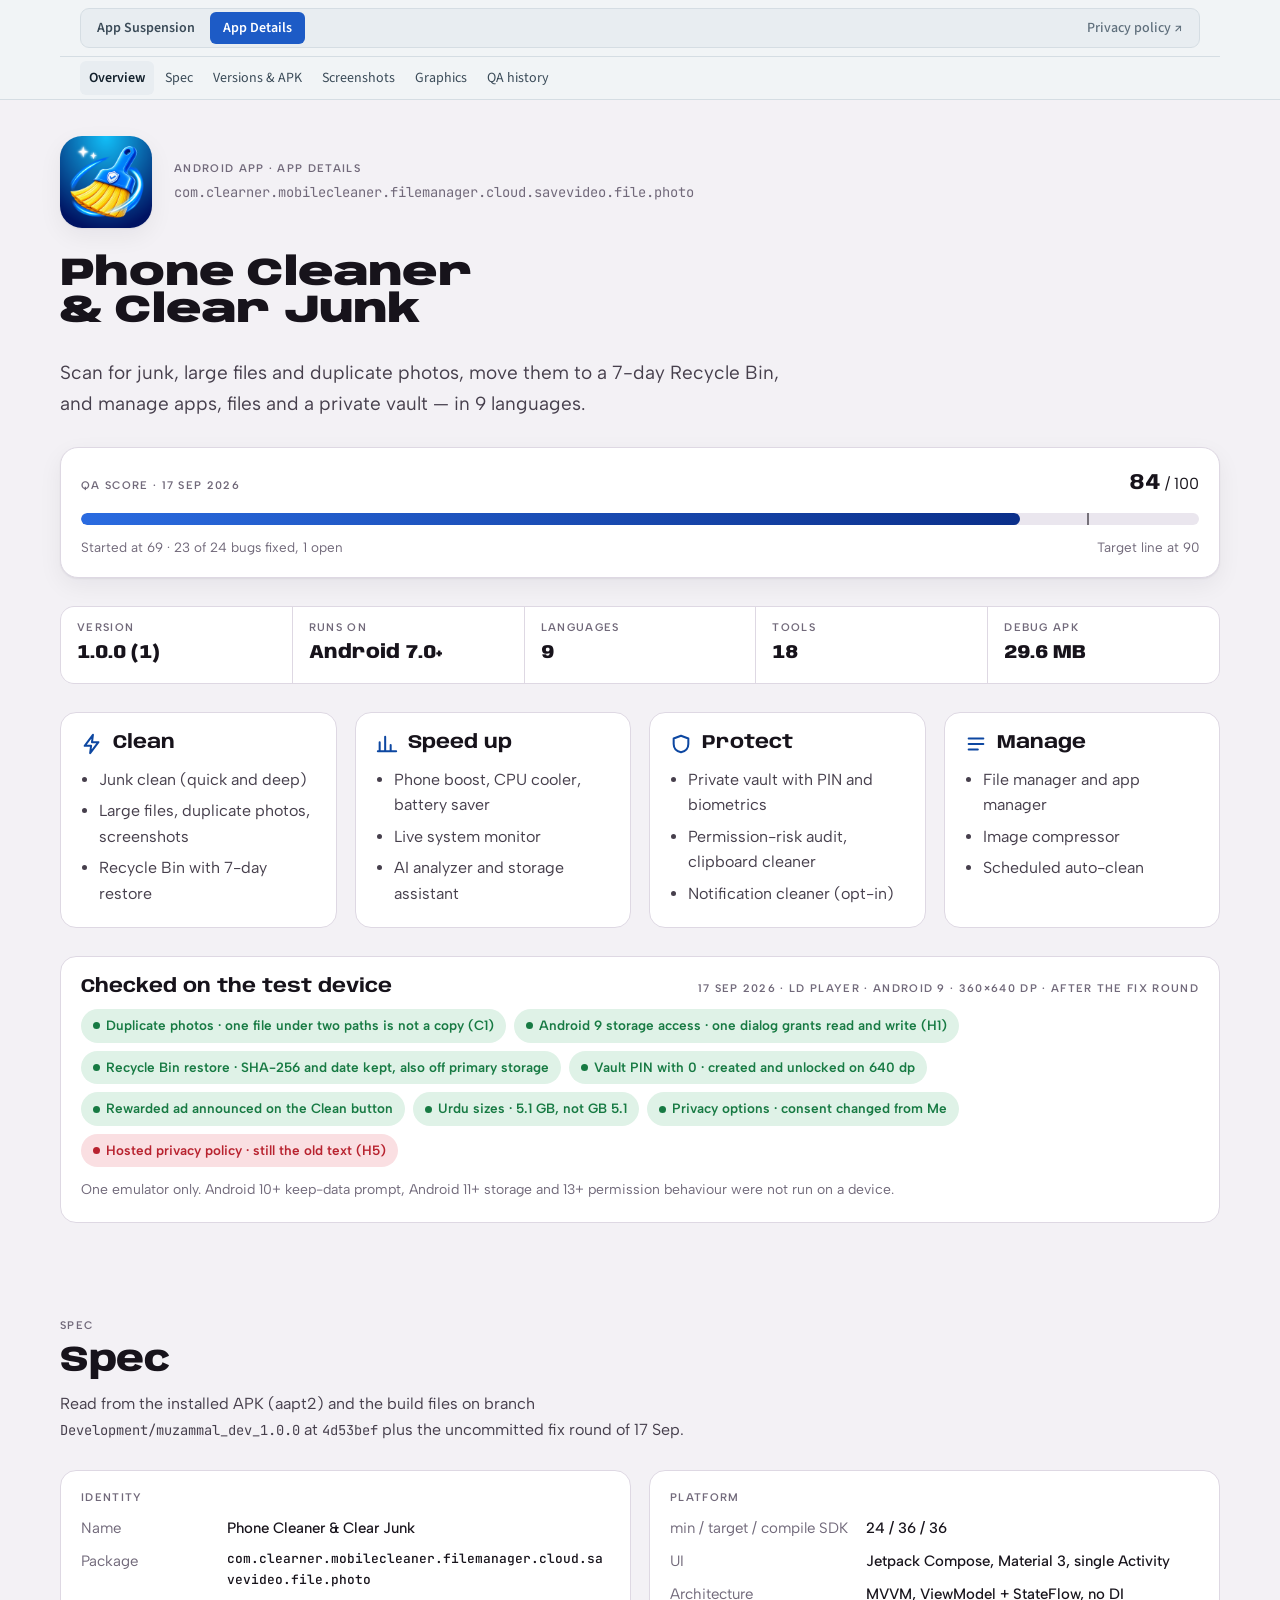
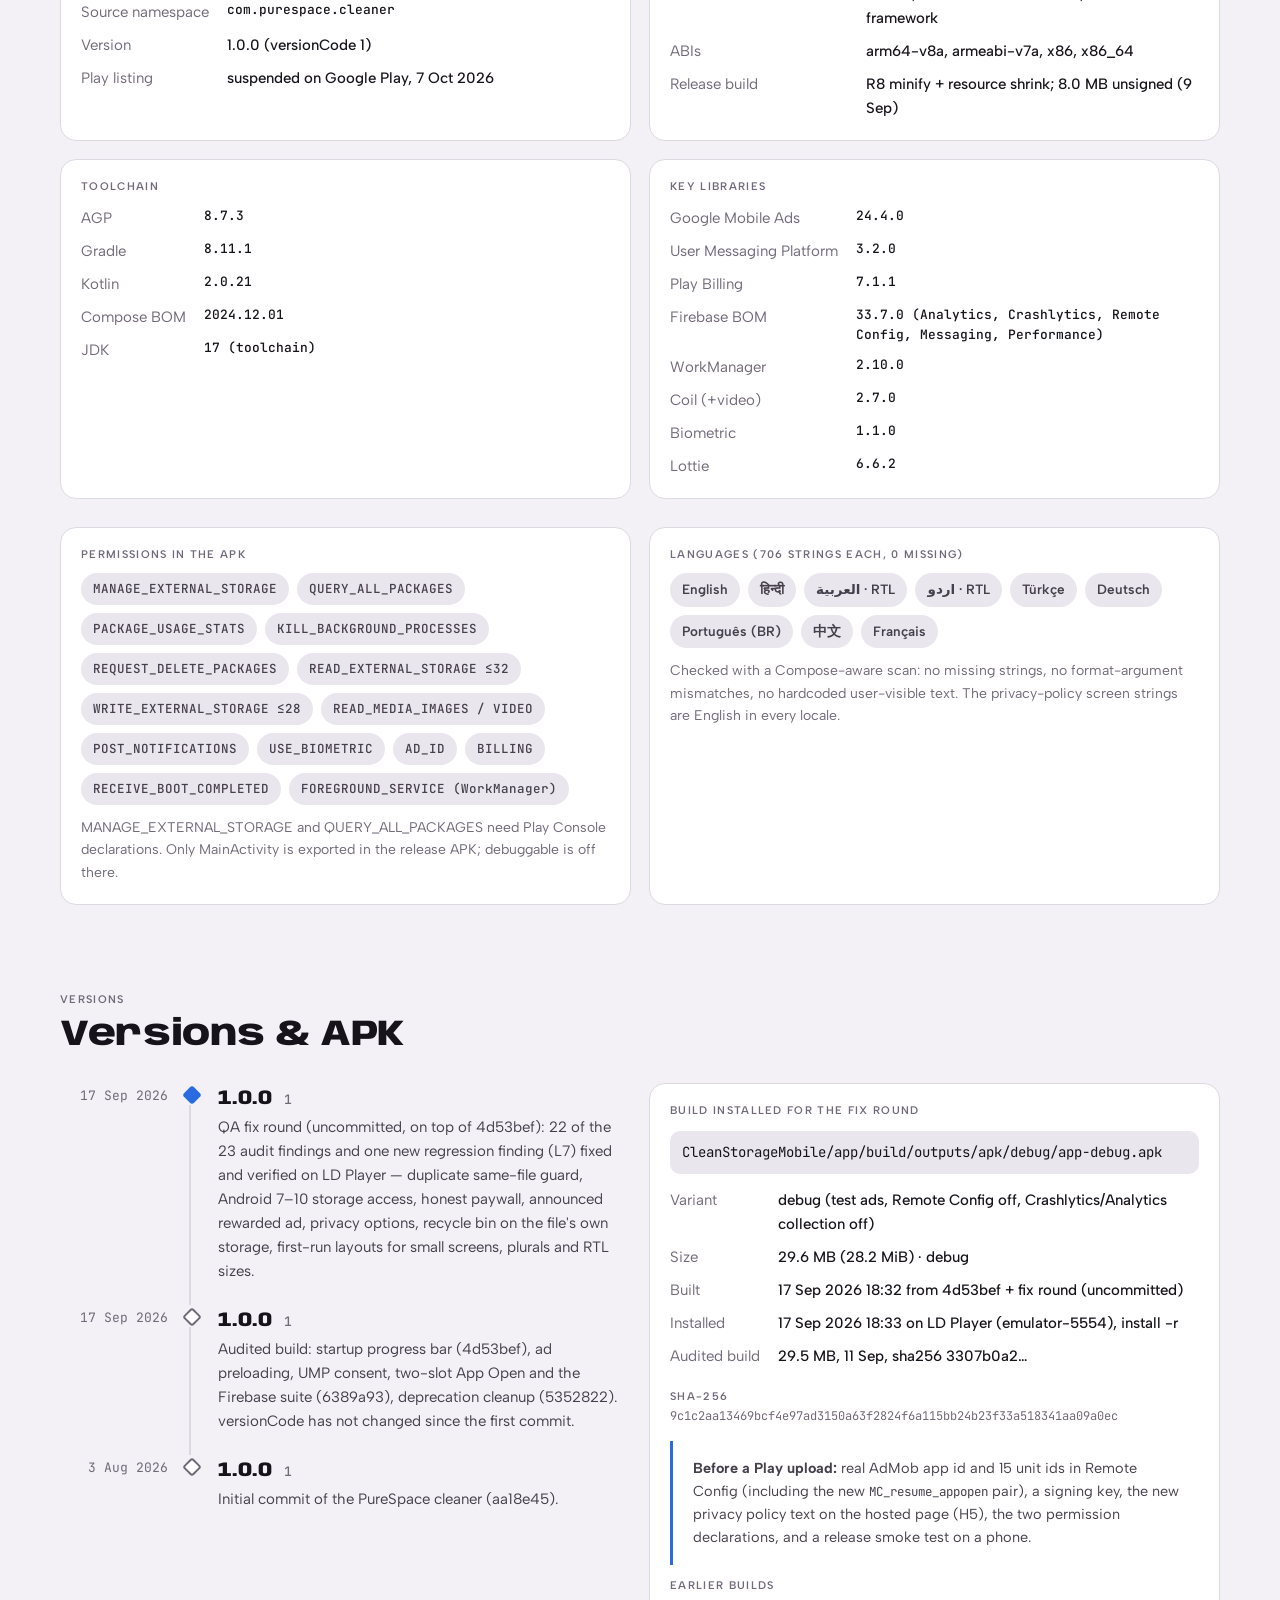
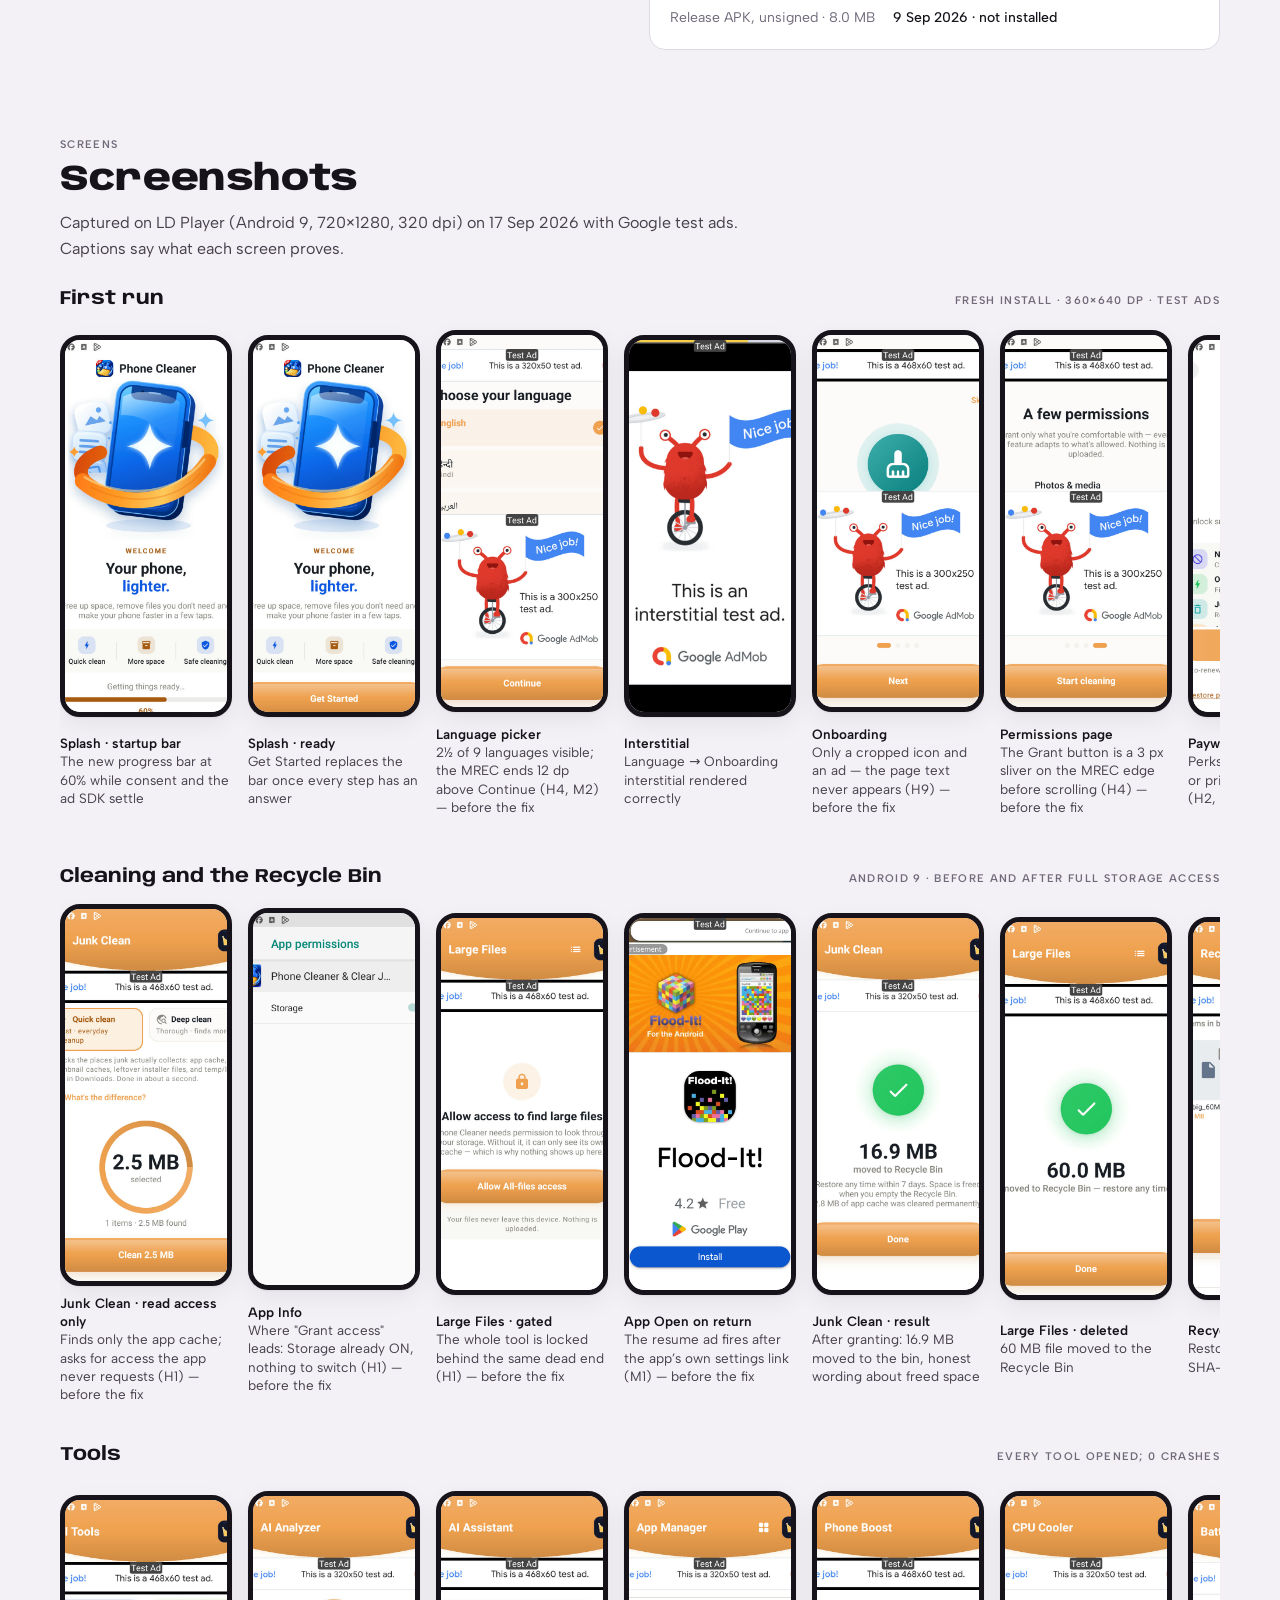
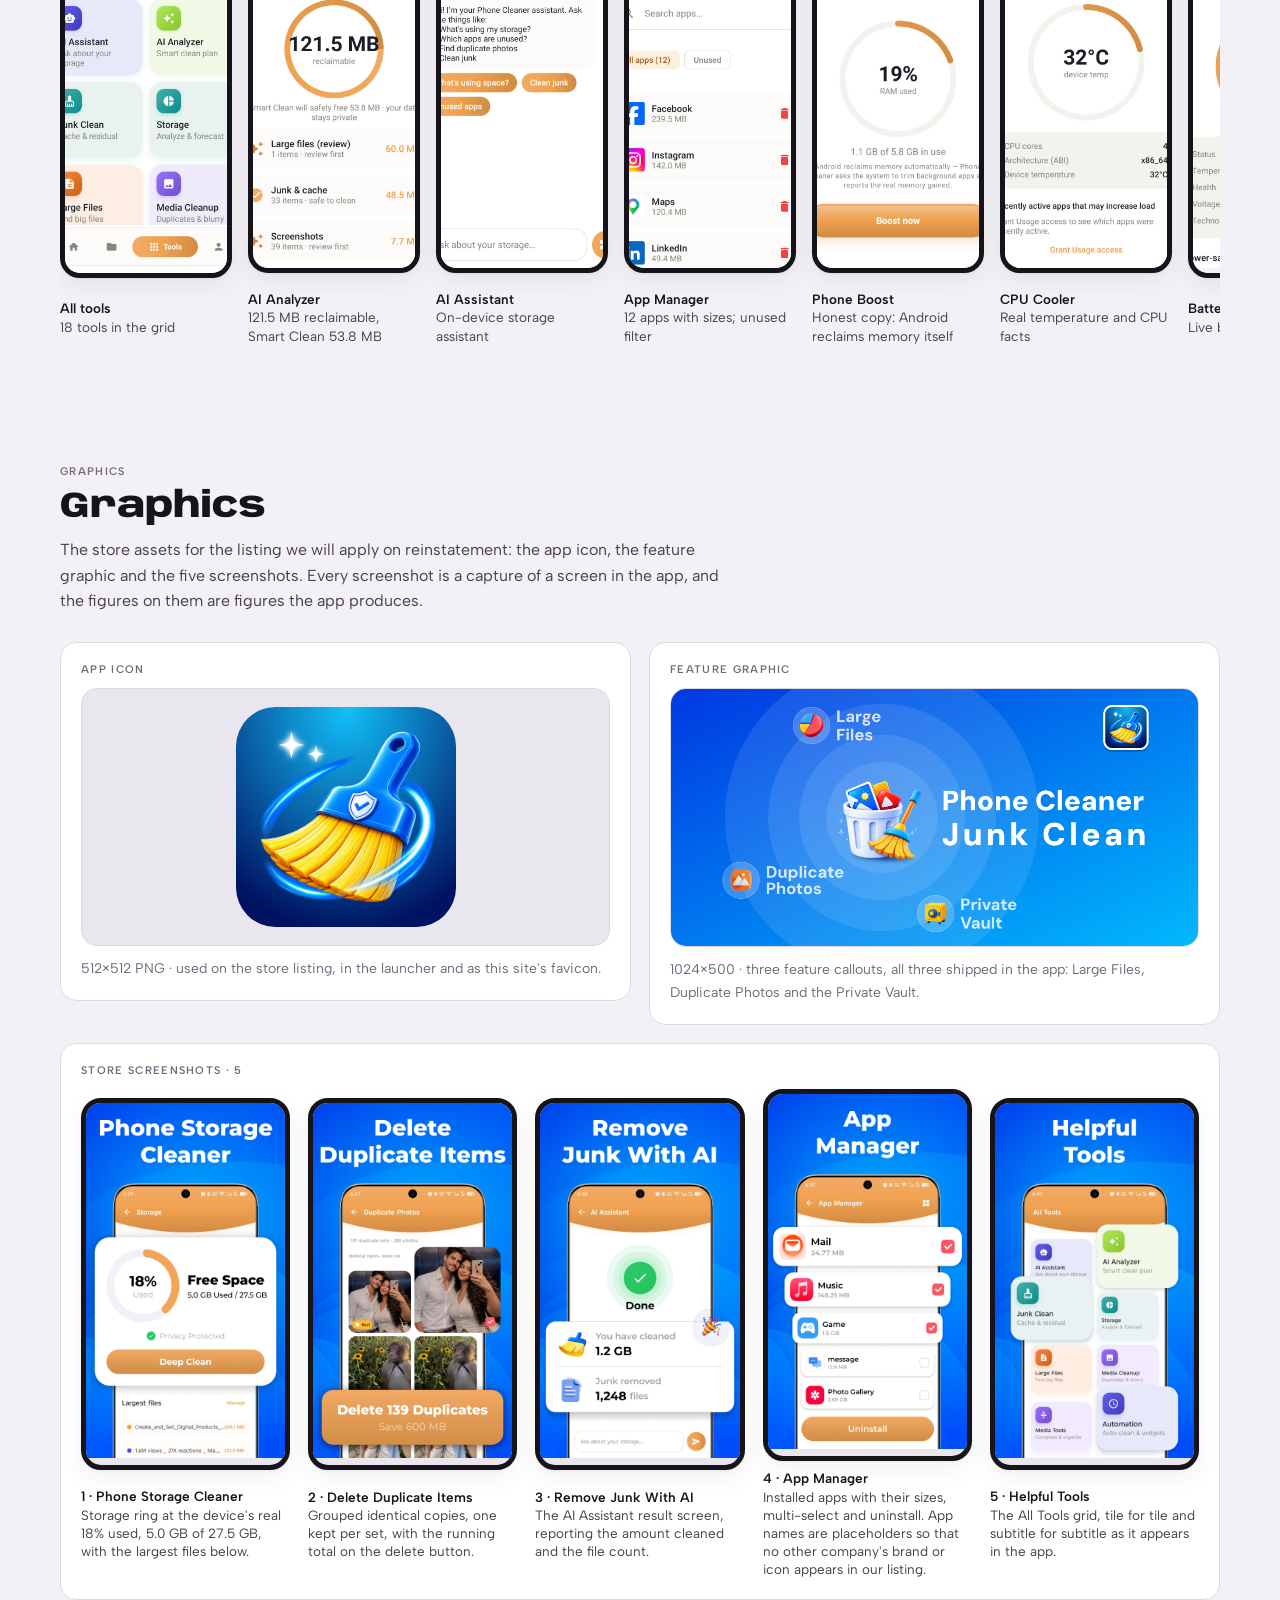
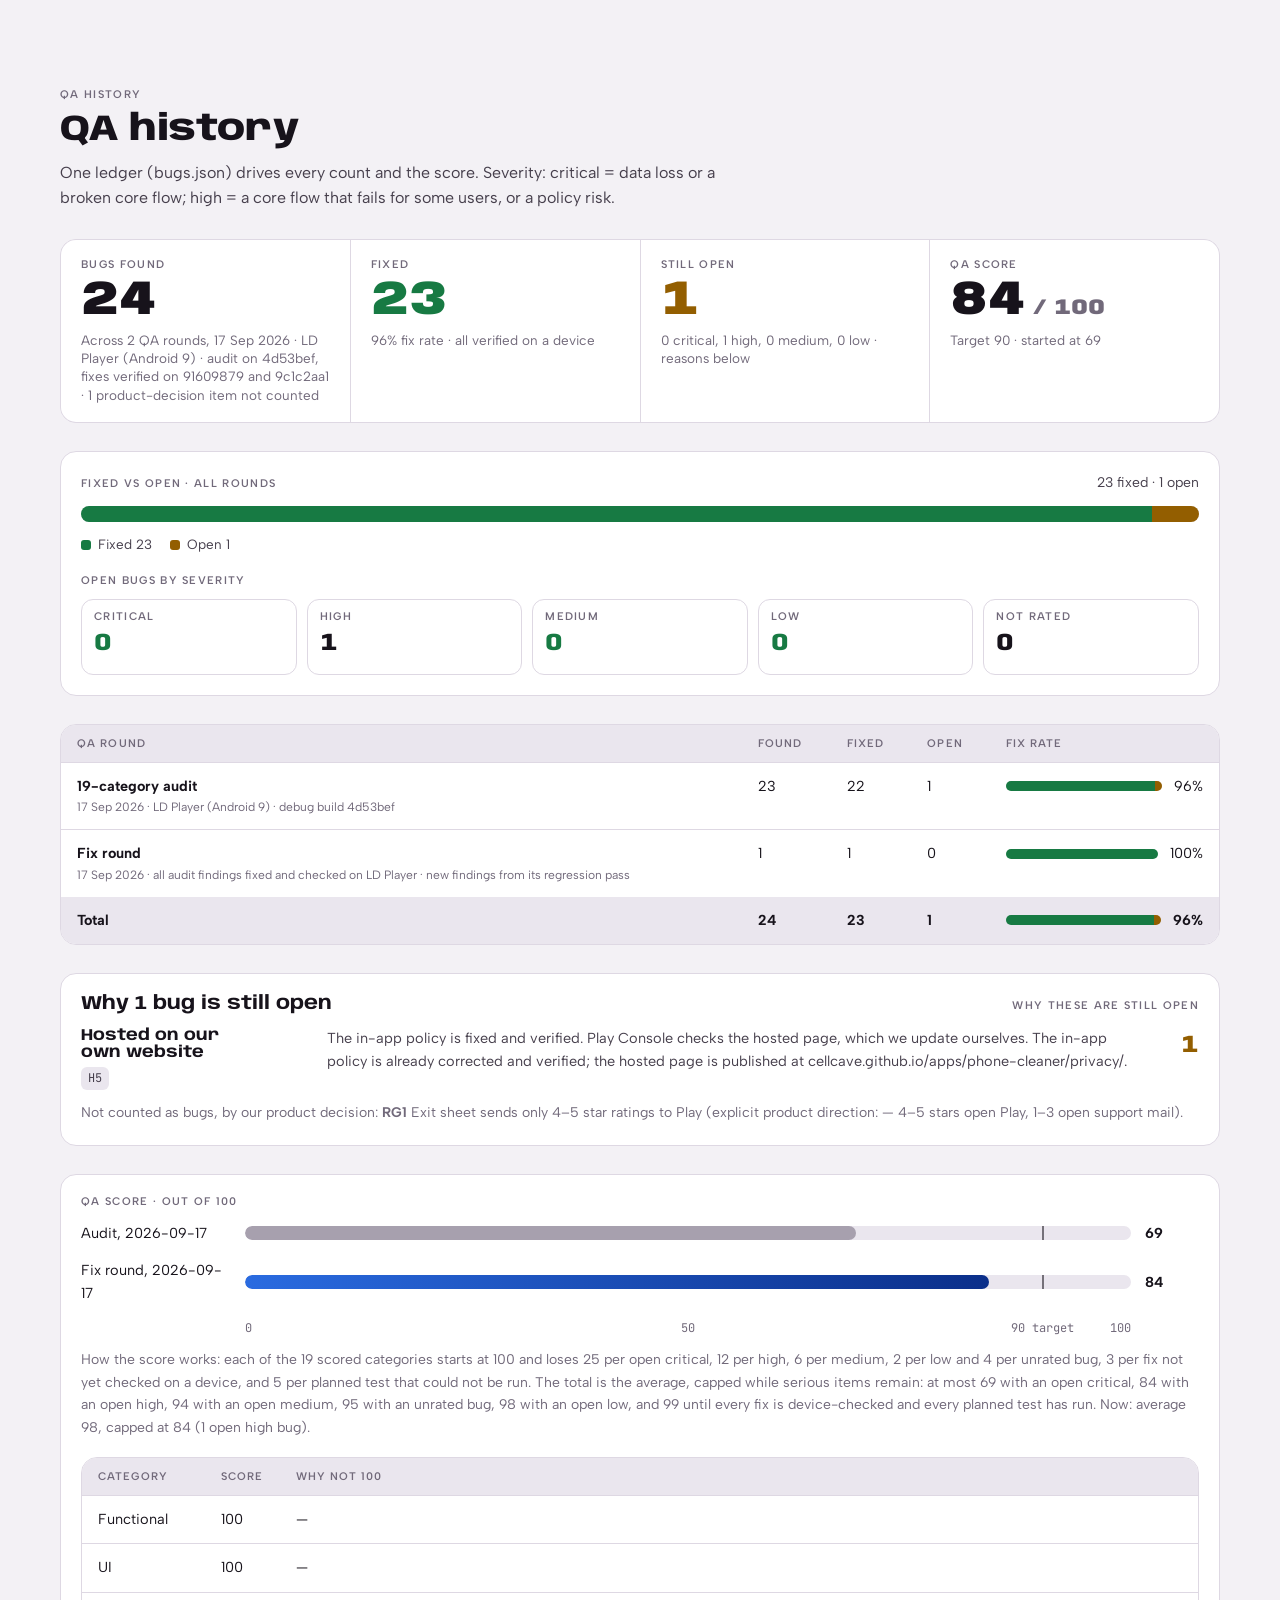
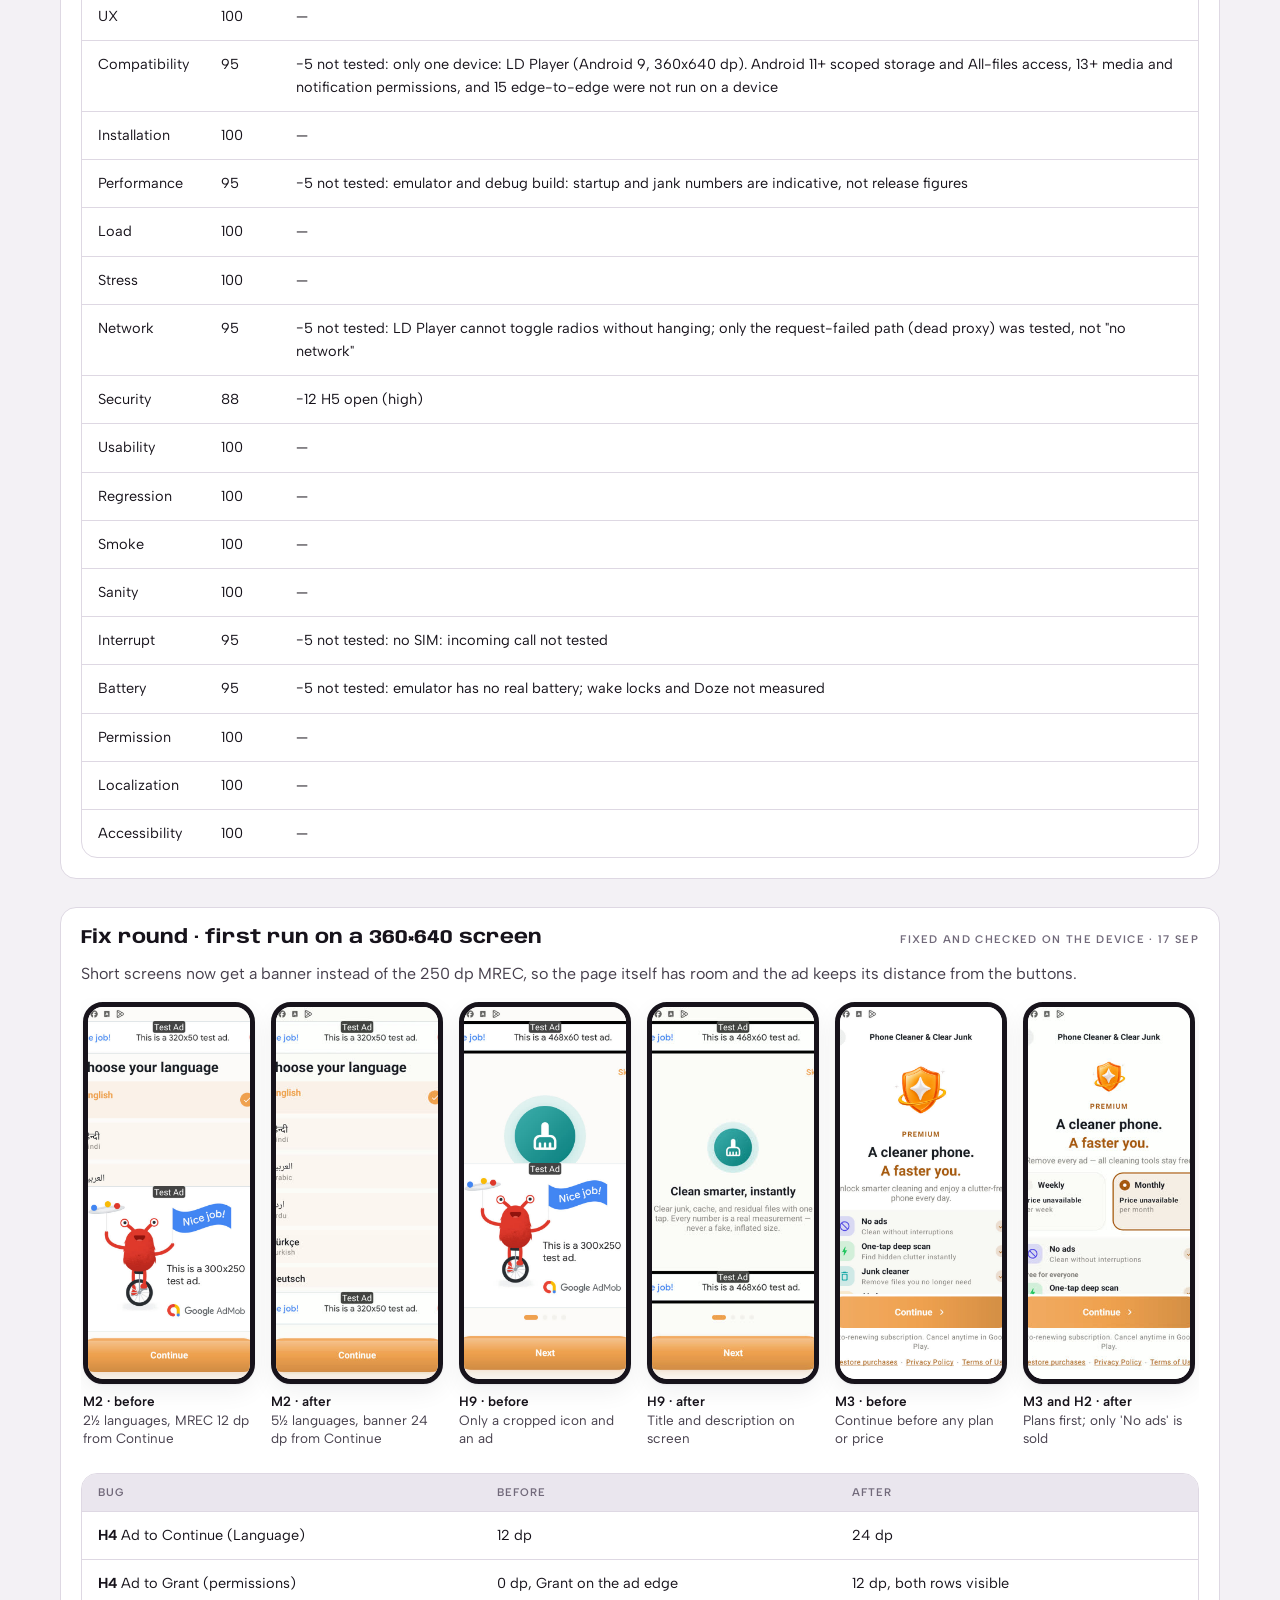
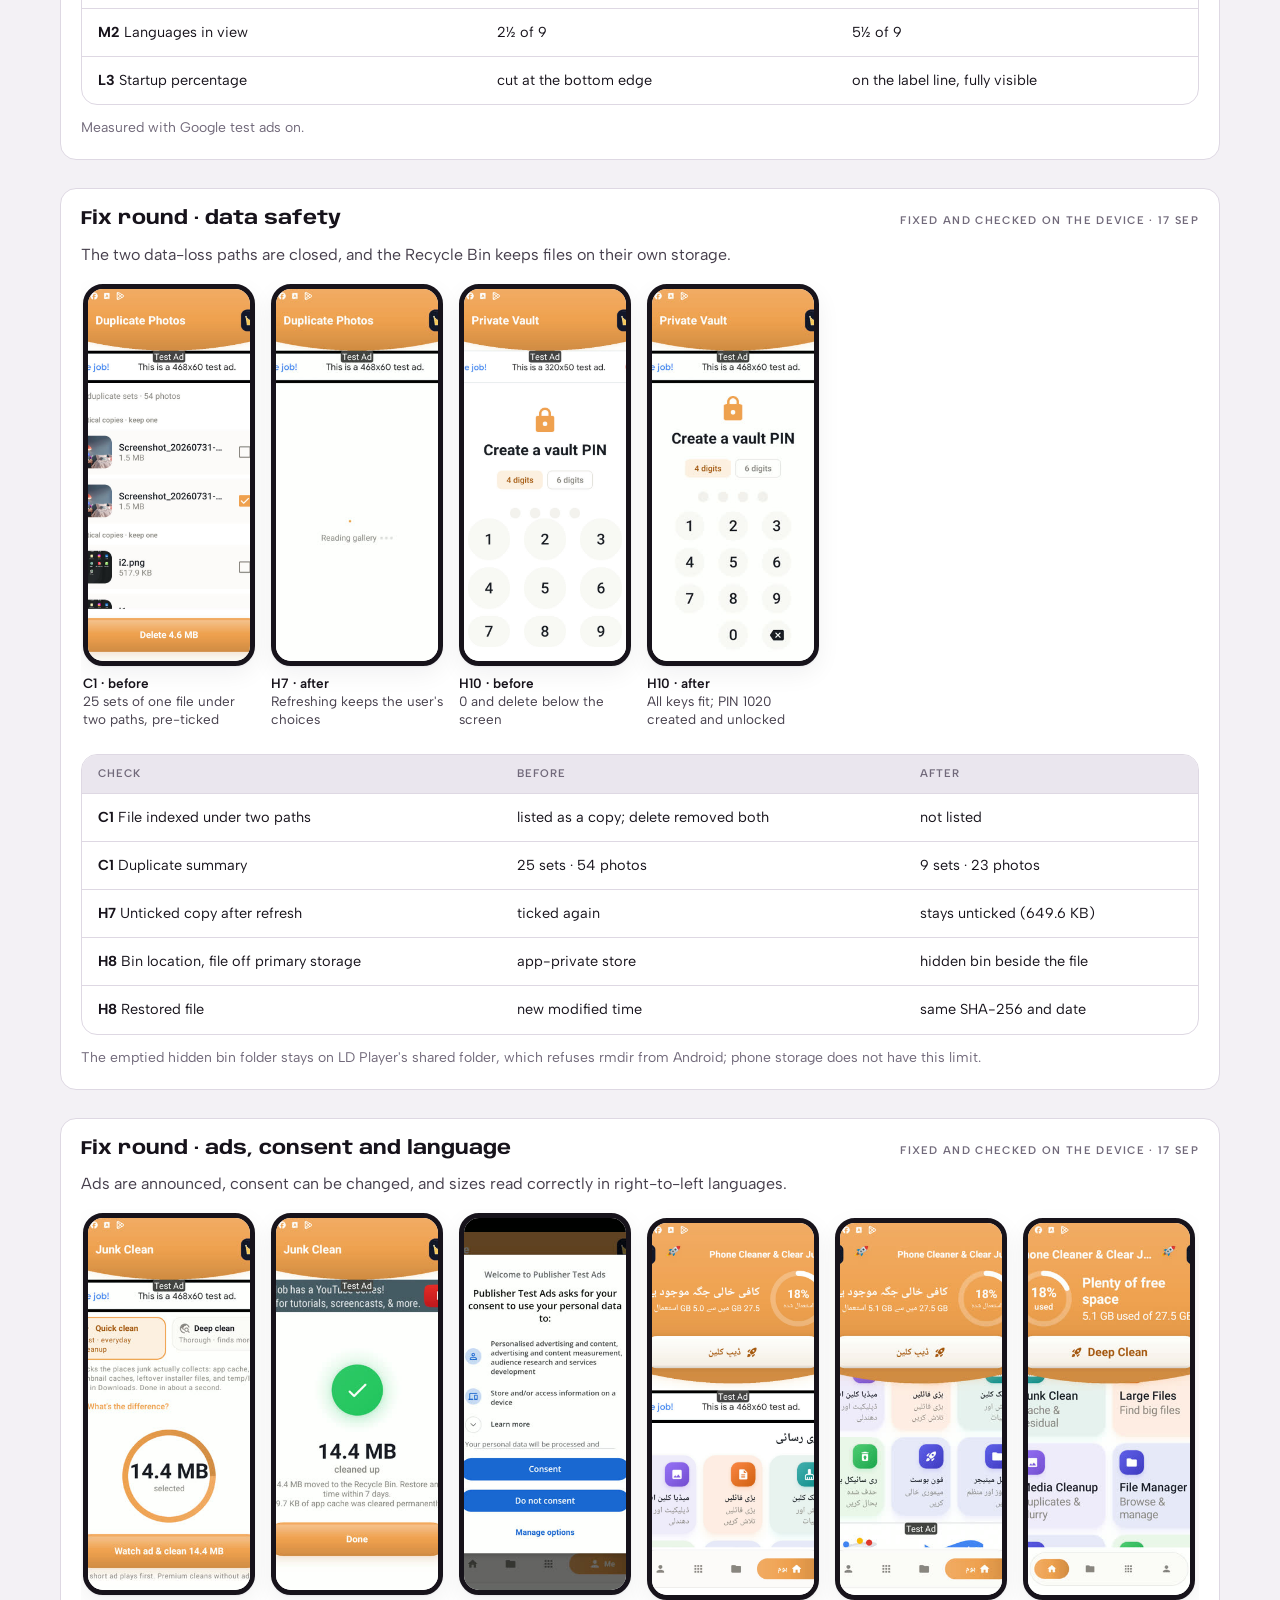
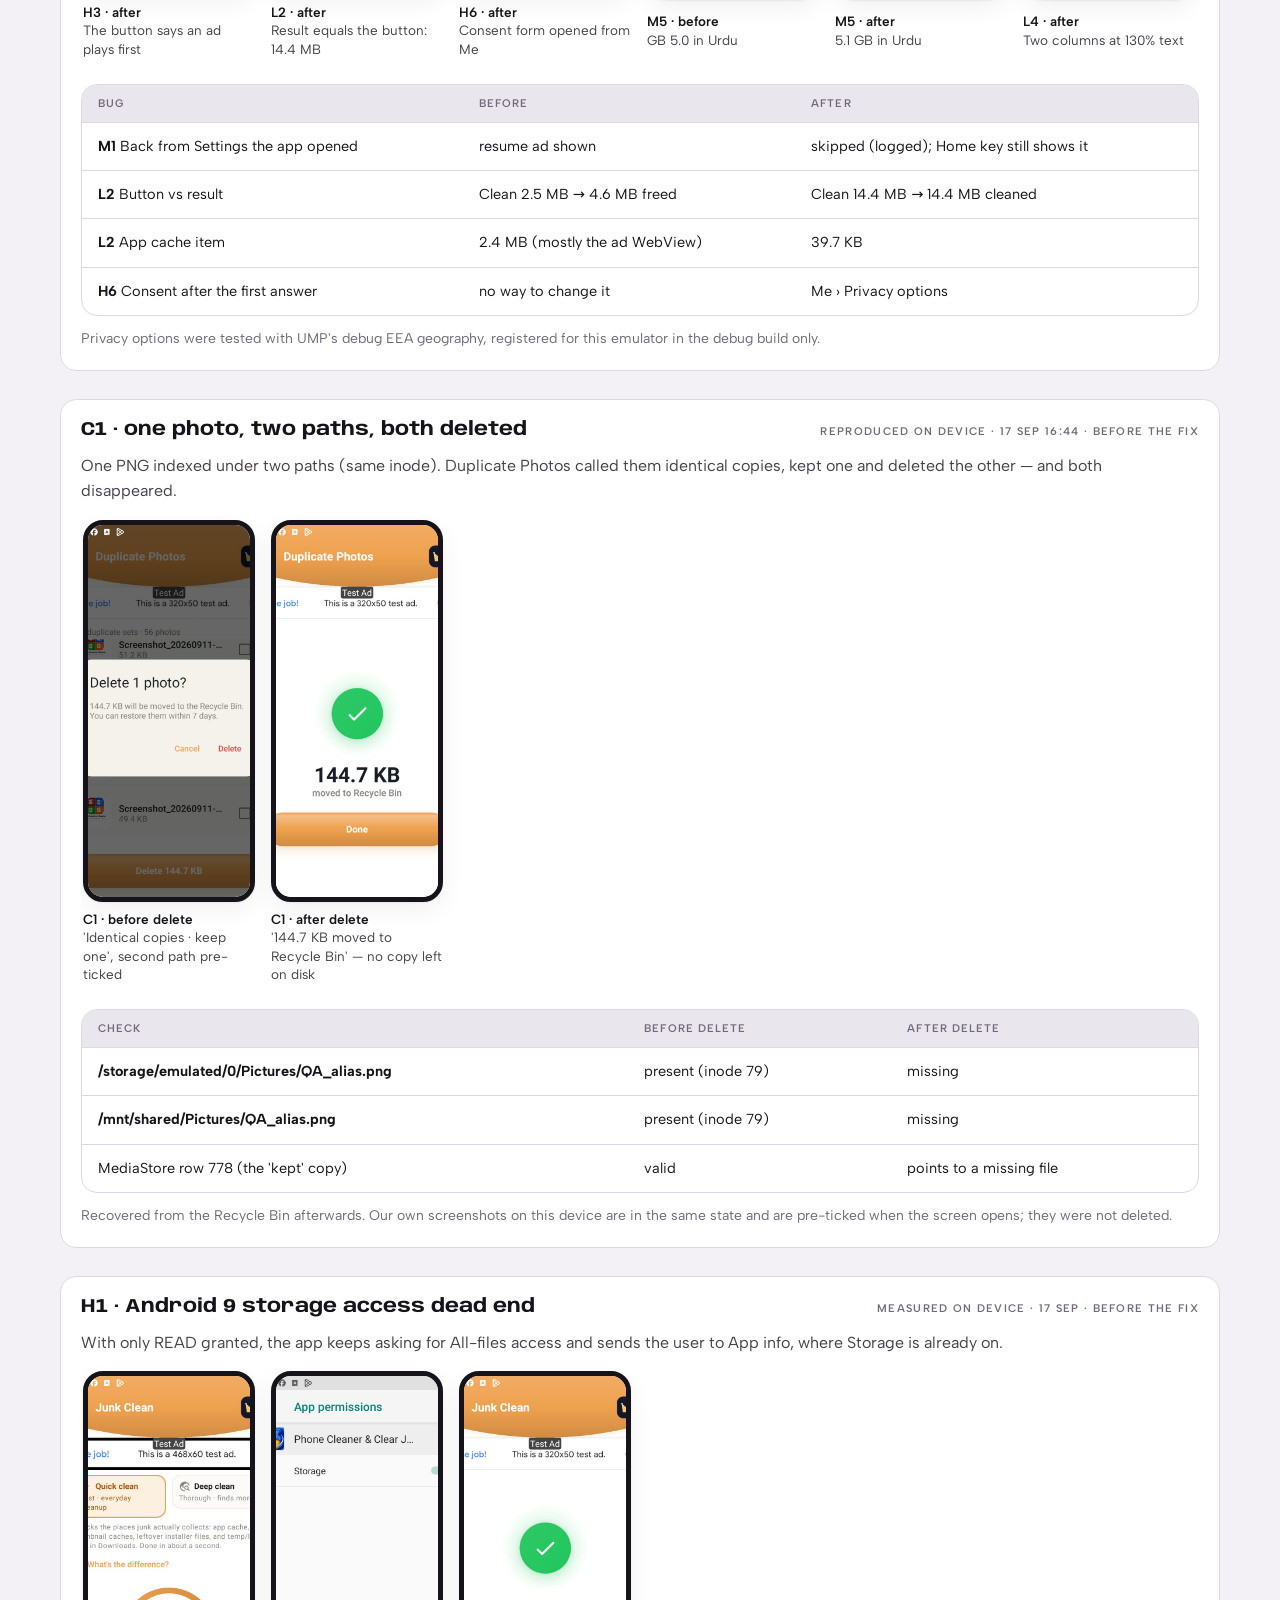
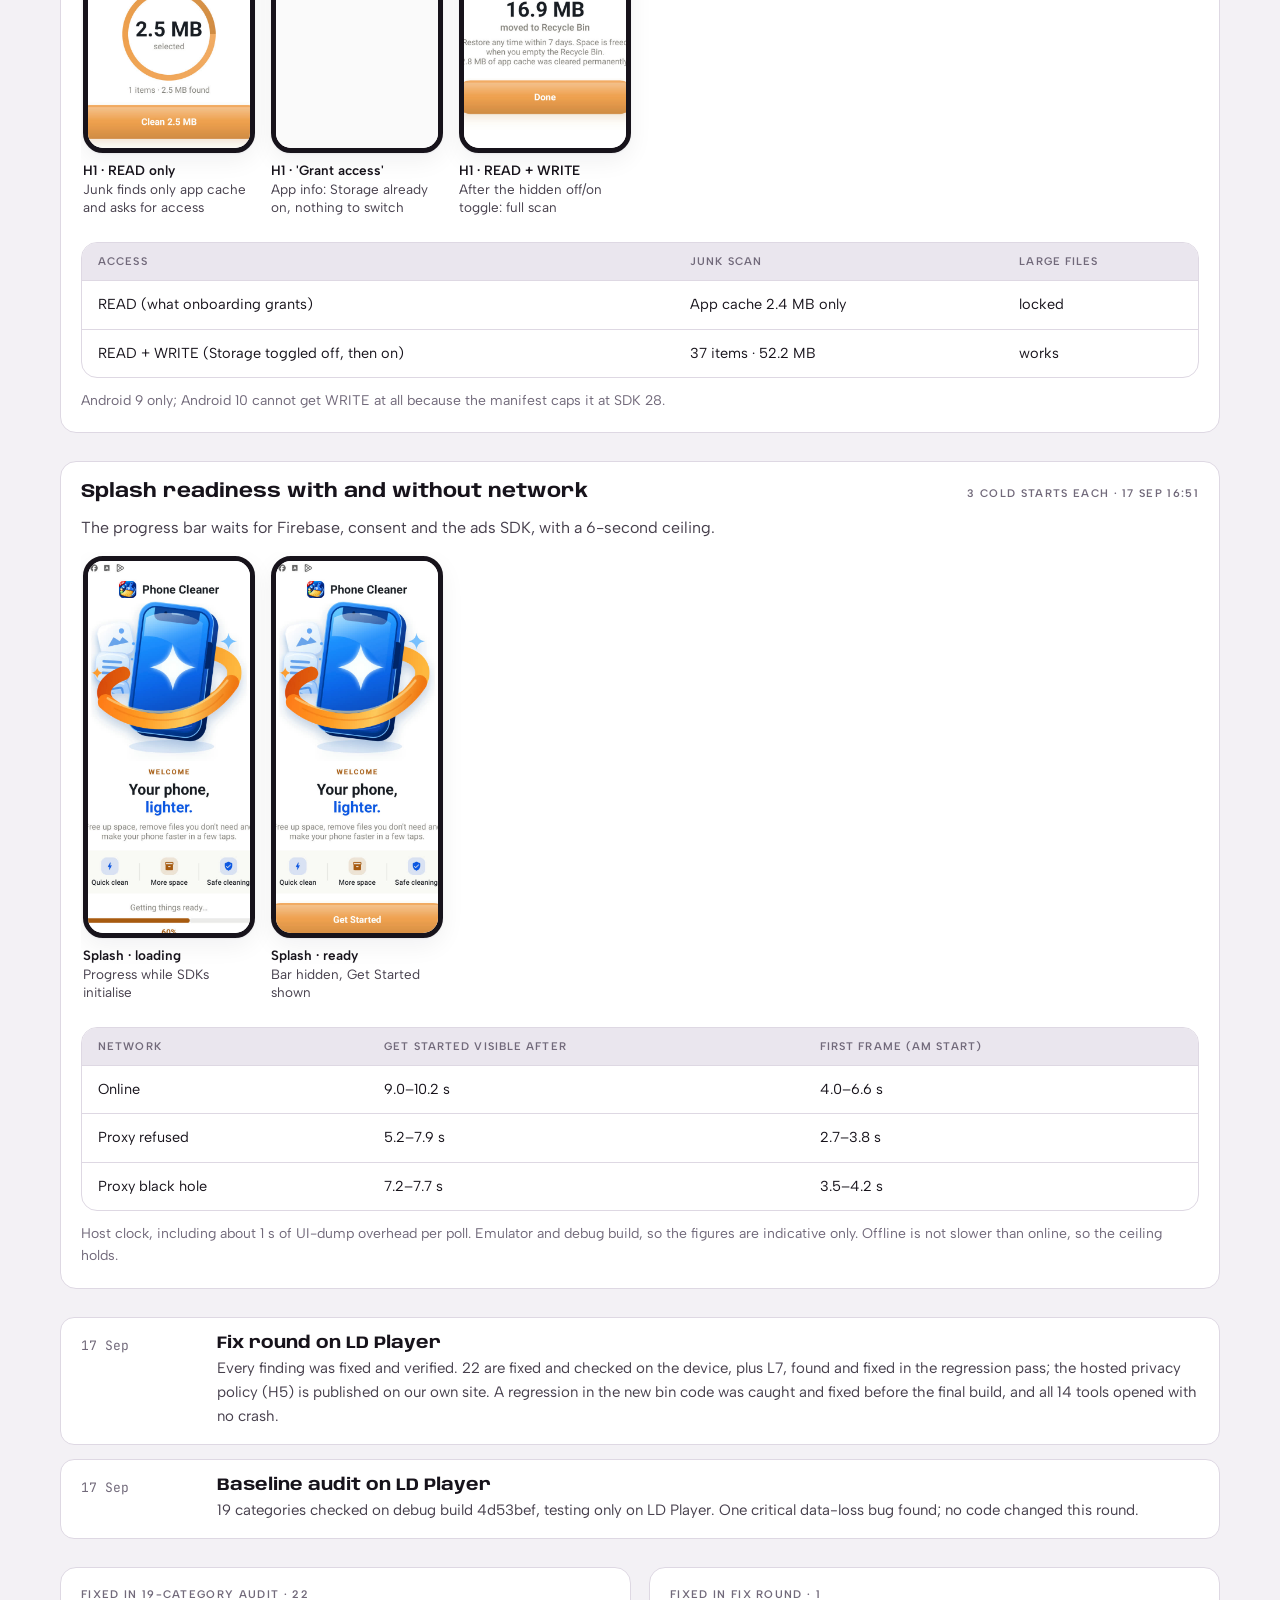
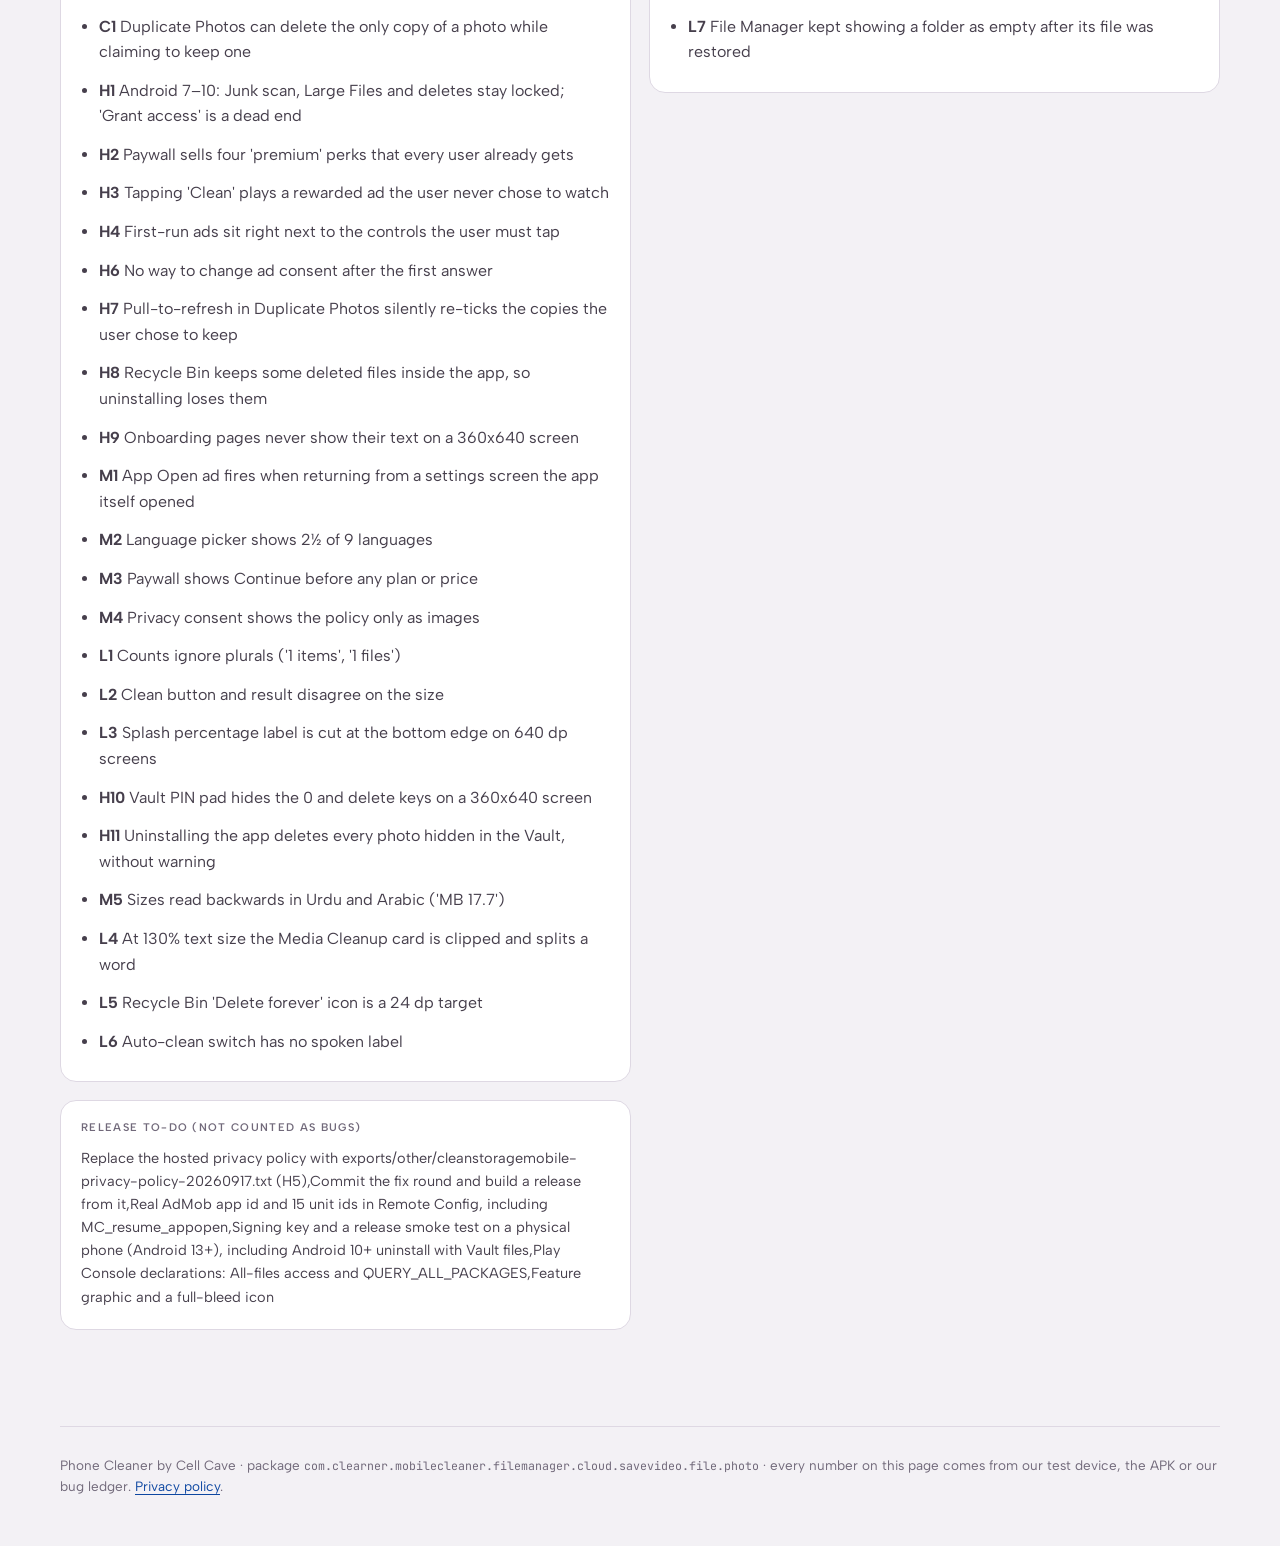
==== tabs/02-app-details/index.html @ 331606d6 "Phone Cleaner: Cell Cave - public evidence site for the Google Play review team Two tabs, written in" ====
<!doctype html>
<html lang="en">
<head>
<meta charset="utf-8">
<meta name="viewport" content="width=device-width,initial-scale=1">
<meta name="robots" content="noindex">
<title>Phone Cleaner: Cell Cave</title>
<link rel="icon" type="image/png" href="../../assets/favicon.png">
<meta name="description" content="App details for Phone Cleaner by Cell Cave, package com.clearner.mobilecleaner.filemanager.cloud.savevideo.file.photo: specification, versions and APK, in-app screenshots, store graphics and QA history.">
<link rel="preconnect" href="https://fonts.googleapis.com">
<link rel="preconnect" href="https://fonts.gstatic.com" crossorigin>
<link rel="stylesheet" href="https://fonts.googleapis.com/css2?family=Source+Sans+3:wght@400;500;600&family=IBM+Plex+Mono:wght@400;500&display=swap">
<link rel="stylesheet" href="https://fonts.googleapis.com/css2?family=Anybody:wdth,wght@75..150,500..900&family=Albert+Sans:wght@400;500;600;700&family=JetBrains+Mono:wght@400;500&display=swap">
<link rel="stylesheet" href="../../assets/bar.css">
<style>
:root{
  --ground:#F3F1F5; --surface:#FFFFFF; --sunk:#EAE6EE; --ink:#17131B; --ink-2:#463F4C; --muted:#71697A; --line:#DED8E3;
  --flame-1:#2A6BE0; --flame-2:#0B2F8A; --accent:#0D47A1; --accent-soft:#E3ECFB;
  --cyan:#12B8BF; --pink:#E8367F;
  --pass:#177A43; --pass-bg:#DFF2E7; --warn:#935E00; --warn-bg:#F9EDD2; --fail:#B8232F; --fail-bg:#FADFE2;
  --shadow:0 1px 2px rgba(23,19,27,.06),0 8px 24px rgba(23,19,27,.06);
  --display:"Anybody","Arial Narrow",system-ui,sans-serif;
  --body:"Albert Sans",system-ui,-apple-system,"Segoe UI",sans-serif;
  --mono:"JetBrains Mono",ui-monospace,"Cascadia Mono",Consolas,monospace;
}
@media (prefers-color-scheme:dark){
  :root:not([data-theme="light"]){
    --ground:#0F0D12; --surface:#18151C; --sunk:#221E27; --ink:#F2EEF5; --ink-2:#D0C8D6; --muted:#9E95A5; --line:#2F2A36;
    --accent:#8DB3F7; --accent-soft:#0F1E3D; --cyan:#4CFEFC; --pink:#FF629F;
    --pass:#58CF8E; --pass-bg:#15301F; --warn:#E6B04A; --warn-bg:#33270F; --fail:#FF7480; --fail-bg:#3A171B;
    --shadow:0 1px 2px rgba(0,0,0,.4),0 8px 28px rgba(0,0,0,.35);
  }
}
:root[data-theme="dark"]{
  --ground:#0F0D12; --surface:#18151C; --sunk:#221E27; --ink:#F2EEF5; --ink-2:#D0C8D6; --muted:#9E95A5; --line:#2F2A36;
  --accent:#8DB3F7; --accent-soft:#0F1E3D; --cyan:#4CFEFC; --pink:#FF629F;
  --pass:#58CF8E; --pass-bg:#15301F; --warn:#E6B04A; --warn-bg:#33270F; --fail:#FF7480; --fail-bg:#3A171B;
  --shadow:0 1px 2px rgba(0,0,0,.4),0 8px 28px rgba(0,0,0,.35);
}
*{box-sizing:border-box}
html{scroll-behavior:smooth;scroll-padding-top:24px}
@media (prefers-reduced-motion:reduce){html{scroll-behavior:auto}*{transition:none!important;animation:none!important}}
body{margin:0;background:var(--ground);color:var(--ink);font:400 16px/1.6 var(--body);padding-inline:20px;-webkit-font-smoothing:antialiased}
a{color:var(--accent);text-underline-offset:3px}
a:focus-visible,button:focus-visible{outline:2px solid var(--accent);outline-offset:3px;border-radius:4px}
h1,h2,h3{font-family:var(--display);text-wrap:balance;margin:0;line-height:1.08}
h2{font-size:clamp(26px,3.4vw,36px);font-weight:800;font-stretch:112%;letter-spacing:-.01em}
h3{font-size:19px;font-weight:700;font-stretch:110%}
p{margin:0}
.mono{font-family:var(--mono);font-size:.86em}
.tnum{font-variant-numeric:tabular-nums}
.label{font:600 11px/1.2 var(--body);letter-spacing:.12em;text-transform:uppercase;color:var(--muted)}

/* shell: timeline scrubber + content */
.shell{max-width:1180px;margin:0 auto;display:grid;grid-template-columns:200px minmax(0,1fr);gap:48px;padding-block:40px 96px}
.scrub{position:sticky;top:24px;align-self:start;padding-top:8px}
.scrub .label{margin-bottom:14px}
.track-wrap{position:relative}
.track{position:relative;list-style:none;margin:0;padding:0 0 0 22px}
.track-wrap::before{content:"";position:absolute;left:5px;top:6px;bottom:6px;width:3px;border-radius:3px;background:var(--sunk)}
.fill{position:absolute;z-index:1;left:5px;top:6px;width:3px;border-radius:3px;height:0;background:linear-gradient(var(--flame-1),var(--flame-2));transition:height .25s ease}
.track li{position:relative}
.track a{display:block;padding:7px 0;color:var(--muted);text-decoration:none;font-weight:500;font-size:14.5px}
.track a::before{content:"";position:absolute;left:-21px;top:13px;width:9px;height:9px;border-radius:2px;background:var(--surface);border:2px solid var(--line);transform:rotate(45deg)}
.track a:hover{color:var(--ink)}
.track a[aria-current="true"]{color:var(--ink);font-weight:700}
.track a[aria-current="true"]::before{background:var(--flame-1);border-color:var(--flame-1)}
.scrub .meta{margin-top:22px;padding-top:16px;border-top:1px solid var(--line);font-size:13px;color:var(--muted);display:grid;gap:4px}

main{display:grid;gap:88px;min-width:0}
section{display:grid;gap:28px;min-width:0}
.sec-head{display:grid;gap:10px;max-width:68ch}
.sec-head p{color:var(--ink-2)}

/* hero */
.hero{display:grid;gap:28px;padding-bottom:8px}
.hero-top{display:flex;gap:22px;align-items:center;flex-wrap:wrap}
.hero-top img{width:92px;height:92px;border-radius:22px;box-shadow:var(--shadow)}
.hero h1{font-size:clamp(20px,3.5vw,39px);font-weight:900;font-stretch:128%;letter-spacing:-.02em;line-height:.95}
.glitch{position:relative;display:inline-block}
.glitch::before,.glitch::after{content:attr(data-text);position:absolute;inset:0;pointer-events:none;mix-blend-mode:multiply}
.glitch::before{color:var(--cyan);transform:translate(-3px,0);clip-path:inset(12% 0 52% 0)}
.glitch::after{color:var(--pink);transform:translate(3px,0);clip-path:inset(58% 0 8% 0)}
:root[data-theme="dark"] .glitch::before,:root[data-theme="dark"] .glitch::after{mix-blend-mode:screen}
@media (prefers-color-scheme:dark){:root:not([data-theme="light"]) .glitch::before,:root:not([data-theme="light"]) .glitch::after{mix-blend-mode:screen}}
.hero .tag{font-size:19px;color:var(--ink-2);max-width:60ch}
.pkg{color:var(--muted)}
.dl{background:var(--surface);border:1px solid var(--line);border-radius:18px;padding:18px 20px;display:grid;gap:12px;box-shadow:var(--shadow)}
.dl-row{display:flex;justify-content:space-between;gap:12px;flex-wrap:wrap;align-items:baseline}
.dl-row strong{font-family:var(--display);font-stretch:112%;font-size:22px}
.bar{height:12px;border-radius:99px;background:var(--sunk);overflow:hidden;position:relative}
.bar span{position:absolute;inset:0 auto 0 0;border-radius:99px;background:linear-gradient(90deg,var(--flame-1),var(--flame-2))}
.bar i{position:absolute;top:-4px;bottom:-4px;width:2px;background:var(--ink);opacity:.55}
.facts{display:grid;grid-template-columns:repeat(5,minmax(0,1fr));gap:1px;background:var(--line);border:1px solid var(--line);border-radius:14px;overflow:hidden}
.facts div{background:var(--surface);padding:14px 16px;display:grid;gap:4px}
.facts b{font-family:var(--display);font-stretch:104%;font-size:19px;font-weight:800;white-space:nowrap}

/* generic panels */
.grid-2{display:grid;grid-template-columns:repeat(2,minmax(0,1fr));gap:18px}
.grid-4{display:grid;grid-template-columns:repeat(4,minmax(0,1fr));gap:18px}
.panel{background:var(--surface);border:1px solid var(--line);border-radius:16px;padding:20px;display:grid;gap:12px;align-content:start}
.panel ul{margin:0;padding-left:18px;display:grid;gap:6px;color:var(--ink-2)}
.pillar h3{display:flex;align-items:center;gap:10px}
.pillar svg{width:22px;height:22px;flex:none}
.chips{display:flex;flex-wrap:wrap;gap:8px}
.chip{display:inline-flex;align-items:center;gap:6px;padding:5px 11px;border-radius:99px;font-size:13.5px;font-weight:600;background:var(--sunk);color:var(--ink-2);border:1px solid transparent}
.chip.pass{background:var(--pass-bg);color:var(--pass)}
.chip.warn{background:var(--warn-bg);color:var(--warn)}
.chip.fail{background:var(--fail-bg);color:var(--fail)}
.chip.mono{font-family:var(--mono);font-weight:500;font-size:12.5px}
.dot{width:7px;height:7px;border-radius:50%;background:currentColor}

dl.kv{margin:0;display:grid;grid-template-columns:auto 1fr;gap:9px 18px;font-size:15px}
dl.kv dt{color:var(--muted)}
dl.kv dd{margin:0;font-weight:500;min-width:0;overflow-wrap:anywhere}

.table-wrap{overflow-x:auto;border:1px solid var(--line);border-radius:16px;background:var(--surface)}
table{border-collapse:collapse;width:100%;font-size:14.5px;min-width:760px}
th,td{text-align:left;padding:12px 16px;border-bottom:1px solid var(--line);vertical-align:top}
th{font:600 11px/1.2 var(--body);letter-spacing:.1em;text-transform:uppercase;color:var(--muted);background:var(--sunk)}
tr:last-child td{border-bottom:0}
tr.ours td{background:var(--accent-soft)}
.inst{display:grid;grid-template-columns:62px 1fr;gap:10px;align-items:center;min-width:170px}
.inst .bar{height:8px}
td small{color:var(--muted);display:block}

.callout{border-left:3px solid var(--flame-1);background:var(--surface);border-radius:0 14px 14px 0;padding:16px 20px;color:var(--ink-2)}
.callout strong{color:var(--ink)}

/* versions */
.versions{list-style:none;margin:0;padding:0;display:grid;gap:0;position:relative}
.versions li{display:grid;grid-template-columns:108px 22px minmax(0,1fr);gap:14px;padding-bottom:22px;position:relative}
.versions li::after{content:"";position:absolute;left:129px;top:22px;bottom:0;width:2px;background:var(--line)}
.versions li:last-child::after{display:none}
.versions time{color:var(--muted);font-family:var(--mono);font-size:13px;padding-top:3px;text-align:right}
.versions .node{width:14px;height:14px;margin:5px 0 0 3px;border-radius:3px;transform:rotate(45deg);background:var(--surface);border:2px solid var(--muted)}
.versions li.now .node{background:var(--flame-1);border-color:var(--flame-1)}
.versions .v{font-family:var(--display);font-stretch:112%;font-weight:800;font-size:20px}
.versions .v span{font-family:var(--mono);font-weight:500;font-size:13px;color:var(--muted);margin-left:6px}
.versions p{color:var(--ink-2);font-size:15px}
.apk{display:grid;gap:14px}
.apk .file{font-family:var(--mono);font-size:14px;background:var(--sunk);padding:10px 12px;border-radius:10px;overflow-x:auto;white-space:nowrap}
.hash{font-family:var(--mono);font-size:12px;color:var(--muted);overflow-wrap:anywhere}

/* monetization */
.flags{display:flex;flex-wrap:wrap;gap:10px;align-items:center}
.flag{font-family:var(--mono);font-size:13px;padding:7px 12px;border-radius:10px;background:var(--surface);border:1px solid var(--line)}
.flag b{font-weight:500}
.flag.on b{color:var(--pass)} .flag.off b{color:var(--muted)}
.plans{display:grid;grid-template-columns:repeat(2,minmax(0,1fr));gap:12px}
.plan{border:1.5px solid var(--line);border-radius:14px;padding:14px 16px;display:grid;gap:2px}
.plan b{font-family:var(--display);font-stretch:112%;font-size:24px}
.with-shot{display:grid;grid-template-columns:minmax(0,1fr) 190px;gap:22px;align-items:start}

/* screenshots */
.shots-group{display:grid;gap:12px}
.shots-group header{display:flex;justify-content:space-between;align-items:baseline;gap:12px;flex-wrap:wrap}
.strip{display:flex;gap:16px;overflow-x:auto;padding:4px 2px 14px;scroll-snap-type:x mandatory}
.strip figure{margin:0;flex:0 0 172px;scroll-snap-align:start;display:grid;gap:8px}
.phone{display:block;padding:0;border:0;background:none;cursor:zoom-in;border-radius:22px}
.phone img{display:block;width:100%;aspect-ratio:9/20;object-fit:cover;border-radius:20px;border:5px solid var(--ink);background:var(--sunk);box-shadow:var(--shadow)}
figcaption{font-size:13.5px;line-height:1.35;color:var(--ink-2)}
figcaption b{display:block;color:var(--ink);font-weight:600}
dialog.lightbox{border:0;padding:0;background:transparent;max-width:min(92vw,440px)}
dialog.lightbox::backdrop{background:rgba(10,8,12,.82)}
dialog.lightbox img{display:block;width:100%;max-height:86vh;object-fit:contain;border-radius:18px}
dialog.lightbox p{color:#F2EEF5;text-align:center;margin-top:10px;font-size:14px}
dialog.lightbox button{position:absolute;top:-44px;right:0;background:#F2EEF5;color:#17131B;border:0;border-radius:99px;padding:6px 14px;font:600 14px var(--body);cursor:pointer}

/* graphics */
.assets{display:grid;grid-template-columns:repeat(4,minmax(0,1fr));gap:18px}
.asset{display:grid;gap:10px;align-content:start}
.asset .art{aspect-ratio:1;border-radius:16px;background:var(--sunk);display:grid;place-items:center;overflow:hidden;border:1px solid var(--line)}
.asset .art img{width:62%;border-radius:18%}
.asset .art.missing{border-style:dashed;color:var(--muted);font-size:13px;text-align:center;padding:12px;aspect-ratio:auto;min-height:0}
.fg{aspect-ratio:1024/500!important}
.swatches{display:grid;grid-template-columns:repeat(8,minmax(0,1fr));gap:10px}
.sw{display:grid;gap:6px;font-size:12.5px}
.sw i{display:block;aspect-ratio:1.3;border-radius:10px;border:1px solid var(--line)}
.sw code{font-family:var(--mono);color:var(--muted);font-size:11.5px}

/* QA */
.score{display:grid;gap:14px}
.score-row{display:grid;grid-template-columns:150px minmax(0,1fr) 54px;gap:14px;align-items:center;font-size:14.5px}
.score-row .bar{height:14px}
.score-row .bar.muted span{background:var(--muted);opacity:.55}
.scale{display:grid;grid-template-columns:150px minmax(0,1fr) 54px;gap:14px;font-size:12px;color:var(--muted)}
.scale div{position:relative;height:16px;font-family:var(--mono)}
.scale div span{position:absolute;top:0;transform:translateX(-50%);white-space:nowrap}
.scale div span:first-child{transform:none}
.scale div span:last-child{transform:translateX(-100%)}
.qa-log{list-style:none;margin:0;padding:0;display:grid;gap:14px}
.qa-log li{display:grid;grid-template-columns:118px minmax(0,1fr);gap:18px;padding:16px 20px;background:var(--surface);border:1px solid var(--line);border-radius:14px}
.qa-log time{font-family:var(--mono);font-size:13px;color:var(--muted);padding-top:2px}
.qa-log h3{font-size:17px;margin-bottom:4px}
.qa-log p{color:var(--ink-2);font-size:15px}
.fixlist{columns:2;column-gap:28px;margin:0;padding-left:18px;color:var(--ink-2)}
.fixlist li{break-inside:avoid;margin-bottom:7px}
.status{display:grid;gap:10px}
.status div{display:grid;grid-template-columns:auto 1fr;gap:12px;align-items:start}
.tally{display:grid;grid-template-columns:repeat(4,minmax(0,1fr));gap:1px;background:var(--line);border:1px solid var(--line);border-radius:16px;overflow:hidden}
.tally div{background:var(--surface);padding:18px 20px;display:grid;gap:6px;align-content:start}
.tally b{font-family:var(--display);font-stretch:112%;font-weight:900;font-size:clamp(34px,4.6vw,48px);line-height:1}
.tally small{color:var(--muted);font-size:13.5px;line-height:1.35}
.tally .t-fixed b{color:var(--pass)} .tally .t-open b{color:var(--warn)}
.stack{display:flex;height:16px;border-radius:99px;overflow:hidden;background:var(--sunk)}
.stack span{display:block;height:100%}
.stack .s-fixed{background:var(--pass)} .stack .s-open{background:var(--warn)}
.legend{display:flex;flex-wrap:wrap;gap:6px 18px;font-size:13.5px;color:var(--ink-2)}
.legend span{display:inline-flex;align-items:center;gap:7px}
.legend i{width:10px;height:10px;border-radius:3px;display:inline-block}
.sev{display:grid;grid-template-columns:repeat(5,minmax(0,1fr));gap:10px}
.sev div{border:1px solid var(--line);border-radius:12px;padding:10px 12px;display:grid;gap:2px}
.sev b{font-family:var(--display);font-stretch:108%;font-size:24px;font-weight:800}
.ledger td .stack{height:10px;min-width:120px}
.ledger td.num{font-variant-numeric:tabular-nums;white-space:nowrap}
.ledger tfoot td{font-weight:700;background:var(--sunk)}
.reasons{display:grid;gap:14px}
.reason{display:grid;grid-template-columns:minmax(0,230px) minmax(0,1fr) 34px;gap:16px;align-items:start;padding-bottom:14px;border-bottom:1px solid var(--line)}
.reason:last-child{border-bottom:0;padding-bottom:0}
.reason h3{font-size:16px}
.reason p{color:var(--ink-2);font-size:14.5px}
.reason .ids{display:flex;flex-wrap:wrap;gap:6px;margin-top:6px}
.reason .ids span{font-family:var(--mono);font-size:12px;padding:2px 7px;border-radius:6px;background:var(--sunk);color:var(--ink-2)}
.reason > b{font-family:var(--display);font-stretch:108%;font-size:24px;font-weight:800;text-align:right;color:var(--warn)}
.method{font-size:14px;color:var(--muted)}
@media (max-width:980px){.tally{grid-template-columns:repeat(2,minmax(0,1fr))}.sev{grid-template-columns:repeat(3,minmax(0,1fr))}}
@media (max-width:640px){.reason{grid-template-columns:minmax(0,1fr) 34px}.reason > div:nth-child(2){grid-column:1 / -1;grid-row:2}.sev{grid-template-columns:repeat(2,minmax(0,1fr))}}
footer{max-width:1180px;margin:0 auto;padding:28px 0 48px;border-top:1px solid var(--line);color:var(--muted);font-size:13.5px}

@media (max-width:980px){
  .shell{grid-template-columns:minmax(0,1fr);gap:28px;padding-top:0}
  .scrub{position:sticky;top:0;z-index:5;background:var(--ground);padding:10px 0;margin-inline:-20px;padding-inline:20px;border-bottom:1px solid var(--line)}
  .scrub .label,.scrub .meta,.track-wrap::before,.fill{display:none}
  .track{display:flex;gap:6px;overflow-x:auto;padding:0}
  .track a{white-space:nowrap;padding:6px 12px;border-radius:99px;background:var(--surface);border:1px solid var(--line);font-size:13.5px}
  .track a::before{display:none}
  .track a[aria-current="true"]{background:var(--ink);color:var(--ground);border-color:var(--ink)}
  .facts{grid-template-columns:repeat(3,minmax(0,1fr))}
  .grid-4,.assets{grid-template-columns:repeat(2,minmax(0,1fr))}
  .swatches{grid-template-columns:repeat(4,minmax(0,1fr))}
  .with-shot{grid-template-columns:minmax(0,1fr)}
  .with-shot figure{max-width:190px}
}
@media (max-width:640px){
  body{font-size:15.5px}
  .facts{grid-template-columns:repeat(2,minmax(0,1fr))}
  .grid-2,.grid-4,.plans{grid-template-columns:minmax(0,1fr)}
  .assets{grid-template-columns:minmax(0,1fr)}
  .fixlist{columns:1}
  .qa-log li{grid-template-columns:minmax(0,1fr);gap:4px}
  .versions li{grid-template-columns:78px 22px minmax(0,1fr)}
  .versions li::after{left:99px}
  .score-row,.scale{grid-template-columns:96px minmax(0,1fr) 40px}
}
.icon-box{border:1px solid var(--line);border-radius:16px;background:var(--sunk);display:grid;place-items:center;padding:18px}
.icon-box img{width:min(220px,70%);border-radius:18%;display:block}
.gfx-wide{border:1px solid var(--line);border-radius:16px;overflow:hidden;background:var(--sunk)}
.gfx-wide img{display:block;width:100%;height:auto}
.store-gfx{display:grid;gap:18px}
.shot-grid{display:grid;grid-template-columns:repeat(auto-fit,minmax(168px,1fr));gap:18px}
.shot-grid>*{min-width:0}
.shot-grid figure{margin:0;display:grid;gap:8px}
.shot-grid .phone img{aspect-ratio:9/16;object-fit:contain;object-position:top}
</style>
<style>
/* This tab keeps the design of the Claude artifact it came from (https://claude.ai/artifact/Lt3k9q6KaYB1qKcfShjpKd),
   so it loads bar.css for the tab bar instead of site.css. The artifact's own left-hand section rail is replaced by
   the sections row in the tab bar, so the dossier runs full width underneath it. */
body{padding-inline:20px}
#bar{margin-inline:-20px;overflow:visible}
#bar .jump a[aria-current="true"]{background:var(--bar-sunk);color:var(--bar-ink);font-weight:600}
html{scroll-padding-top:var(--barh,116px)}
.shell{grid-template-columns:minmax(0,1fr);gap:0;max-width:1160px;padding-block:36px 96px}
footer{max-width:1160px}
@media (max-width:980px){.shell{padding-top:28px}}
</style>
</head>
<body data-page="dossier">

<nav aria-label="Tabs and sections" id="bar">
  <div class="wrap bar-top">
    <div class="tabs" id="site-tabs" aria-label="Tabs"></div>
  </div>
  <div class="wrap bar-sections" aria-label="Sections">
    <div class="jump" id="jump">
      <a href="#overview">Overview</a><a href="#spec">Spec</a><a href="#versions">Versions &amp; APK</a><a href="#shots">Screenshots</a><a href="#graphics">Graphics</a><a href="#qa">QA history</a>
    </div>
  </div>
</nav>
<script src="../../assets/nav.js"></script>

<div id="dossier">
<div class="shell">
  <main>
<section id="overview" class="hero">
  <div class="hero-top"><img src="gfx/icon.png" alt="Phone Cleaner app icon: a blue brush with golden bristles and a shield, a red 2026 ribbon, on a deep blue square">
    <div style="display:grid;gap:6px;min-width:0"><span class="label">Android app · App details</span><span class="mono pkg">com.clearner.mobilecleaner.filemanager.cloud.savevideo.file.photo</span></div></div>
  <h1>Phone Cleaner<br>&amp; Clear Junk</h1>
  <p class="tag">Scan for junk, large files and duplicate photos, move them to a 7-day Recycle Bin, and manage apps, files and a private vault — in 9 languages.</p>
  <div class="dl" role="group" aria-label="QA score">
    <div class="dl-row"><span class="label">QA score · 17 Sep 2026</span><span class="tnum"><strong>84</strong> / 100</span></div>
    <div class="bar" aria-hidden="true"><span style="width:84%"></span><i style="left:90%" title="90 target"></i></div>
    <div class="dl-row" style="font-size:13.5px;color:var(--muted)"><span>Started at 69 · 23 of 24 bugs fixed, 1 open</span><span>Target line at 90</span></div>
  </div>
  <div class="facts"><div><span class="label">Version</span><b class="tnum">1.0.0 (1)</b></div><div><span class="label">Runs on</span><b class="tnum">Android 7.0+</b></div><div><span class="label">Languages</span><b class="tnum">9</b></div><div><span class="label">Tools</span><b class="tnum">18</b></div><div><span class="label">Debug APK</span><b class="tnum">29.6 MB</b></div></div>
  <div class="grid-4"><article class="panel pillar"><h3><svg viewBox="0 0 24 24" fill="none" stroke="var(--accent)" stroke-width="2.2" stroke-linecap="round" stroke-linejoin="round" aria-hidden="true"><path d="M13 2 4 14h7l-1 8 9-12h-7z"/></svg>Clean</h3><ul><li>Junk clean (quick and deep)</li><li>Large files, duplicate photos, screenshots</li><li>Recycle Bin with 7-day restore</li></ul></article><article class="panel pillar"><h3><svg viewBox="0 0 24 24" fill="none" stroke="var(--accent)" stroke-width="2.2" stroke-linecap="round" stroke-linejoin="round" aria-hidden="true"><path d="M4 20V10M10 20V4M16 20v-7M22 20H2"/></svg>Speed up</h3><ul><li>Phone boost, CPU cooler, battery saver</li><li>Live system monitor</li><li>AI analyzer and storage assistant</li></ul></article><article class="panel pillar"><h3><svg viewBox="0 0 24 24" fill="none" stroke="var(--accent)" stroke-width="2.2" stroke-linecap="round" stroke-linejoin="round" aria-hidden="true"><path d="M12 3 4 6v6c0 5 3.5 8 8 9 4.5-1 8-4 8-9V6z"/></svg>Protect</h3><ul><li>Private vault with PIN and biometrics</li><li>Permission-risk audit, clipboard cleaner</li><li>Notification cleaner (opt-in)</li></ul></article><article class="panel pillar"><h3><svg viewBox="0 0 24 24" fill="none" stroke="var(--accent)" stroke-width="2.2" stroke-linecap="round" stroke-linejoin="round" aria-hidden="true"><path d="M4 6h16M4 12h16M4 18h10"/></svg>Manage</h3><ul><li>File manager and app manager</li><li>Image compressor</li><li>Scheduled auto-clean</li></ul></article></div>
  <div class="panel"><div class="dl-row"><h3>Checked on the test device</h3><span class="label">17 Sep 2026 · LD Player · Android 9 · 360×640 dp · after the fix round</span></div><div class="chips"><span class="chip pass"><span class="dot"></span>Duplicate photos · one file under two paths is not a copy (C1)</span><span class="chip pass"><span class="dot"></span>Android 9 storage access · one dialog grants read and write (H1)</span><span class="chip pass"><span class="dot"></span>Recycle Bin restore · SHA-256 and date kept, also off primary storage</span><span class="chip pass"><span class="dot"></span>Vault PIN with 0 · created and unlocked on 640 dp</span><span class="chip pass"><span class="dot"></span>Rewarded ad announced on the Clean button</span><span class="chip pass"><span class="dot"></span>Urdu sizes · 5.1 GB, not GB 5.1</span><span class="chip pass"><span class="dot"></span>Privacy options · consent changed from Me</span><span class="chip fail"><span class="dot"></span>Hosted privacy policy · still the old text (H5)</span></div><p style="color:var(--muted);font-size:14px">One emulator only. Android 10+ keep-data prompt, Android 11+ storage and 13+ permission behaviour were not run on a device.</p></div>
</section>

<section id="spec"><div class="sec-head"><span class="label">Spec</span><h2>Spec</h2><p>Read from the installed APK (aapt2) and the build files on branch <span class="mono">Development/muzammal_dev_1.0.0</span> at <span class="mono">4d53bef</span> plus the uncommitted fix round of 17 Sep.</p></div>
<div class="grid-2"><div class="panel"><span class="label">Identity</span><dl class="kv"><dt>Name</dt><dd class="tnum">Phone Cleaner &amp; Clear Junk</dd><dt>Package</dt><dd class="mono">com.clearner.mobilecleaner.filemanager.cloud.savevideo.file.photo</dd><dt>Source namespace</dt><dd class="mono">com.purespace.cleaner</dd><dt>Version</dt><dd class="tnum">1.0.0 (versionCode 1)</dd><dt>Play listing</dt><dd class="tnum">suspended on Google Play, 7 Oct 2026</dd></dl></div><div class="panel"><span class="label">Platform</span><dl class="kv"><dt>min / target / compile SDK</dt><dd class="tnum">24 / 36 / 36</dd><dt>UI</dt><dd class="tnum">Jetpack Compose, Material 3, single Activity</dd><dt>Architecture</dt><dd class="tnum">MVVM, ViewModel + StateFlow, no DI framework</dd><dt>ABIs</dt><dd class="tnum">arm64-v8a, armeabi-v7a, x86, x86_64</dd><dt>Release build</dt><dd class="tnum">R8 minify + resource shrink; 8.0 MB unsigned (9 Sep)</dd></dl></div><div class="panel"><span class="label">Toolchain</span><dl class="kv"><dt>AGP</dt><dd class="mono">8.7.3</dd><dt>Gradle</dt><dd class="mono">8.11.1</dd><dt>Kotlin</dt><dd class="mono">2.0.21</dd><dt>Compose BOM</dt><dd class="mono">2024.12.01</dd><dt>JDK</dt><dd class="mono">17 (toolchain)</dd></dl></div><div class="panel"><span class="label">Key libraries</span><dl class="kv"><dt>Google Mobile Ads</dt><dd class="mono">24.4.0</dd><dt>User Messaging Platform</dt><dd class="mono">3.2.0</dd><dt>Play Billing</dt><dd class="mono">7.1.1</dd><dt>Firebase BOM</dt><dd class="mono">33.7.0 (Analytics, Crashlytics, Remote Config, Messaging, Performance)</dd><dt>WorkManager</dt><dd class="mono">2.10.0</dd><dt>Coil (+video)</dt><dd class="mono">2.7.0</dd><dt>Biometric</dt><dd class="mono">1.1.0</dd><dt>Lottie</dt><dd class="mono">6.6.2</dd></dl></div></div>
<div class="grid-2"><div class="panel"><span class="label">Permissions in the APK</span><div class="chips"><span class="chip mono">MANAGE_EXTERNAL_STORAGE</span><span class="chip mono">QUERY_ALL_PACKAGES</span><span class="chip mono">PACKAGE_USAGE_STATS</span><span class="chip mono">KILL_BACKGROUND_PROCESSES</span><span class="chip mono">REQUEST_DELETE_PACKAGES</span><span class="chip mono">READ_EXTERNAL_STORAGE ≤32</span><span class="chip mono">WRITE_EXTERNAL_STORAGE ≤28</span><span class="chip mono">READ_MEDIA_IMAGES / VIDEO</span><span class="chip mono">POST_NOTIFICATIONS</span><span class="chip mono">USE_BIOMETRIC</span><span class="chip mono">AD_ID</span><span class="chip mono">BILLING</span><span class="chip mono">RECEIVE_BOOT_COMPLETED</span><span class="chip mono">FOREGROUND_SERVICE (WorkManager)</span></div><p style="font-size:14px;color:var(--muted)">MANAGE_EXTERNAL_STORAGE and QUERY_ALL_PACKAGES need Play Console declarations. Only MainActivity is exported in the release APK; debuggable is off there.</p></div><div class="panel"><span class="label">Languages (706 strings each, 0 missing)</span><div class="chips"><span class="chip">English</span><span class="chip">हिन्दी</span><span class="chip">العربية · RTL</span><span class="chip">اردو · RTL</span><span class="chip">Türkçe</span><span class="chip">Deutsch</span><span class="chip">Português (BR)</span><span class="chip">中文</span><span class="chip">Français</span></div><p style="font-size:14px;color:var(--muted)">Checked with a Compose-aware scan: no missing strings, no format-argument mismatches, no hardcoded user-visible text. The privacy-policy screen strings are English in every locale.</p></div></div>
</section>

<section id="versions"><div class="sec-head"><span class="label">Versions</span><h2>Versions &amp; APK</h2></div>
<div class="grid-2" style="align-items:start"><ol class="versions"><li class="now"><time>17 Sep 2026</time><span class="node"></span><div><div class="v">1.0.0 <span>1</span></div><p>QA fix round (uncommitted, on top of 4d53bef): 22 of the 23 audit findings and one new regression finding (L7) fixed and verified on LD Player — duplicate same-file guard, Android 7–10 storage access, honest paywall, announced rewarded ad, privacy options, recycle bin on the file's own storage, first-run layouts for small screens, plurals and RTL sizes.</p></div></li><li><time>17 Sep 2026</time><span class="node"></span><div><div class="v">1.0.0 <span>1</span></div><p>Audited build: startup progress bar (4d53bef), ad preloading, UMP consent, two-slot App Open and the Firebase suite (6389a93), deprecation cleanup (5352822). versionCode has not changed since the first commit.</p></div></li><li><time>3 Aug 2026</time><span class="node"></span><div><div class="v">1.0.0 <span>1</span></div><p>Initial commit of the PureSpace cleaner (aa18e45).</p></div></li></ol><div class="panel apk"><span class="label">Build installed for the fix round</span><div class="file">CleanStorageMobile/app/build/outputs/apk/debug/app-debug.apk</div><dl class="kv"><dt>Variant</dt><dd class="tnum">debug (test ads, Remote Config off, Crashlytics/Analytics collection off)</dd><dt>Size</dt><dd class="tnum">29.6 MB (28.2 MiB) · debug</dd><dt>Built</dt><dd class="tnum">17 Sep 2026 18:32 from 4d53bef + fix round (uncommitted)</dd><dt>Installed</dt><dd class="tnum">17 Sep 2026 18:33 on LD Player (emulator-5554), install -r</dd><dt>Audited build</dt><dd class="tnum">29.5 MB, 11 Sep, sha256 3307b0a2…</dd></dl><div><span class="label">SHA-256</span><p class="hash">9c1c2aa13469bcf4e97ad3150a63f2824f6a115bb24b23f33a518341aa09a0ec</p></div><div class="callout" style="font-size:14.5px"><b>Before a Play upload:</b> real AdMob app id and 15 unit ids in Remote Config (including the new <span class="mono">MC_resume_appopen</span> pair), a signing key, the new privacy policy text on the hosted page (H5), the two permission declarations, and a release smoke test on a phone.</div><span class="label">Earlier builds</span><dl class="kv" style="font-size:14px"><dt>Release APK, unsigned · 8.0 MB</dt><dd class="tnum">9 Sep 2026 · not installed</dd></dl></div></div>
</section>

<section id="shots"><div class="sec-head"><span class="label">Screens</span><h2>Screenshots</h2><p>Captured on LD Player (Android 9, 720×1280, 320 dpi) on 17 Sep 2026 with Google test ads. Captions say what each screen proves.</p></div>
<div class="shots-group"><header><h3>First run</h3><span class="label">fresh install · 360×640 dp · test ads</span></header><div class="strip"><figure><button class="phone" type="button" data-full="shots/splash-progress.jpg" data-cap="Splash · startup bar"><img src="shots/splash-progress.jpg" alt="Splash · startup bar: The new progress bar at 60% while consent and the ad SDK settle" loading="lazy"></button><figcaption><b>Splash · startup bar</b>The new progress bar at 60% while consent and the ad SDK settle</figcaption></figure><figure><button class="phone" type="button" data-full="shots/splash-ready.jpg" data-cap="Splash · ready"><img src="shots/splash-ready.jpg" alt="Splash · ready: Get Started replaces the bar once every step has an answer" loading="lazy"></button><figcaption><b>Splash · ready</b>Get Started replaces the bar once every step has an answer</figcaption></figure><figure><button class="phone" type="button" data-full="shots/language.jpg" data-cap="Language picker"><img src="shots/language.jpg" alt="Language picker: 2½ of 9 languages visible; the MREC ends 12 dp above Continue (H4, M2) (before the fix)" loading="lazy"></button><figcaption><b>Language picker</b>2½ of 9 languages visible; the MREC ends 12 dp above Continue (H4, M2) — before the fix</figcaption></figure><figure><button class="phone" type="button" data-full="shots/interstitial.jpg" data-cap="Interstitial"><img src="shots/interstitial.jpg" alt="Interstitial: Language → Onboarding interstitial rendered correctly" loading="lazy"></button><figcaption><b>Interstitial</b>Language → Onboarding interstitial rendered correctly</figcaption></figure><figure><button class="phone" type="button" data-full="shots/onboarding-1.jpg" data-cap="Onboarding"><img src="shots/onboarding-1.jpg" alt="Onboarding: Only a cropped icon and an ad — the page text never appears (H9) (before the fix)" loading="lazy"></button><figcaption><b>Onboarding</b>Only a cropped icon and an ad — the page text never appears (H9) — before the fix</figcaption></figure><figure><button class="phone" type="button" data-full="shots/onboarding-permissions.jpg" data-cap="Permissions page"><img src="shots/onboarding-permissions.jpg" alt="Permissions page: The Grant button is a 3 px sliver on the MREC edge before scrolling (H4) (before the fix)" loading="lazy"></button><figcaption><b>Permissions page</b>The Grant button is a 3 px sliver on the MREC edge before scrolling (H4) — before the fix</figcaption></figure><figure><button class="phone" type="button" data-full="shots/paywall.jpg" data-cap="Paywall"><img src="shots/paywall.jpg" alt="Paywall: Perks + Continue, no plan or price in the first view (H2, M3) (before the fix)" loading="lazy"></button><figcaption><b>Paywall</b>Perks + Continue, no plan or price in the first view (H2, M3) — before the fix</figcaption></figure><figure><button class="phone" type="button" data-full="shots/paywall-scrolled.jpg" data-cap="Paywall · plans"><img src="shots/paywall-scrolled.jpg" alt="Paywall · plans: Weekly / Monthly cards below the fold; prices unavailable on the emulator" loading="lazy"></button><figcaption><b>Paywall · plans</b>Weekly / Monthly cards below the fold; prices unavailable on the emulator</figcaption></figure><figure><button class="phone" type="button" data-full="shots/privacy-consent.jpg" data-cap="Privacy consent"><img src="shots/privacy-consent.jpg" alt="Privacy consent: The policy is shown as images; Agree stays disabled until the box is ticked (M4) (before the fix)" loading="lazy"></button><figcaption><b>Privacy consent</b>The policy is shown as images; Agree stays disabled until the box is ticked (M4) — before the fix</figcaption></figure><figure><button class="phone" type="button" data-full="shots/home.jpg" data-cap="Home"><img src="shots/home.jpg" alt="Home: Real storage figures (StatFs): 5.0 GB used of 27.5 GB" loading="lazy"></button><figcaption><b>Home</b>Real storage figures (StatFs): 5.0 GB used of 27.5 GB</figcaption></figure></div></div>
<div class="shots-group"><header><h3>Cleaning and the Recycle Bin</h3><span class="label">Android 9 · before and after full storage access</span></header><div class="strip"><figure><button class="phone" type="button" data-full="shots/junk-app-cache-only.jpg" data-cap="Junk Clean · read access only"><img src="shots/junk-app-cache-only.jpg" alt="Junk Clean · read access only: Finds only the app cache; asks for access the app never requests (H1) (before the fix)" loading="lazy"></button><figcaption><b>Junk Clean · read access only</b>Finds only the app cache; asks for access the app never requests (H1) — before the fix</figcaption></figure><figure><button class="phone" type="button" data-full="shots/appinfo-storage-on.jpg" data-cap="App Info"><img src="shots/appinfo-storage-on.jpg" alt="App Info: Where &quot;Grant access&quot; leads: Storage already ON, nothing to switch (H1) (before the fix)" loading="lazy"></button><figcaption><b>App Info</b>Where "Grant access" leads: Storage already ON, nothing to switch (H1) — before the fix</figcaption></figure><figure><button class="phone" type="button" data-full="shots/large-files-gate.jpg" data-cap="Large Files · gated"><img src="shots/large-files-gate.jpg" alt="Large Files · gated: The whole tool is locked behind the same dead end (H1) (before the fix)" loading="lazy"></button><figcaption><b>Large Files · gated</b>The whole tool is locked behind the same dead end (H1) — before the fix</figcaption></figure><figure><button class="phone" type="button" data-full="shots/resume-appopen.jpg" data-cap="App Open on return"><img src="shots/resume-appopen.jpg" alt="App Open on return: The resume ad fires after the app’s own settings link (M1) (before the fix)" loading="lazy"></button><figcaption><b>App Open on return</b>The resume ad fires after the app’s own settings link (M1) — before the fix</figcaption></figure><figure><button class="phone" type="button" data-full="shots/junk-result.jpg" data-cap="Junk Clean · result"><img src="shots/junk-result.jpg" alt="Junk Clean · result: After granting: 16.9 MB moved to the bin, honest wording about freed space" loading="lazy"></button><figcaption><b>Junk Clean · result</b>After granting: 16.9 MB moved to the bin, honest wording about freed space</figcaption></figure><figure><button class="phone" type="button" data-full="shots/large-deleted.jpg" data-cap="Large Files · deleted"><img src="shots/large-deleted.jpg" alt="Large Files · deleted: 60 MB file moved to the Recycle Bin" loading="lazy"></button><figcaption><b>Large Files · deleted</b>60 MB file moved to the Recycle Bin</figcaption></figure><figure><button class="phone" type="button" data-full="shots/recycle-bin.jpg" data-cap="Recycle Bin"><img src="shots/recycle-bin.jpg" alt="Recycle Bin: Restored with an identical SHA-256" loading="lazy"></button><figcaption><b>Recycle Bin</b>Restored with an identical SHA-256</figcaption></figure><figure><button class="phone" type="button" data-full="shots/bin-list.jpg" data-cap="Recycle Bin · list"><img src="shots/bin-list.jpg" alt="Recycle Bin · list: Per-item delete forever; the icon target is 24 dp" loading="lazy"></button><figcaption><b>Recycle Bin · list</b>Per-item delete forever; the icon target is 24 dp</figcaption></figure><figure><button class="phone" type="button" data-full="shots/duplicates.jpg" data-cap="Duplicate Photos"><img src="shots/duplicates.jpg" alt="Duplicate Photos: 25 sets of our own screenshots pre-ticked — one file under two paths (C1) (before the fix)" loading="lazy"></button><figcaption><b>Duplicate Photos</b>25 sets of our own screenshots pre-ticked — one file under two paths (C1) — before the fix</figcaption></figure><figure><button class="phone" type="button" data-full="shots/dupe-alias-confirm.jpg" data-cap="Duplicate delete · confirm"><img src="shots/dupe-alias-confirm.jpg" alt="Duplicate delete · confirm: Deleting the &quot;copy&quot; of a file indexed twice" loading="lazy"></button><figcaption><b>Duplicate delete · confirm</b>Deleting the "copy" of a file indexed twice</figcaption></figure><figure><button class="phone" type="button" data-full="shots/dupe-alias-result.jpg" data-cap="Duplicate delete · result"><img src="shots/dupe-alias-result.jpg" alt="Duplicate delete · result: Both paths were gone afterwards; the kept row is a ghost (C1) (before the fix)" loading="lazy"></button><figcaption><b>Duplicate delete · result</b>Both paths were gone afterwards; the kept row is a ghost (C1) — before the fix</figcaption></figure><figure><button class="phone" type="button" data-full="shots/exit-sheet.jpg" data-cap="Exit sheet"><img src="shots/exit-sheet.jpg" alt="Exit sheet: Rating prompt: 4–5 stars to Play, 1–3 to email (RG1, our product decision)" loading="lazy"></button><figcaption><b>Exit sheet</b>Rating prompt: 4–5 stars to Play, 1–3 to email (RG1, our product decision)</figcaption></figure></div></div>
<div class="shots-group"><header><h3>Tools</h3><span class="label">every tool opened; 0 crashes</span></header><div class="strip"><figure><button class="phone" type="button" data-full="shots/tools.jpg" data-cap="All tools"><img src="shots/tools.jpg" alt="All tools: 18 tools in the grid" loading="lazy"></button><figcaption><b>All tools</b>18 tools in the grid</figcaption></figure><figure><button class="phone" type="button" data-full="shots/tool-ai-analyzer.jpg" data-cap="AI Analyzer"><img src="shots/tool-ai-analyzer.jpg" alt="AI Analyzer: 121.5 MB reclaimable, Smart Clean 53.8 MB" loading="lazy"></button><figcaption><b>AI Analyzer</b>121.5 MB reclaimable, Smart Clean 53.8 MB</figcaption></figure><figure><button class="phone" type="button" data-full="shots/tool-ai-assistant.jpg" data-cap="AI Assistant"><img src="shots/tool-ai-assistant.jpg" alt="AI Assistant: On-device storage assistant" loading="lazy"></button><figcaption><b>AI Assistant</b>On-device storage assistant</figcaption></figure><figure><button class="phone" type="button" data-full="shots/tool-app-manager.jpg" data-cap="App Manager"><img src="shots/tool-app-manager.jpg" alt="App Manager: 12 apps with sizes; unused filter" loading="lazy"></button><figcaption><b>App Manager</b>12 apps with sizes; unused filter</figcaption></figure><figure><button class="phone" type="button" data-full="shots/tool-phone-boost.jpg" data-cap="Phone Boost"><img src="shots/tool-phone-boost.jpg" alt="Phone Boost: Honest copy: Android reclaims memory itself" loading="lazy"></button><figcaption><b>Phone Boost</b>Honest copy: Android reclaims memory itself</figcaption></figure><figure><button class="phone" type="button" data-full="shots/tool-cpu-cooler.jpg" data-cap="CPU Cooler"><img src="shots/tool-cpu-cooler.jpg" alt="CPU Cooler: Real temperature and CPU facts" loading="lazy"></button><figcaption><b>CPU Cooler</b>Real temperature and CPU facts</figcaption></figure><figure><button class="phone" type="button" data-full="shots/tool-battery-saver.jpg" data-cap="Battery Saver"><img src="shots/tool-battery-saver.jpg" alt="Battery Saver: Live battery status" loading="lazy"></button><figcaption><b>Battery Saver</b>Live battery status</figcaption></figure><figure><button class="phone" type="button" data-full="shots/tool-system-monitor.jpg" data-cap="System Monitor"><img src="shots/tool-system-monitor.jpg" alt="System Monitor: RAM 1.2 of 5.8 GB, storage 5.0 of 27.5 GB" loading="lazy"></button><figcaption><b>System Monitor</b>RAM 1.2 of 5.8 GB, storage 5.0 of 27.5 GB</figcaption></figure><figure><button class="phone" type="button" data-full="shots/tool-storage.jpg" data-cap="Storage"><img src="shots/tool-storage.jpg" alt="Storage: Category breakdown from MediaStore" loading="lazy"></button><figcaption><b>Storage</b>Category breakdown from MediaStore</figcaption></figure><figure><button class="phone" type="button" data-full="shots/tool-file-manager.jpg" data-cap="File Manager"><img src="shots/tool-file-manager.jpg" alt="File Manager: Internal storage browser" loading="lazy"></button><figcaption><b>File Manager</b>Internal storage browser</figcaption></figure><figure><button class="phone" type="button" data-full="shots/tool-media-tools.jpg" data-cap="Media Tools"><img src="shots/tool-media-tools.jpg" alt="Media Tools: Image compressor with four levels" loading="lazy"></button><figcaption><b>Media Tools</b>Image compressor with four levels</figcaption></figure><figure><button class="phone" type="button" data-full="shots/tool-notifications.jpg" data-cap="Notifications"><img src="shots/tool-notifications.jpg" alt="Notifications: Opt-in notification cleaner" loading="lazy"></button><figcaption><b>Notifications</b>Opt-in notification cleaner</figcaption></figure><figure><button class="phone" type="button" data-full="shots/tool-privacy-security.jpg" data-cap="Privacy &amp; Security"><img src="shots/tool-privacy-security.jpg" alt="Privacy &amp; Security: Permission audit and clipboard cleaner" loading="lazy"></button><figcaption><b>Privacy & Security</b>Permission audit and clipboard cleaner</figcaption></figure><figure><button class="phone" type="button" data-full="shots/tool-automation.jpg" data-cap="Automation"><img src="shots/tool-automation.jpg" alt="Automation: Scheduled auto-clean" loading="lazy"></button><figcaption><b>Automation</b>Scheduled auto-clean</figcaption></figure><figure><button class="phone" type="button" data-full="shots/vault-pin-cut.jpg" data-cap="Private Vault · PIN"><img src="shots/vault-pin-cut.jpg" alt="Private Vault · PIN: The 0 and delete keys are below the screen and it does not scroll (H10) (before the fix)" loading="lazy"></button><figcaption><b>Private Vault · PIN</b>The 0 and delete keys are below the screen and it does not scroll (H10) — before the fix</figcaption></figure><figure><button class="phone" type="button" data-full="shots/vault-added.jpg" data-cap="Private Vault"><img src="shots/vault-added.jpg" alt="Private Vault: A photo hidden and restored; stored unencrypted in app storage" loading="lazy"></button><figcaption><b>Private Vault</b>A photo hidden and restored; stored unencrypted in app storage</figcaption></figure></div></div>
</section>

<section id="graphics"><div class="sec-head"><span class="label">Graphics</span><h2>Graphics</h2><p>The store assets for the listing we will apply on reinstatement: the app icon, the feature graphic and the five screenshots. Every screenshot is a capture of a screen in the app, and the figures on them are figures the app produces.</p></div>
<div class="store-gfx">
  <div class="grid-2" style="align-items:start">
    <div class="panel"><span class="label">App icon</span><div class="icon-box"><img src="store/icon.png" alt="App icon: a blue brush with golden bristles and a shield badge on a deep blue background"></div><p style="font-size:14px;color:var(--muted)">512&times;512 PNG &middot; used on the store listing, in the launcher and as this site's favicon.</p></div>
    <div class="panel"><span class="label">Feature graphic</span><div class="gfx-wide"><img src="store/feature-graphic.jpg" alt="Feature graphic reading Phone Cleaner Junk Clean, with Large Files, Duplicate Photos and Private Vault callouts"></div><p style="font-size:14px;color:var(--muted)">1024&times;500 &middot; three feature callouts, all three shipped in the app: Large Files, Duplicate Photos and the Private Vault.</p></div>
  </div>
  <div class="panel">
    <span class="label">Store screenshots &middot; 5</span>
    <div class="shot-grid">
      <figure><button class="phone" type="button" data-full="store/shot-1-storage.jpg" data-cap="Screenshot 1 · Phone Storage Cleaner"><img src="store/shot-1-storage.jpg" alt="Store screenshot: Phone Storage Cleaner, 18% used, 5.0 GB of 27.5 GB, Deep Clean" loading="lazy"></button><figcaption><b>1 &middot; Phone Storage Cleaner</b>Storage ring at the device's real 18% used, 5.0 GB of 27.5 GB, with the largest files below.</figcaption></figure>
      <figure><button class="phone" type="button" data-full="store/shot-2-duplicates.jpg" data-cap="Screenshot 2 · Delete Duplicate Items"><img src="store/shot-2-duplicates.jpg" alt="Store screenshot: Delete Duplicate Items, 139 duplicate sets and 288 photos" loading="lazy"></button><figcaption><b>2 &middot; Delete Duplicate Items</b>Grouped identical copies, one kept per set, with the running total on the delete button.</figcaption></figure>
      <figure><button class="phone" type="button" data-full="store/shot-3-junk-ai.jpg" data-cap="Screenshot 3 · Remove Junk With AI"><img src="store/shot-3-junk-ai.jpg" alt="Store screenshot: Remove Junk With AI, 1.2 GB cleaned across 1,248 files" loading="lazy"></button><figcaption><b>3 &middot; Remove Junk With AI</b>The AI Assistant result screen, reporting the amount cleaned and the file count.</figcaption></figure>
      <figure><button class="phone" type="button" data-full="store/shot-4-app-manager.jpg" data-cap="Screenshot 4 · App Manager"><img src="store/shot-4-app-manager.jpg" alt="Store screenshot: App Manager listing apps with sizes and an Uninstall action" loading="lazy"></button><figcaption><b>4 &middot; App Manager</b>Installed apps with their sizes, multi-select and uninstall. App names are placeholders so that no other company's brand or icon appears in our listing.</figcaption></figure>
      <figure><button class="phone" type="button" data-full="store/shot-5-tools.png" data-cap="Screenshot 5 · Helpful Tools"><img src="store/shot-5-tools.png" alt="Store screenshot: Helpful Tools grid with AI Assistant, AI Analyzer, Junk Clean, Storage, Large Files, Media Cleanup, Media Tools and Automation" loading="lazy"></button><figcaption><b>5 &middot; Helpful Tools</b>The All Tools grid, tile for tile and subtitle for subtitle as it appears in the app.</figcaption></figure>
    </div>
  </div>
</div>
</section>

<section id="qa"><div class="sec-head"><span class="label">QA history</span><h2>QA history</h2><p>One ledger (bugs.json) drives every count and the score. Severity: critical = data loss or a broken core flow; high = a core flow that fails for some users, or a policy risk.</p></div>
<div class="tally">
  <div><span class="label">Bugs found</span><b class="tnum">24</b><small>Across 2 QA rounds, 17 Sep 2026 · LD Player (Android 9) · audit on 4d53bef, fixes verified on 91609879 and 9c1c2aa1 · 1 product-decision item not counted</small></div>
  <div class="t-fixed"><span class="label">Fixed</span><b class="tnum">23</b><small>96% fix rate · all verified on a device</small></div>
  <div class="t-open"><span class="label">Still open</span><b class="tnum">1</b><small>0 critical, 1 high, 0 medium, 0 low · reasons below</small></div>
  <div><span class="label">QA score</span><b class="tnum">84<span style="font-size:.45em;color:var(--muted)"> / 100</span></b><small>Target 90 · started at 69</small></div>
</div>
<div class="panel">
  <div class="dl-row"><span class="label">Fixed vs open · all rounds</span><span class="tnum" style="font-size:14px;color:var(--ink-2)">23 fixed · 1 open</span></div>
  <div class="stack" role="img" aria-label="23 of 24 bugs fixed, 1 open"><span class="s-fixed" style="width:95.8%"></span><span class="s-open" style="width:4.2%"></span></div>
  <div class="legend"><span><i style="background:var(--pass)"></i>Fixed 23</span><span><i style="background:var(--warn)"></i>Open 1</span></div>
  <span class="label" style="margin-top:6px">Open bugs by severity</span>
  <div class="sev"><div><span class="label">Critical</span><b class="tnum" style="color:var(--pass)">0</b></div><div><span class="label">High</span><b class="tnum">1</b></div><div><span class="label">Medium</span><b class="tnum" style="color:var(--pass)">0</b></div><div><span class="label">Low</span><b class="tnum" style="color:var(--pass)">0</b></div><div><span class="label">Not rated</span><b class="tnum">0</b></div></div>
</div>
<div class="table-wrap"><table class="ledger"><thead><tr><th>QA round</th><th>Found</th><th>Fixed</th><th>Open</th><th>Fix rate</th></tr></thead><tbody>
<tr><td><b>19-category audit</b><small>17 Sep 2026 · LD Player (Android 9) · debug build 4d53bef</small></td><td class="num">23</td><td class="num">22</td><td class="num">1</td><td><div class="dl-row" style="flex-wrap:nowrap;align-items:center"><div class="stack" style="flex:1"><span class="s-fixed" style="width:95.7%"></span><span class="s-open" style="width:4.3%"></span></div><span class="tnum">96%</span></div></td></tr>
<tr><td><b>Fix round</b><small>17 Sep 2026 · all audit findings fixed and checked on LD Player · new findings from its regression pass</small></td><td class="num">1</td><td class="num">1</td><td class="num">0</td><td><div class="dl-row" style="flex-wrap:nowrap;align-items:center"><div class="stack" style="flex:1"><span class="s-fixed" style="width:100%"></span><span class="s-open" style="width:0%"></span></div><span class="tnum">100%</span></div></td></tr>
</tbody><tfoot><tr><td>Total</td><td class="num">24</td><td class="num">23</td><td class="num">1</td><td><div class="dl-row" style="flex-wrap:nowrap;align-items:center"><div class="stack" style="flex:1"><span class="s-fixed" style="width:95.8%"></span><span class="s-open" style="width:4.2%"></span></div><span class="tnum">96%</span></div></td></tr></tfoot></table></div>
<div class="panel"><div class="dl-row"><h3>Why 1 bug is still open</h3><span class="label">Why these are still open</span></div><div class="reasons"><div class="reason"><div><h3>Hosted on our own website</h3><div class="ids"><span>H5</span></div></div><div><p>The in-app policy is fixed and verified. Play Console checks the hosted page, which we update ourselves. The in-app policy is already corrected and verified; the hosted page is published at cellcave.github.io/apps/phone-cleaner/privacy/.</p></div><b class="tnum">1</b></div></div><p class="method">Not counted as bugs, by our product decision: <b>RG1</b> Exit sheet sends only 4–5 star ratings to Play (explicit product direction: — 4–5 stars open Play, 1–3 open support mail).</p></div>
<div class="panel score"><span class="label">QA score · out of 100</span>
<div class="score-row"><span>Audit, 2026-09-17</span><div class="bar muted"><span style="width:69%"></span><i style="left:90%"></i></div><b class="tnum">69</b></div>
<div class="score-row"><span>Fix round, 2026-09-17</span><div class="bar"><span style="width:84%"></span><i style="left:90%"></i></div><b class="tnum">84</b></div>
<div class="scale"><span></span><div><span style="left:0">0</span><span style="left:50%">50</span><span style="left:90%">90 target</span><span style="left:100%">100</span></div><span></span></div>
<p class="method">How the score works: each of the 19 scored categories starts at 100 and loses 25 per open critical, 12 per high, 6 per medium, 2 per low and 4 per unrated bug, 3 per fix not yet checked on a device, and 5 per planned test that could not be run. The total is the average, capped while serious items remain: at most 69 with an open critical, 84 with an open high, 94 with an open medium, 95 with an unrated bug, 98 with an open low, and 99 until every fix is device-checked and every planned test has run. Now: average 98, capped at 84 (1 open high bug).</p>
<div class="table-wrap" style="margin-top:4px"><table style="min-width:520px"><thead><tr><th>Category</th><th>Score</th><th>Why not 100</th></tr></thead><tbody><tr><td>Functional</td><td class="tnum">100</td><td>—</td></tr><tr><td>UI</td><td class="tnum">100</td><td>—</td></tr><tr><td>UX</td><td class="tnum">100</td><td>—</td></tr><tr><td>Compatibility</td><td class="tnum">95</td><td>−5 not tested: only one device: LD Player (Android 9, 360x640 dp). Android 11+ scoped storage and All-files access, 13+ media and notification permissions, and 15 edge-to-edge were not run on a device</td></tr><tr><td>Installation</td><td class="tnum">100</td><td>—</td></tr><tr><td>Performance</td><td class="tnum">95</td><td>−5 not tested: emulator and debug build: startup and jank numbers are indicative, not release figures</td></tr><tr><td>Load</td><td class="tnum">100</td><td>—</td></tr><tr><td>Stress</td><td class="tnum">100</td><td>—</td></tr><tr><td>Network</td><td class="tnum">95</td><td>−5 not tested: LD Player cannot toggle radios without hanging; only the request-failed path (dead proxy) was tested, not "no network"</td></tr><tr><td>Security</td><td class="tnum">88</td><td>−12 H5 open (high)</td></tr><tr><td>Usability</td><td class="tnum">100</td><td>—</td></tr><tr><td>Regression</td><td class="tnum">100</td><td>—</td></tr><tr><td>Smoke</td><td class="tnum">100</td><td>—</td></tr><tr><td>Sanity</td><td class="tnum">100</td><td>—</td></tr><tr><td>Interrupt</td><td class="tnum">95</td><td>−5 not tested: no SIM: incoming call not tested</td></tr><tr><td>Battery</td><td class="tnum">95</td><td>−5 not tested: emulator has no real battery; wake locks and Doze not measured</td></tr><tr><td>Permission</td><td class="tnum">100</td><td>—</td></tr><tr><td>Localization</td><td class="tnum">100</td><td>—</td></tr><tr><td>Accessibility</td><td class="tnum">100</td><td>—</td></tr></tbody></table></div>
</div>
<div class="panel"><div class="dl-row"><h3>Fix round · first run on a 360×640 screen</h3><span class="label">Fixed and checked on the device · 17 Sep</span></div><p style="color:var(--ink-2)">Short screens now get a banner instead of the 250 dp MREC, so the page itself has room and the ad keeps its distance from the buttons.</p><div class="strip"><figure><button class="phone" type="button" data-full="shots/language.jpg" data-cap="M2 · before"><img src="shots/language.jpg" alt="Language screen with a large ad" loading="lazy"></button><figcaption><b>M2 · before</b>2½ languages, MREC 12 dp from Continue</figcaption></figure><figure><button class="phone" type="button" data-full="shots/fix-language.jpg" data-cap="M2 · after"><img src="shots/fix-language.jpg" alt="Language screen with a banner" loading="lazy"></button><figcaption><b>M2 · after</b>5½ languages, banner 24 dp from Continue</figcaption></figure><figure><button class="phone" type="button" data-full="shots/onboarding-1.jpg" data-cap="H9 · before"><img src="shots/onboarding-1.jpg" alt="Onboarding page without its text" loading="lazy"></button><figcaption><b>H9 · before</b>Only a cropped icon and an ad</figcaption></figure><figure><button class="phone" type="button" data-full="shots/fix-onboarding-1.jpg" data-cap="H9 · after"><img src="shots/fix-onboarding-1.jpg" alt="Onboarding page with text" loading="lazy"></button><figcaption><b>H9 · after</b>Title and description on screen</figcaption></figure><figure><button class="phone" type="button" data-full="shots/paywall.jpg" data-cap="M3 · before"><img src="shots/paywall.jpg" alt="Paywall without plans in view" loading="lazy"></button><figcaption><b>M3 · before</b>Continue before any plan or price</figcaption></figure><figure><button class="phone" type="button" data-full="shots/fix-paywall.jpg" data-cap="M3 and H2 · after"><img src="shots/fix-paywall.jpg" alt="Paywall with plans above Continue" loading="lazy"></button><figcaption><b>M3 and H2 · after</b>Plans first; only 'No ads' is sold</figcaption></figure></div><div class="table-wrap"><table style="min-width:560px"><thead><tr><th>Bug</th><th>Before</th><th>After</th></tr></thead><tbody>
<tr><td><b>H4</b> Ad to Continue (Language)</td><td>12 dp</td><td>24 dp</td></tr>
<tr><td><b>H4</b> Ad to Grant (permissions)</td><td>0 dp, Grant on the ad edge</td><td>12 dp, both rows visible</td></tr>
<tr><td><b>M2</b> Languages in view</td><td>2½ of 9</td><td>5½ of 9</td></tr>
<tr><td><b>L3</b> Startup percentage</td><td>cut at the bottom edge</td><td>on the label line, fully visible</td></tr>
</tbody></table></div><p class="method">Measured with Google test ads on.</p></div>
<div class="panel"><div class="dl-row"><h3>Fix round · data safety</h3><span class="label">Fixed and checked on the device · 17 Sep</span></div><p style="color:var(--ink-2)">The two data-loss paths are closed, and the Recycle Bin keeps files on their own storage.</p><div class="strip"><figure><button class="phone" type="button" data-full="shots/duplicates.jpg" data-cap="C1 · before"><img src="shots/duplicates.jpg" alt="Duplicate list before the fix" loading="lazy"></button><figcaption><b>C1 · before</b>25 sets of one file under two paths, pre-ticked</figcaption></figure><figure><button class="phone" type="button" data-full="shots/fix-dupes-refresh.jpg" data-cap="H7 · after"><img src="shots/fix-dupes-refresh.jpg" alt="Duplicate list refreshing" loading="lazy"></button><figcaption><b>H7 · after</b>Refreshing keeps the user's choices</figcaption></figure><figure><button class="phone" type="button" data-full="shots/vault-pin-cut.jpg" data-cap="H10 · before"><img src="shots/vault-pin-cut.jpg" alt="Vault PIN pad cut off" loading="lazy"></button><figcaption><b>H10 · before</b>0 and delete below the screen</figcaption></figure><figure><button class="phone" type="button" data-full="shots/fix-vault-pinpad.jpg" data-cap="H10 · after"><img src="shots/fix-vault-pinpad.jpg" alt="Vault PIN pad fully visible" loading="lazy"></button><figcaption><b>H10 · after</b>All keys fit; PIN 1020 created and unlocked</figcaption></figure></div><div class="table-wrap"><table style="min-width:560px"><thead><tr><th>Check</th><th>Before</th><th>After</th></tr></thead><tbody>
<tr><td><b>C1</b> File indexed under two paths</td><td>listed as a copy; delete removed both</td><td>not listed</td></tr>
<tr><td><b>C1</b> Duplicate summary</td><td>25 sets · 54 photos</td><td>9 sets · 23 photos</td></tr>
<tr><td><b>H7</b> Unticked copy after refresh</td><td>ticked again</td><td>stays unticked (649.6 KB)</td></tr>
<tr><td><b>H8</b> Bin location, file off primary storage</td><td>app-private store</td><td>hidden bin beside the file</td></tr>
<tr><td><b>H8</b> Restored file</td><td>new modified time</td><td>same SHA-256 and date</td></tr>
</tbody></table></div><p class="method">The emptied hidden bin folder stays on LD Player's shared folder, which refuses rmdir from Android; phone storage does not have this limit.</p></div>
<div class="panel"><div class="dl-row"><h3>Fix round · ads, consent and language</h3><span class="label">Fixed and checked on the device · 17 Sep</span></div><p style="color:var(--ink-2)">Ads are announced, consent can be changed, and sizes read correctly in right-to-left languages.</p><div class="strip"><figure><button class="phone" type="button" data-full="shots/fix-junk-disclosed.jpg" data-cap="H3 · after"><img src="shots/fix-junk-disclosed.jpg" alt="Clean button announcing an ad" loading="lazy"></button><figcaption><b>H3 · after</b>The button says an ad plays first</figcaption></figure><figure><button class="phone" type="button" data-full="shots/fix-junk-result.jpg" data-cap="L2 · after"><img src="shots/fix-junk-result.jpg" alt="Junk clean result" loading="lazy"></button><figcaption><b>L2 · after</b>Result equals the button: 14.4 MB</figcaption></figure><figure><button class="phone" type="button" data-full="shots/fix-privacy-options.jpg" data-cap="H6 · after"><img src="shots/fix-privacy-options.jpg" alt="Consent form from Privacy options" loading="lazy"></button><figcaption><b>H6 · after</b>Consent form opened from Me</figcaption></figure><figure><button class="phone" type="button" data-full="shots/urdu-home.jpg" data-cap="M5 · before"><img src="shots/urdu-home.jpg" alt="Home in Urdu before" loading="lazy"></button><figcaption><b>M5 · before</b>GB 5.0 in Urdu</figcaption></figure><figure><button class="phone" type="button" data-full="shots/fix-urdu-home.jpg" data-cap="M5 · after"><img src="shots/fix-urdu-home.jpg" alt="Home in Urdu after" loading="lazy"></button><figcaption><b>M5 · after</b>5.1 GB in Urdu</figcaption></figure><figure><button class="phone" type="button" data-full="shots/fix-font130-home.jpg" data-cap="L4 · after"><img src="shots/fix-font130-home.jpg" alt="Home at large text" loading="lazy"></button><figcaption><b>L4 · after</b>Two columns at 130% text</figcaption></figure></div><div class="table-wrap"><table style="min-width:560px"><thead><tr><th>Bug</th><th>Before</th><th>After</th></tr></thead><tbody>
<tr><td><b>M1</b> Back from Settings the app opened</td><td>resume ad shown</td><td>skipped (logged); Home key still shows it</td></tr>
<tr><td><b>L2</b> Button vs result</td><td>Clean 2.5 MB → 4.6 MB freed</td><td>Clean 14.4 MB → 14.4 MB cleaned</td></tr>
<tr><td><b>L2</b> App cache item</td><td>2.4 MB (mostly the ad WebView)</td><td>39.7 KB</td></tr>
<tr><td><b>H6</b> Consent after the first answer</td><td>no way to change it</td><td>Me › Privacy options</td></tr>
</tbody></table></div><p class="method">Privacy options were tested with UMP's debug EEA geography, registered for this emulator in the debug build only.</p></div>
<div class="panel"><div class="dl-row"><h3>C1 · one photo, two paths, both deleted</h3><span class="label">Reproduced on device · 17 Sep 16:44 · before the fix</span></div><p style="color:var(--ink-2)">One PNG indexed under two paths (same inode). Duplicate Photos called them identical copies, kept one and deleted the other — and both disappeared.</p><div class="strip"><figure><button class="phone" type="button" data-full="shots/dupe-alias-confirm.jpg" data-cap="C1 · before delete"><img src="shots/dupe-alias-confirm.jpg" alt="Duplicate Photos confirm dialog for two paths of the same file" loading="lazy"></button><figcaption><b>C1 · before delete</b>'Identical copies · keep one', second path pre-ticked</figcaption></figure><figure><button class="phone" type="button" data-full="shots/dupe-alias-result.jpg" data-cap="C1 · after delete"><img src="shots/dupe-alias-result.jpg" alt="Result screen after deleting the alias copy" loading="lazy"></button><figcaption><b>C1 · after delete</b>'144.7 KB moved to Recycle Bin' — no copy left on disk</figcaption></figure></div><div class="table-wrap"><table style="min-width:560px"><thead><tr><th>Check</th><th>Before delete</th><th>After delete</th></tr></thead><tbody>
<tr><td><b>/storage/emulated/0/Pictures/QA_alias.png</b></td><td>present (inode 79)</td><td>missing</td></tr>
<tr><td><b>/mnt/shared/Pictures/QA_alias.png</b></td><td>present (inode 79)</td><td>missing</td></tr>
<tr><td>MediaStore row 778 (the 'kept' copy)</td><td>valid</td><td>points to a missing file</td></tr>
</tbody></table></div><p class="method">Recovered from the Recycle Bin afterwards. Our own screenshots on this device are in the same state and are pre-ticked when the screen opens; they were not deleted.</p></div>
<div class="panel"><div class="dl-row"><h3>H1 · Android 9 storage access dead end</h3><span class="label">Measured on device · 17 Sep · before the fix</span></div><p style="color:var(--ink-2)">With only READ granted, the app keeps asking for All-files access and sends the user to App info, where Storage is already on.</p><div class="strip"><figure><button class="phone" type="button" data-full="shots/junk-app-cache-only.jpg" data-cap="H1 · READ only"><img src="shots/junk-app-cache-only.jpg" alt="Junk Clean showing only app cache" loading="lazy"></button><figcaption><b>H1 · READ only</b>Junk finds only app cache and asks for access</figcaption></figure><figure><button class="phone" type="button" data-full="shots/appinfo-storage-on.jpg" data-cap="H1 · 'Grant access'"><img src="shots/appinfo-storage-on.jpg" alt="App info permissions with storage enabled" loading="lazy"></button><figcaption><b>H1 · 'Grant access'</b>App info: Storage already on, nothing to switch</figcaption></figure><figure><button class="phone" type="button" data-full="shots/junk-result.jpg" data-cap="H1 · READ + WRITE"><img src="shots/junk-result.jpg" alt="Junk Clean result after full access" loading="lazy"></button><figcaption><b>H1 · READ + WRITE</b>After the hidden off/on toggle: full scan</figcaption></figure></div><div class="table-wrap"><table style="min-width:560px"><thead><tr><th>Access</th><th>Junk scan</th><th>Large Files</th></tr></thead><tbody>
<tr><td>READ (what onboarding grants)</td><td>App cache 2.4 MB only</td><td>locked</td></tr>
<tr><td>READ + WRITE (Storage toggled off, then on)</td><td>37 items · 52.2 MB</td><td>works</td></tr>
</tbody></table></div><p class="method">Android 9 only; Android 10 cannot get WRITE at all because the manifest caps it at SDK 28.</p></div>
<div class="panel"><div class="dl-row"><h3>Splash readiness with and without network</h3><span class="label">3 cold starts each · 17 Sep 16:51</span></div><p style="color:var(--ink-2)">The progress bar waits for Firebase, consent and the ads SDK, with a 6-second ceiling.</p><div class="strip"><figure><button class="phone" type="button" data-full="shots/splash-progress.jpg" data-cap="Splash · loading"><img src="shots/splash-progress.jpg" alt="Splash with the progress bar" loading="lazy"></button><figcaption><b>Splash · loading</b>Progress while SDKs initialise</figcaption></figure><figure><button class="phone" type="button" data-full="shots/splash-ready.jpg" data-cap="Splash · ready"><img src="shots/splash-ready.jpg" alt="Splash with the Get Started button" loading="lazy"></button><figcaption><b>Splash · ready</b>Bar hidden, Get Started shown</figcaption></figure></div><div class="table-wrap"><table style="min-width:560px"><thead><tr><th>Network</th><th>Get Started visible after</th><th>First frame (am start)</th></tr></thead><tbody>
<tr><td>Online</td><td>9.0–10.2 s</td><td>4.0–6.6 s</td></tr>
<tr><td>Proxy refused</td><td>5.2–7.9 s</td><td>2.7–3.8 s</td></tr>
<tr><td>Proxy black hole</td><td>7.2–7.7 s</td><td>3.5–4.2 s</td></tr>
</tbody></table></div><p class="method">Host clock, including about 1 s of UI-dump overhead per poll. Emulator and debug build, so the figures are indicative only. Offline is not slower than online, so the ceiling holds.</p></div>
<ol class="qa-log"><li><time>17 Sep</time><div><h3>Fix round on LD Player</h3><p>Every finding was fixed and verified. 22 are fixed and checked on the device, plus L7, found and fixed in the regression pass; the hosted privacy policy (H5) is published on our own site. A regression in the new bin code was caught and fixed before the final build, and all 14 tools opened with no crash.</p></div></li>
<li><time>17 Sep</time><div><h3>Baseline audit on LD Player</h3><p>19 categories checked on debug build 4d53bef, testing only on LD Player. One critical data-loss bug found; no code changed this round.</p></div></li></ol>
<div class="grid-2" style="align-items:start"><div class="panel"><span class="label">Fixed in 19-category audit · 22</span><ul class="fixlist"><li><b>C1</b> Duplicate Photos can delete the only copy of a photo while claiming to keep one</li><li><b>H1</b> Android 7–10: Junk scan, Large Files and deletes stay locked; 'Grant access' is a dead end</li><li><b>H2</b> Paywall sells four 'premium' perks that every user already gets</li><li><b>H3</b> Tapping 'Clean' plays a rewarded ad the user never chose to watch</li><li><b>H4</b> First-run ads sit right next to the controls the user must tap</li><li><b>H6</b> No way to change ad consent after the first answer</li><li><b>H7</b> Pull-to-refresh in Duplicate Photos silently re-ticks the copies the user chose to keep</li><li><b>H8</b> Recycle Bin keeps some deleted files inside the app, so uninstalling loses them</li><li><b>H9</b> Onboarding pages never show their text on a 360x640 screen</li><li><b>M1</b> App Open ad fires when returning from a settings screen the app itself opened</li><li><b>M2</b> Language picker shows 2½ of 9 languages</li><li><b>M3</b> Paywall shows Continue before any plan or price</li><li><b>M4</b> Privacy consent shows the policy only as images</li><li><b>L1</b> Counts ignore plurals ('1 items', '1 files')</li><li><b>L2</b> Clean button and result disagree on the size</li><li><b>L3</b> Splash percentage label is cut at the bottom edge on 640 dp screens</li><li><b>H10</b> Vault PIN pad hides the 0 and delete keys on a 360x640 screen</li><li><b>H11</b> Uninstalling the app deletes every photo hidden in the Vault, without warning</li><li><b>M5</b> Sizes read backwards in Urdu and Arabic ('MB 17.7')</li><li><b>L4</b> At 130% text size the Media Cleanup card is clipped and splits a word</li><li><b>L5</b> Recycle Bin 'Delete forever' icon is a 24 dp target</li><li><b>L6</b> Auto-clean switch has no spoken label</li></ul></div><div class="panel"><span class="label">Fixed in Fix round · 1</span><ul class="fixlist"><li><b>L7</b> File Manager kept showing a folder as empty after its file was restored</li></ul></div><div class="panel"><span class="label">Release to-do (not counted as bugs)</span><p style="color:var(--ink-2);font-size:14.5px">Replace the hosted privacy policy with exports/other/cleanstoragemobile-privacy-policy-20260917.txt (H5),Commit the fix round and build a release from it,Real AdMob app id and 15 unit ids in Remote Config, including MC_resume_appopen,Signing key and a release smoke test on a physical phone (Android 13+), including Android 10+ uninstall with Vault files,Play Console declarations: All-files access and QUERY_ALL_PACKAGES,Feature graphic and a full-bleed icon</p></div></div>
</section>
  </main>
</div>

<footer>Phone Cleaner by Cell Cave &middot; package <span class="mono">com.clearner.mobilecleaner.filemanager.cloud.savevideo.file.photo</span> &middot; every number on this page comes from our test device, the APK or our bug ledger. <a href="https://cellcave.github.io/apps/phone-cleaner/privacy/" target="_blank" rel="noopener">Privacy policy</a>.</footer>

<dialog class="lightbox" id="lightbox" aria-label="Screenshot">
  <button type="button" id="lb-close">Close</button>
  <img id="lb-img" alt="">
  <p id="lb-cap"></p>
</dialog>

<script>
// Sections row in the tab bar: marks the section you are reading, and the screenshot lightbox.
(function () {
  var bar = document.getElementById('bar');
  var links = [].slice.call(document.querySelectorAll('#jump a'));
  var sections = links.map(function (a) { return document.querySelector(a.getAttribute('href')); });
  var jump = document.getElementById('jump');

  function syncBar() { document.documentElement.style.setProperty('--barh', bar.offsetHeight + 'px'); }

  function update() {
    var y = window.scrollY + bar.offsetHeight + window.innerHeight * 0.2, idx = 0;
    sections.forEach(function (s, i) { if (s && s.getBoundingClientRect().top + window.scrollY <= y) idx = i; });
    links.forEach(function (a, i) { a.setAttribute('aria-current', i === idx ? 'true' : 'false'); });
    var active = links[idx];
    if (active && jump.scrollWidth > jump.clientWidth) {
      var left = active.offsetLeft - jump.offsetLeft;
      if (left < jump.scrollLeft || left + active.offsetWidth > jump.scrollLeft + jump.clientWidth) jump.scrollLeft = left - 16;
    }
  }

  var ticking = false;
  window.addEventListener('scroll', function () {
    if (!ticking) { ticking = true; requestAnimationFrame(function () { update(); ticking = false; }); }
  }, { passive: true });
  window.addEventListener('resize', function () { syncBar(); update(); });
  syncBar(); update();

  var lb = document.getElementById('lightbox'), img = document.getElementById('lb-img'), cap = document.getElementById('lb-cap');
  if (!lb) return;
  document.querySelectorAll('#dossier .phone').forEach(function (b) {
    b.addEventListener('click', function () {
      img.src = b.dataset.full; img.alt = b.querySelector('img').alt; cap.textContent = b.dataset.cap || '';
      if (typeof lb.showModal === 'function') lb.showModal();
    });
  });
  document.getElementById('lb-close').addEventListener('click', function () { lb.close(); });
  lb.addEventListener('click', function (e) { if (e.target === lb) lb.close(); });
})();
</script>

</div>
</body>
</html>
---- assets/bar.css ----
/* The shared tab bar, for tab pages that bring their own styles (for example a Claude artifact) instead of site.css.
   Every rule is scoped to #bar and uses its own colour tokens, so it cannot clash with the page's CSS, and the page's CSS cannot reach it. */
#bar{
  --bar-ground:#F1F4F6; --bar-surface:#FFFFFF; --bar-sunk:#E8EDF1;
  --bar-ink:#12202B; --bar-ink-2:#3B4B58; --bar-muted:#5F6F7C; --bar-line:#D5DDE3;
  --bar-accent:#1D5BC6; --bar-accent-ink:#FFFFFF;
  position:sticky; top:0; z-index:20; margin:0; padding:0; height:auto; min-width:0; border-radius:0;
  background:var(--bar-ground); background:color-mix(in srgb, var(--bar-ground) 88%, transparent);
  backdrop-filter:blur(8px); -webkit-backdrop-filter:blur(8px); border-bottom:1px solid var(--bar-line);
  font:400 16px/1.6 "Source Sans 3",system-ui,-apple-system,"Segoe UI",sans-serif; color:var(--bar-ink);
}
@media (prefers-color-scheme: dark){
  :root:not([data-theme="light"]) #bar{
    --bar-ground:#0B1117; --bar-surface:#111A22; --bar-sunk:#0D151C;
    --bar-ink:#E2EAF0; --bar-ink-2:#B6C3CD; --bar-muted:#8C9CA8; --bar-line:#223039;
    --bar-accent:#6FA8F6; --bar-accent-ink:#08121C;
  }
}
:root[data-theme="dark"] #bar{
  --bar-ground:#0B1117; --bar-surface:#111A22; --bar-sunk:#0D151C;
  --bar-ink:#E2EAF0; --bar-ink-2:#B6C3CD; --bar-muted:#8C9CA8; --bar-line:#223039;
  --bar-accent:#6FA8F6; --bar-accent-ink:#08121C;
}
#bar *{box-sizing:border-box}
#bar .wrap{max-width:1160px; margin:0 auto; padding:0 20px; display:flex; flex-direction:row; align-items:center; gap:12px}
#bar .bar-top{min-height:54px; padding-block:8px}
#bar .bar-sections{min-height:38px; padding-block:4px; border-top:1px solid var(--bar-line); gap:0}
#bar .tabs{display:flex; gap:2px; background:var(--bar-sunk); border:1px solid var(--bar-line); border-radius:9px; padding:3px; flex:1 1 auto; min-width:0; overflow-x:auto; scrollbar-width:none}
#bar .tabs::-webkit-scrollbar{display:none}
#bar .tabs a{font:600 14px/1 "Source Sans 3",system-ui,sans-serif; color:var(--bar-ink-2); padding:9px 13px; border-radius:6px; white-space:nowrap; text-decoration:none}
#bar .tabs a[aria-current="page"]{background:var(--bar-accent); color:var(--bar-accent-ink)}
#bar .tabs a:hover:not([aria-current="page"]){color:var(--bar-ink); background:var(--bar-surface)}
#bar .tabs a.ext{color:var(--bar-muted); font-weight:500; margin-left:auto}
/* A { section: '<name>' } line in nav.js draws this label, then the tabs that belong to it. */
#bar .tabs .grp{display:inline-flex; align-items:center; align-self:stretch; margin-left:7px; padding:0 10px 0 12px; border-left:1px solid var(--bar-line); font:600 11px/1 "IBM Plex Mono",ui-monospace,Consolas,monospace; letter-spacing:.08em; text-transform:uppercase; color:var(--bar-muted); white-space:nowrap}
#bar .jump{display:flex; gap:2px; overflow-x:auto; flex:1 1 auto; scrollbar-width:none; min-width:0}
#bar .jump::-webkit-scrollbar{display:none}
#bar .jump a{white-space:nowrap; font-size:14px; line-height:1.6; color:var(--bar-ink-2); text-decoration:none; padding:6px 9px; border-radius:6px}
#bar .jump a:hover{background:var(--bar-sunk); color:var(--bar-ink)}
#bar a:focus-visible{outline:2px solid var(--bar-accent); outline-offset:2px}
html{scroll-padding-top:116px}
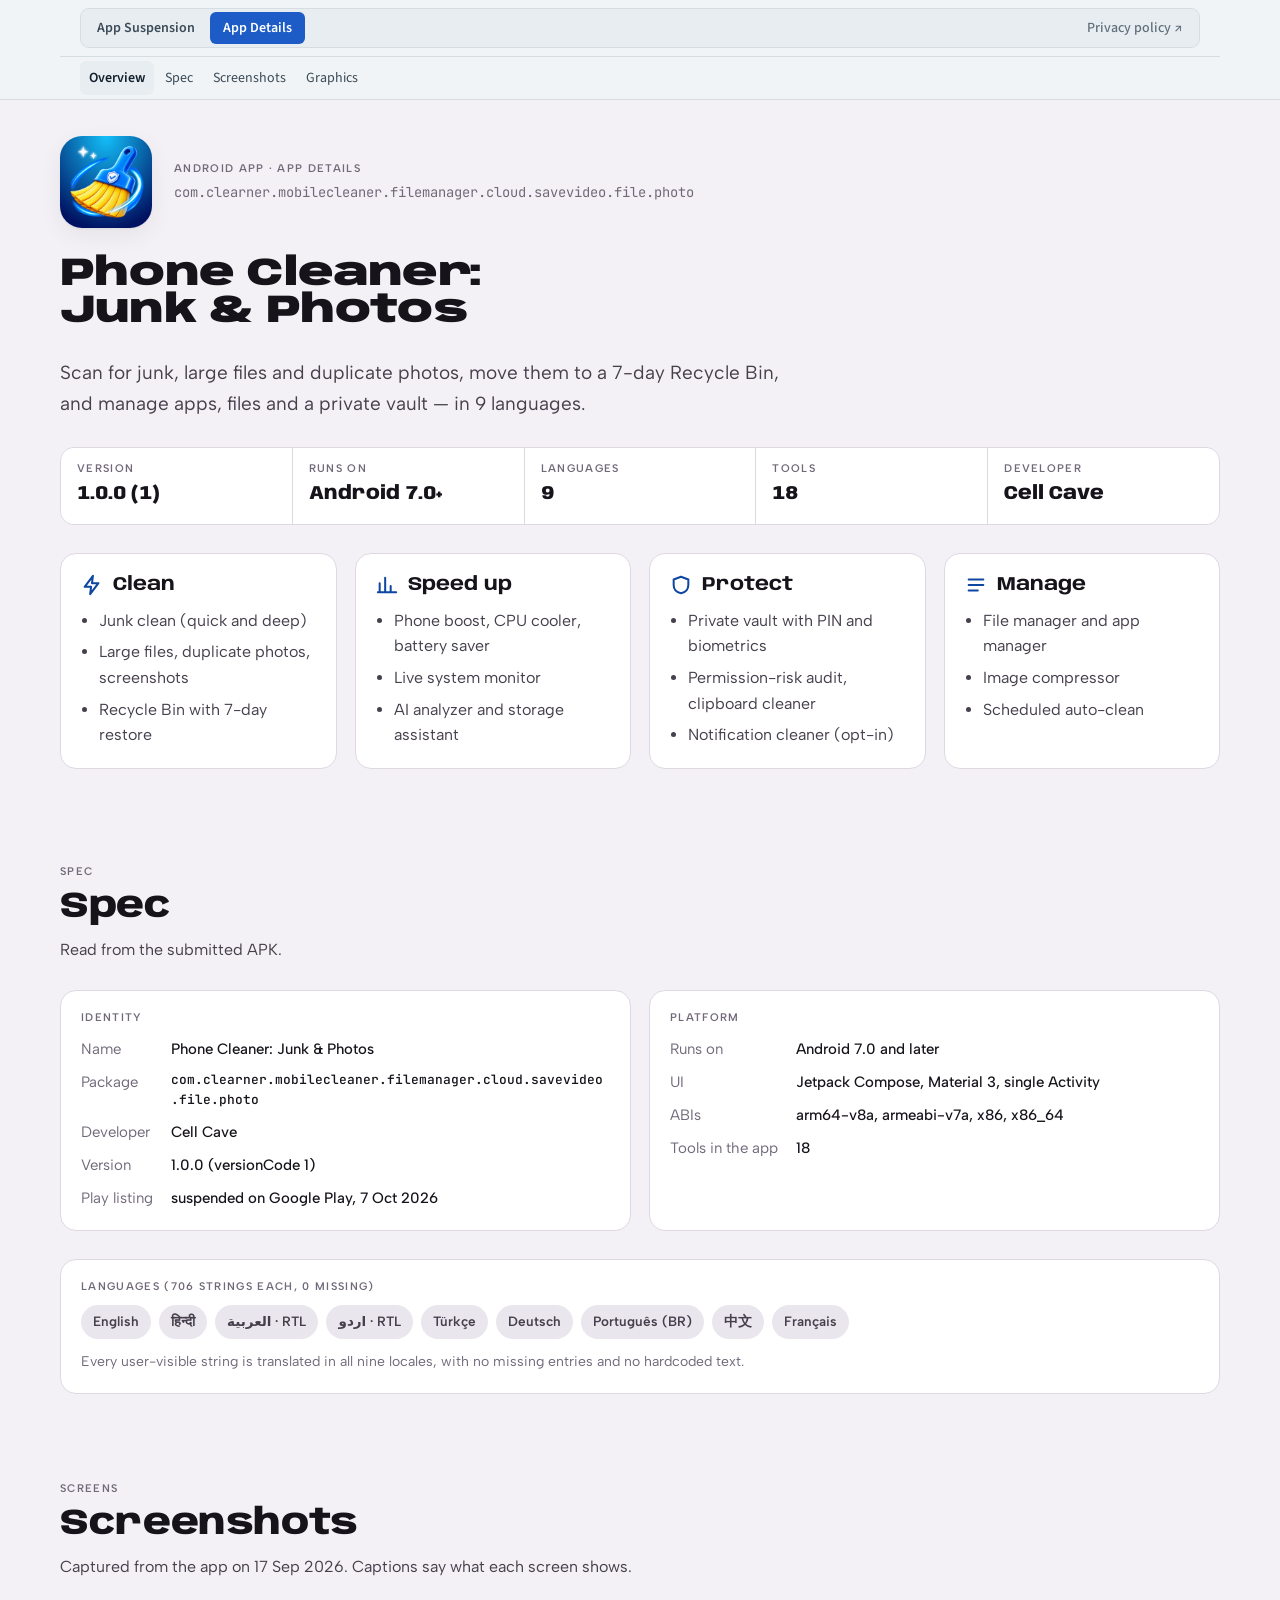
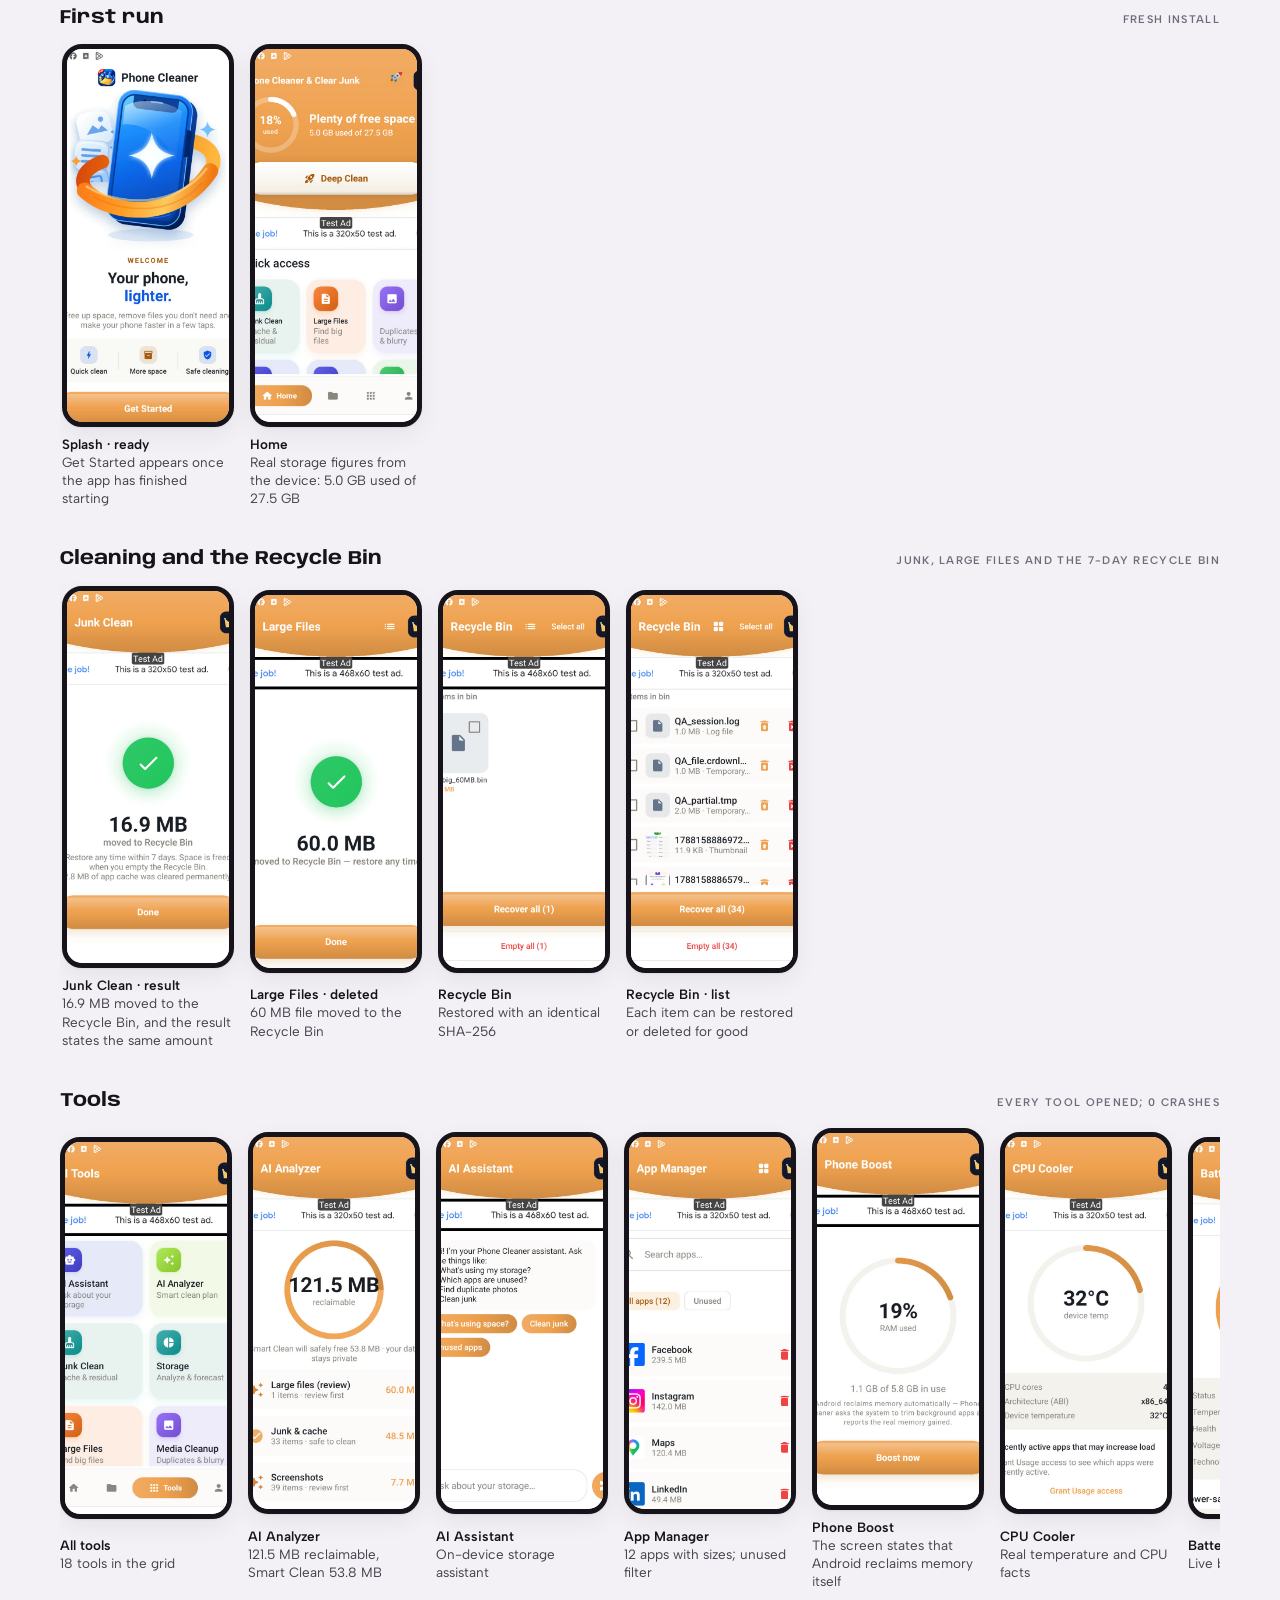
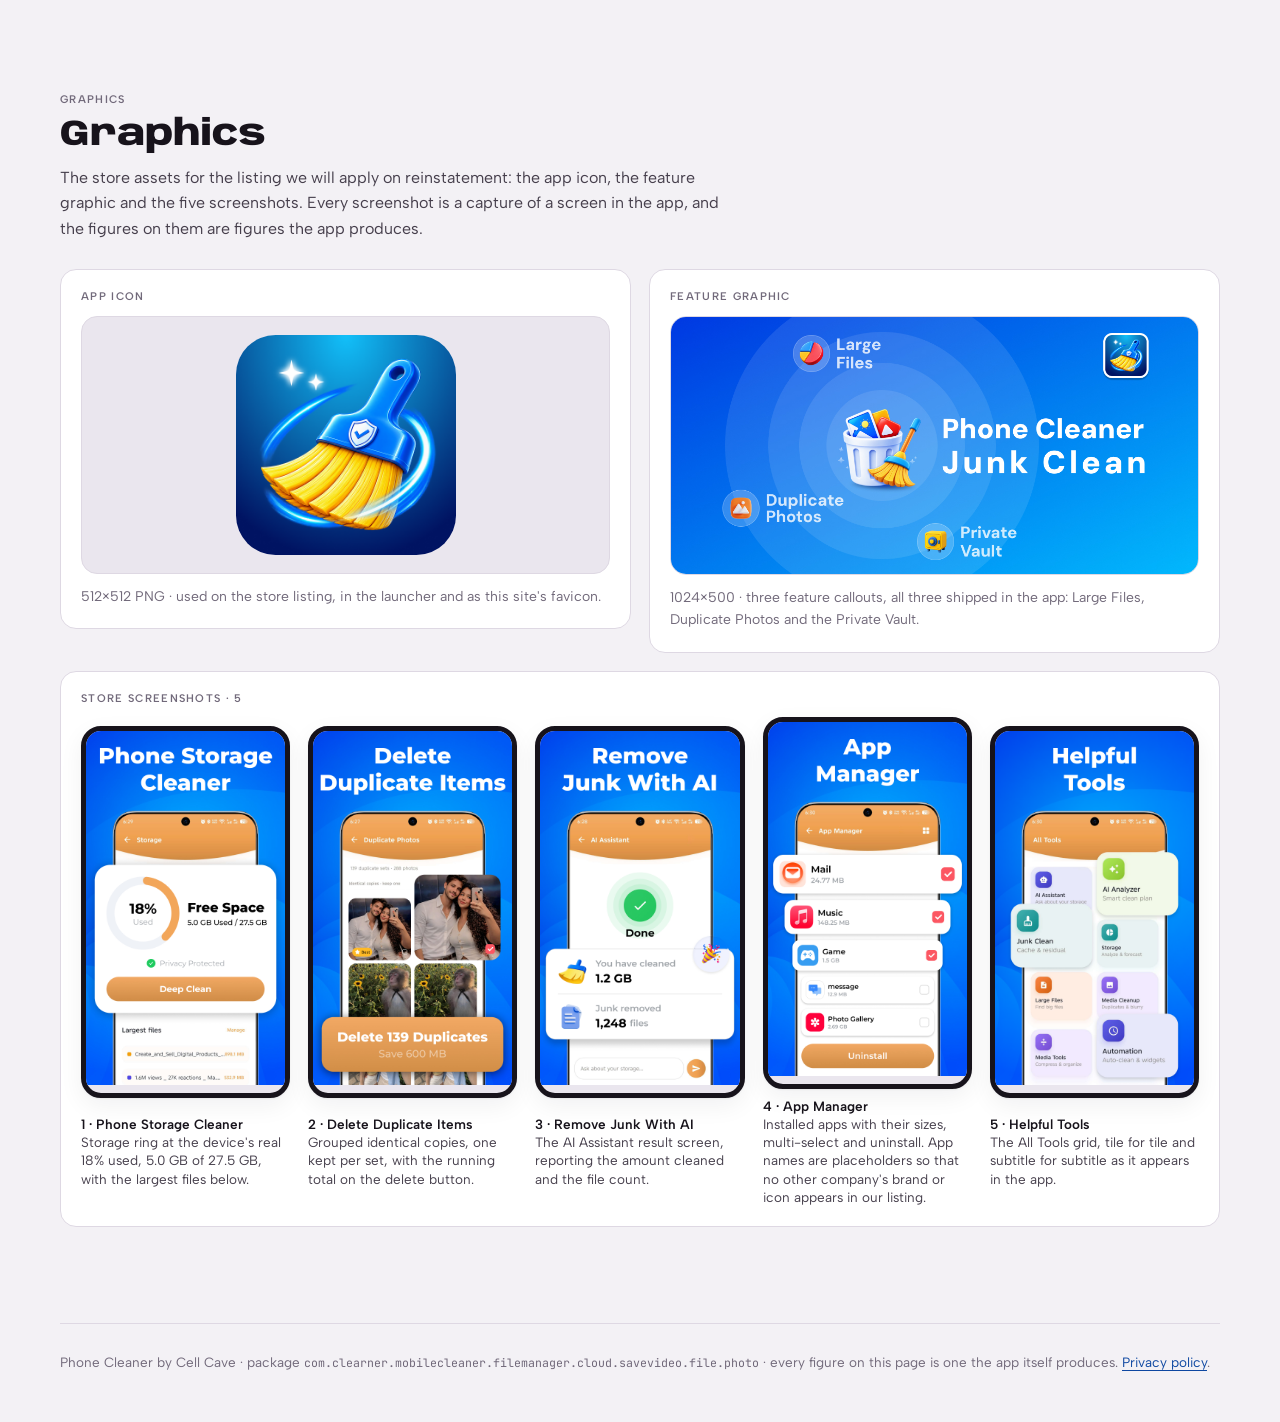
==== commit 66fa1fdc: "App Details: strip the QA dossier to what the app is and does The tab handed a suspension reviewer n" ====
--- a/tabs/02-app-details/index.html
+++ b/tabs/02-app-details/index.html
@@ -284,7 +284,7 @@
   </div>
   <div class="wrap bar-sections" aria-label="Sections">
     <div class="jump" id="jump">
-      <a href="#overview">Overview</a><a href="#spec">Spec</a><a href="#versions">Versions &amp; APK</a><a href="#shots">Screenshots</a><a href="#graphics">Graphics</a><a href="#qa">QA history</a>
+      <a href="#overview">Overview</a><a href="#spec">Spec</a><a href="#shots">Screenshots</a><a href="#graphics">Graphics</a>
     </div>
   </div>
 </nav>
@@ -296,31 +296,21 @@
 <section id="overview" class="hero">
   <div class="hero-top"><img src="gfx/icon.png" alt="Phone Cleaner app icon: a blue brush with golden bristles and a shield, a red 2026 ribbon, on a deep blue square">
     <div style="display:grid;gap:6px;min-width:0"><span class="label">Android app · App details</span><span class="mono pkg">com.clearner.mobilecleaner.filemanager.cloud.savevideo.file.photo</span></div></div>
-  <h1>Phone Cleaner<br>&amp; Clear Junk</h1>
+  <h1>Phone Cleaner:<br>Junk &amp; Photos</h1>
   <p class="tag">Scan for junk, large files and duplicate photos, move them to a 7-day Recycle Bin, and manage apps, files and a private vault — in 9 languages.</p>
-  <div class="dl" role="group" aria-label="QA score">
-    <div class="dl-row"><span class="label">QA score · 17 Sep 2026</span><span class="tnum"><strong>84</strong> / 100</span></div>
-    <div class="bar" aria-hidden="true"><span style="width:84%"></span><i style="left:90%" title="90 target"></i></div>
-    <div class="dl-row" style="font-size:13.5px;color:var(--muted)"><span>Started at 69 · 23 of 24 bugs fixed, 1 open</span><span>Target line at 90</span></div>
-  </div>
-  <div class="facts"><div><span class="label">Version</span><b class="tnum">1.0.0 (1)</b></div><div><span class="label">Runs on</span><b class="tnum">Android 7.0+</b></div><div><span class="label">Languages</span><b class="tnum">9</b></div><div><span class="label">Tools</span><b class="tnum">18</b></div><div><span class="label">Debug APK</span><b class="tnum">29.6 MB</b></div></div>
+  <div class="facts"><div><span class="label">Version</span><b class="tnum">1.0.0 (1)</b></div><div><span class="label">Runs on</span><b class="tnum">Android 7.0+</b></div><div><span class="label">Languages</span><b class="tnum">9</b></div><div><span class="label">Tools</span><b class="tnum">18</b></div><div><span class="label">Developer</span><b class="tnum">Cell Cave</b></div></div>
   <div class="grid-4"><article class="panel pillar"><h3><svg viewBox="0 0 24 24" fill="none" stroke="var(--accent)" stroke-width="2.2" stroke-linecap="round" stroke-linejoin="round" aria-hidden="true"><path d="M13 2 4 14h7l-1 8 9-12h-7z"/></svg>Clean</h3><ul><li>Junk clean (quick and deep)</li><li>Large files, duplicate photos, screenshots</li><li>Recycle Bin with 7-day restore</li></ul></article><article class="panel pillar"><h3><svg viewBox="0 0 24 24" fill="none" stroke="var(--accent)" stroke-width="2.2" stroke-linecap="round" stroke-linejoin="round" aria-hidden="true"><path d="M4 20V10M10 20V4M16 20v-7M22 20H2"/></svg>Speed up</h3><ul><li>Phone boost, CPU cooler, battery saver</li><li>Live system monitor</li><li>AI analyzer and storage assistant</li></ul></article><article class="panel pillar"><h3><svg viewBox="0 0 24 24" fill="none" stroke="var(--accent)" stroke-width="2.2" stroke-linecap="round" stroke-linejoin="round" aria-hidden="true"><path d="M12 3 4 6v6c0 5 3.5 8 8 9 4.5-1 8-4 8-9V6z"/></svg>Protect</h3><ul><li>Private vault with PIN and biometrics</li><li>Permission-risk audit, clipboard cleaner</li><li>Notification cleaner (opt-in)</li></ul></article><article class="panel pillar"><h3><svg viewBox="0 0 24 24" fill="none" stroke="var(--accent)" stroke-width="2.2" stroke-linecap="round" stroke-linejoin="round" aria-hidden="true"><path d="M4 6h16M4 12h16M4 18h10"/></svg>Manage</h3><ul><li>File manager and app manager</li><li>Image compressor</li><li>Scheduled auto-clean</li></ul></article></div>
-  <div class="panel"><div class="dl-row"><h3>Checked on the test device</h3><span class="label">17 Sep 2026 · LD Player · Android 9 · 360×640 dp · after the fix round</span></div><div class="chips"><span class="chip pass"><span class="dot"></span>Duplicate photos · one file under two paths is not a copy (C1)</span><span class="chip pass"><span class="dot"></span>Android 9 storage access · one dialog grants read and write (H1)</span><span class="chip pass"><span class="dot"></span>Recycle Bin restore · SHA-256 and date kept, also off primary storage</span><span class="chip pass"><span class="dot"></span>Vault PIN with 0 · created and unlocked on 640 dp</span><span class="chip pass"><span class="dot"></span>Rewarded ad announced on the Clean button</span><span class="chip pass"><span class="dot"></span>Urdu sizes · 5.1 GB, not GB 5.1</span><span class="chip pass"><span class="dot"></span>Privacy options · consent changed from Me</span><span class="chip fail"><span class="dot"></span>Hosted privacy policy · still the old text (H5)</span></div><p style="color:var(--muted);font-size:14px">One emulator only. Android 10+ keep-data prompt, Android 11+ storage and 13+ permission behaviour were not run on a device.</p></div>
 </section>
 
-<section id="spec"><div class="sec-head"><span class="label">Spec</span><h2>Spec</h2><p>Read from the installed APK (aapt2) and the build files on branch <span class="mono">Development/muzammal_dev_1.0.0</span> at <span class="mono">4d53bef</span> plus the uncommitted fix round of 17 Sep.</p></div>
-<div class="grid-2"><div class="panel"><span class="label">Identity</span><dl class="kv"><dt>Name</dt><dd class="tnum">Phone Cleaner &amp; Clear Junk</dd><dt>Package</dt><dd class="mono">com.clearner.mobilecleaner.filemanager.cloud.savevideo.file.photo</dd><dt>Source namespace</dt><dd class="mono">com.purespace.cleaner</dd><dt>Version</dt><dd class="tnum">1.0.0 (versionCode 1)</dd><dt>Play listing</dt><dd class="tnum">suspended on Google Play, 7 Oct 2026</dd></dl></div><div class="panel"><span class="label">Platform</span><dl class="kv"><dt>min / target / compile SDK</dt><dd class="tnum">24 / 36 / 36</dd><dt>UI</dt><dd class="tnum">Jetpack Compose, Material 3, single Activity</dd><dt>Architecture</dt><dd class="tnum">MVVM, ViewModel + StateFlow, no DI framework</dd><dt>ABIs</dt><dd class="tnum">arm64-v8a, armeabi-v7a, x86, x86_64</dd><dt>Release build</dt><dd class="tnum">R8 minify + resource shrink; 8.0 MB unsigned (9 Sep)</dd></dl></div><div class="panel"><span class="label">Toolchain</span><dl class="kv"><dt>AGP</dt><dd class="mono">8.7.3</dd><dt>Gradle</dt><dd class="mono">8.11.1</dd><dt>Kotlin</dt><dd class="mono">2.0.21</dd><dt>Compose BOM</dt><dd class="mono">2024.12.01</dd><dt>JDK</dt><dd class="mono">17 (toolchain)</dd></dl></div><div class="panel"><span class="label">Key libraries</span><dl class="kv"><dt>Google Mobile Ads</dt><dd class="mono">24.4.0</dd><dt>User Messaging Platform</dt><dd class="mono">3.2.0</dd><dt>Play Billing</dt><dd class="mono">7.1.1</dd><dt>Firebase BOM</dt><dd class="mono">33.7.0 (Analytics, Crashlytics, Remote Config, Messaging, Performance)</dd><dt>WorkManager</dt><dd class="mono">2.10.0</dd><dt>Coil (+video)</dt><dd class="mono">2.7.0</dd><dt>Biometric</dt><dd class="mono">1.1.0</dd><dt>Lottie</dt><dd class="mono">6.6.2</dd></dl></div></div>
-<div class="grid-2"><div class="panel"><span class="label">Permissions in the APK</span><div class="chips"><span class="chip mono">MANAGE_EXTERNAL_STORAGE</span><span class="chip mono">QUERY_ALL_PACKAGES</span><span class="chip mono">PACKAGE_USAGE_STATS</span><span class="chip mono">KILL_BACKGROUND_PROCESSES</span><span class="chip mono">REQUEST_DELETE_PACKAGES</span><span class="chip mono">READ_EXTERNAL_STORAGE ≤32</span><span class="chip mono">WRITE_EXTERNAL_STORAGE ≤28</span><span class="chip mono">READ_MEDIA_IMAGES / VIDEO</span><span class="chip mono">POST_NOTIFICATIONS</span><span class="chip mono">USE_BIOMETRIC</span><span class="chip mono">AD_ID</span><span class="chip mono">BILLING</span><span class="chip mono">RECEIVE_BOOT_COMPLETED</span><span class="chip mono">FOREGROUND_SERVICE (WorkManager)</span></div><p style="font-size:14px;color:var(--muted)">MANAGE_EXTERNAL_STORAGE and QUERY_ALL_PACKAGES need Play Console declarations. Only MainActivity is exported in the release APK; debuggable is off there.</p></div><div class="panel"><span class="label">Languages (706 strings each, 0 missing)</span><div class="chips"><span class="chip">English</span><span class="chip">हिन्दी</span><span class="chip">العربية · RTL</span><span class="chip">اردو · RTL</span><span class="chip">Türkçe</span><span class="chip">Deutsch</span><span class="chip">Português (BR)</span><span class="chip">中文</span><span class="chip">Français</span></div><p style="font-size:14px;color:var(--muted)">Checked with a Compose-aware scan: no missing strings, no format-argument mismatches, no hardcoded user-visible text. The privacy-policy screen strings are English in every locale.</p></div></div>
+<section id="spec"><div class="sec-head"><span class="label">Spec</span><h2>Spec</h2><p>Read from the submitted APK.</p></div>
+<div class="grid-2"><div class="panel"><span class="label">Identity</span><dl class="kv"><dt>Name</dt><dd class="tnum">Phone Cleaner: Junk &amp; Photos</dd><dt>Package</dt><dd class="mono">com.clearner.mobilecleaner.filemanager.cloud.savevideo.file.photo</dd><dt>Developer</dt><dd class="tnum">Cell Cave</dd><dt>Version</dt><dd class="tnum">1.0.0 (versionCode 1)</dd><dt>Play listing</dt><dd class="tnum">suspended on Google Play, 7 Oct 2026</dd></dl></div><div class="panel"><span class="label">Platform</span><dl class="kv"><dt>Runs on</dt><dd class="tnum">Android 7.0 and later</dd><dt>UI</dt><dd class="tnum">Jetpack Compose, Material 3, single Activity</dd><dt>ABIs</dt><dd class="tnum">arm64-v8a, armeabi-v7a, x86, x86_64</dd><dt>Tools in the app</dt><dd class="tnum">18</dd></dl></div></div>
+<div class="panel"><span class="label">Languages (706 strings each, 0 missing)</span><div class="chips"><span class="chip">English</span><span class="chip">हिन्दी</span><span class="chip">العربية · RTL</span><span class="chip">اردو · RTL</span><span class="chip">Türkçe</span><span class="chip">Deutsch</span><span class="chip">Português (BR)</span><span class="chip">中文</span><span class="chip">Français</span></div><p style="font-size:14px;color:var(--muted)">Every user-visible string is translated in all nine locales, with no missing entries and no hardcoded text.</p></div>
 </section>
 
-<section id="versions"><div class="sec-head"><span class="label">Versions</span><h2>Versions &amp; APK</h2></div>
-<div class="grid-2" style="align-items:start"><ol class="versions"><li class="now"><time>17 Sep 2026</time><span class="node"></span><div><div class="v">1.0.0 <span>1</span></div><p>QA fix round (uncommitted, on top of 4d53bef): 22 of the 23 audit findings and one new regression finding (L7) fixed and verified on LD Player — duplicate same-file guard, Android 7–10 storage access, honest paywall, announced rewarded ad, privacy options, recycle bin on the file's own storage, first-run layouts for small screens, plurals and RTL sizes.</p></div></li><li><time>17 Sep 2026</time><span class="node"></span><div><div class="v">1.0.0 <span>1</span></div><p>Audited build: startup progress bar (4d53bef), ad preloading, UMP consent, two-slot App Open and the Firebase suite (6389a93), deprecation cleanup (5352822). versionCode has not changed since the first commit.</p></div></li><li><time>3 Aug 2026</time><span class="node"></span><div><div class="v">1.0.0 <span>1</span></div><p>Initial commit of the PureSpace cleaner (aa18e45).</p></div></li></ol><div class="panel apk"><span class="label">Build installed for the fix round</span><div class="file">CleanStorageMobile/app/build/outputs/apk/debug/app-debug.apk</div><dl class="kv"><dt>Variant</dt><dd class="tnum">debug (test ads, Remote Config off, Crashlytics/Analytics collection off)</dd><dt>Size</dt><dd class="tnum">29.6 MB (28.2 MiB) · debug</dd><dt>Built</dt><dd class="tnum">17 Sep 2026 18:32 from 4d53bef + fix round (uncommitted)</dd><dt>Installed</dt><dd class="tnum">17 Sep 2026 18:33 on LD Player (emulator-5554), install -r</dd><dt>Audited build</dt><dd class="tnum">29.5 MB, 11 Sep, sha256 3307b0a2…</dd></dl><div><span class="label">SHA-256</span><p class="hash">9c1c2aa13469bcf4e97ad3150a63f2824f6a115bb24b23f33a518341aa09a0ec</p></div><div class="callout" style="font-size:14.5px"><b>Before a Play upload:</b> real AdMob app id and 15 unit ids in Remote Config (including the new <span class="mono">MC_resume_appopen</span> pair), a signing key, the new privacy policy text on the hosted page (H5), the two permission declarations, and a release smoke test on a phone.</div><span class="label">Earlier builds</span><dl class="kv" style="font-size:14px"><dt>Release APK, unsigned · 8.0 MB</dt><dd class="tnum">9 Sep 2026 · not installed</dd></dl></div></div>
-</section>
-
-<section id="shots"><div class="sec-head"><span class="label">Screens</span><h2>Screenshots</h2><p>Captured on LD Player (Android 9, 720×1280, 320 dpi) on 17 Sep 2026 with Google test ads. Captions say what each screen proves.</p></div>
-<div class="shots-group"><header><h3>First run</h3><span class="label">fresh install · 360×640 dp · test ads</span></header><div class="strip"><figure><button class="phone" type="button" data-full="shots/splash-progress.jpg" data-cap="Splash · startup bar"><img src="shots/splash-progress.jpg" alt="Splash · startup bar: The new progress bar at 60% while consent and the ad SDK settle" loading="lazy"></button><figcaption><b>Splash · startup bar</b>The new progress bar at 60% while consent and the ad SDK settle</figcaption></figure><figure><button class="phone" type="button" data-full="shots/splash-ready.jpg" data-cap="Splash · ready"><img src="shots/splash-ready.jpg" alt="Splash · ready: Get Started replaces the bar once every step has an answer" loading="lazy"></button><figcaption><b>Splash · ready</b>Get Started replaces the bar once every step has an answer</figcaption></figure><figure><button class="phone" type="button" data-full="shots/language.jpg" data-cap="Language picker"><img src="shots/language.jpg" alt="Language picker: 2½ of 9 languages visible; the MREC ends 12 dp above Continue (H4, M2) (before the fix)" loading="lazy"></button><figcaption><b>Language picker</b>2½ of 9 languages visible; the MREC ends 12 dp above Continue (H4, M2) — before the fix</figcaption></figure><figure><button class="phone" type="button" data-full="shots/interstitial.jpg" data-cap="Interstitial"><img src="shots/interstitial.jpg" alt="Interstitial: Language → Onboarding interstitial rendered correctly" loading="lazy"></button><figcaption><b>Interstitial</b>Language → Onboarding interstitial rendered correctly</figcaption></figure><figure><button class="phone" type="button" data-full="shots/onboarding-1.jpg" data-cap="Onboarding"><img src="shots/onboarding-1.jpg" alt="Onboarding: Only a cropped icon and an ad — the page text never appears (H9) (before the fix)" loading="lazy"></button><figcaption><b>Onboarding</b>Only a cropped icon and an ad — the page text never appears (H9) — before the fix</figcaption></figure><figure><button class="phone" type="button" data-full="shots/onboarding-permissions.jpg" data-cap="Permissions page"><img src="shots/onboarding-permissions.jpg" alt="Permissions page: The Grant button is a 3 px sliver on the MREC edge before scrolling (H4) (before the fix)" loading="lazy"></button><figcaption><b>Permissions page</b>The Grant button is a 3 px sliver on the MREC edge before scrolling (H4) — before the fix</figcaption></figure><figure><button class="phone" type="button" data-full="shots/paywall.jpg" data-cap="Paywall"><img src="shots/paywall.jpg" alt="Paywall: Perks + Continue, no plan or price in the first view (H2, M3) (before the fix)" loading="lazy"></button><figcaption><b>Paywall</b>Perks + Continue, no plan or price in the first view (H2, M3) — before the fix</figcaption></figure><figure><button class="phone" type="button" data-full="shots/paywall-scrolled.jpg" data-cap="Paywall · plans"><img src="shots/paywall-scrolled.jpg" alt="Paywall · plans: Weekly / Monthly cards below the fold; prices unavailable on the emulator" loading="lazy"></button><figcaption><b>Paywall · plans</b>Weekly / Monthly cards below the fold; prices unavailable on the emulator</figcaption></figure><figure><button class="phone" type="button" data-full="shots/privacy-consent.jpg" data-cap="Privacy consent"><img src="shots/privacy-consent.jpg" alt="Privacy consent: The policy is shown as images; Agree stays disabled until the box is ticked (M4) (before the fix)" loading="lazy"></button><figcaption><b>Privacy consent</b>The policy is shown as images; Agree stays disabled until the box is ticked (M4) — before the fix</figcaption></figure><figure><button class="phone" type="button" data-full="shots/home.jpg" data-cap="Home"><img src="shots/home.jpg" alt="Home: Real storage figures (StatFs): 5.0 GB used of 27.5 GB" loading="lazy"></button><figcaption><b>Home</b>Real storage figures (StatFs): 5.0 GB used of 27.5 GB</figcaption></figure></div></div>
-<div class="shots-group"><header><h3>Cleaning and the Recycle Bin</h3><span class="label">Android 9 · before and after full storage access</span></header><div class="strip"><figure><button class="phone" type="button" data-full="shots/junk-app-cache-only.jpg" data-cap="Junk Clean · read access only"><img src="shots/junk-app-cache-only.jpg" alt="Junk Clean · read access only: Finds only the app cache; asks for access the app never requests (H1) (before the fix)" loading="lazy"></button><figcaption><b>Junk Clean · read access only</b>Finds only the app cache; asks for access the app never requests (H1) — before the fix</figcaption></figure><figure><button class="phone" type="button" data-full="shots/appinfo-storage-on.jpg" data-cap="App Info"><img src="shots/appinfo-storage-on.jpg" alt="App Info: Where &quot;Grant access&quot; leads: Storage already ON, nothing to switch (H1) (before the fix)" loading="lazy"></button><figcaption><b>App Info</b>Where "Grant access" leads: Storage already ON, nothing to switch (H1) — before the fix</figcaption></figure><figure><button class="phone" type="button" data-full="shots/large-files-gate.jpg" data-cap="Large Files · gated"><img src="shots/large-files-gate.jpg" alt="Large Files · gated: The whole tool is locked behind the same dead end (H1) (before the fix)" loading="lazy"></button><figcaption><b>Large Files · gated</b>The whole tool is locked behind the same dead end (H1) — before the fix</figcaption></figure><figure><button class="phone" type="button" data-full="shots/resume-appopen.jpg" data-cap="App Open on return"><img src="shots/resume-appopen.jpg" alt="App Open on return: The resume ad fires after the app’s own settings link (M1) (before the fix)" loading="lazy"></button><figcaption><b>App Open on return</b>The resume ad fires after the app’s own settings link (M1) — before the fix</figcaption></figure><figure><button class="phone" type="button" data-full="shots/junk-result.jpg" data-cap="Junk Clean · result"><img src="shots/junk-result.jpg" alt="Junk Clean · result: After granting: 16.9 MB moved to the bin, honest wording about freed space" loading="lazy"></button><figcaption><b>Junk Clean · result</b>After granting: 16.9 MB moved to the bin, honest wording about freed space</figcaption></figure><figure><button class="phone" type="button" data-full="shots/large-deleted.jpg" data-cap="Large Files · deleted"><img src="shots/large-deleted.jpg" alt="Large Files · deleted: 60 MB file moved to the Recycle Bin" loading="lazy"></button><figcaption><b>Large Files · deleted</b>60 MB file moved to the Recycle Bin</figcaption></figure><figure><button class="phone" type="button" data-full="shots/recycle-bin.jpg" data-cap="Recycle Bin"><img src="shots/recycle-bin.jpg" alt="Recycle Bin: Restored with an identical SHA-256" loading="lazy"></button><figcaption><b>Recycle Bin</b>Restored with an identical SHA-256</figcaption></figure><figure><button class="phone" type="button" data-full="shots/bin-list.jpg" data-cap="Recycle Bin · list"><img src="shots/bin-list.jpg" alt="Recycle Bin · list: Per-item delete forever; the icon target is 24 dp" loading="lazy"></button><figcaption><b>Recycle Bin · list</b>Per-item delete forever; the icon target is 24 dp</figcaption></figure><figure><button class="phone" type="button" data-full="shots/duplicates.jpg" data-cap="Duplicate Photos"><img src="shots/duplicates.jpg" alt="Duplicate Photos: 25 sets of our own screenshots pre-ticked — one file under two paths (C1) (before the fix)" loading="lazy"></button><figcaption><b>Duplicate Photos</b>25 sets of our own screenshots pre-ticked — one file under two paths (C1) — before the fix</figcaption></figure><figure><button class="phone" type="button" data-full="shots/dupe-alias-confirm.jpg" data-cap="Duplicate delete · confirm"><img src="shots/dupe-alias-confirm.jpg" alt="Duplicate delete · confirm: Deleting the &quot;copy&quot; of a file indexed twice" loading="lazy"></button><figcaption><b>Duplicate delete · confirm</b>Deleting the "copy" of a file indexed twice</figcaption></figure><figure><button class="phone" type="button" data-full="shots/dupe-alias-result.jpg" data-cap="Duplicate delete · result"><img src="shots/dupe-alias-result.jpg" alt="Duplicate delete · result: Both paths were gone afterwards; the kept row is a ghost (C1) (before the fix)" loading="lazy"></button><figcaption><b>Duplicate delete · result</b>Both paths were gone afterwards; the kept row is a ghost (C1) — before the fix</figcaption></figure><figure><button class="phone" type="button" data-full="shots/exit-sheet.jpg" data-cap="Exit sheet"><img src="shots/exit-sheet.jpg" alt="Exit sheet: Rating prompt: 4–5 stars to Play, 1–3 to email (RG1, our product decision)" loading="lazy"></button><figcaption><b>Exit sheet</b>Rating prompt: 4–5 stars to Play, 1–3 to email (RG1, our product decision)</figcaption></figure></div></div>
-<div class="shots-group"><header><h3>Tools</h3><span class="label">every tool opened; 0 crashes</span></header><div class="strip"><figure><button class="phone" type="button" data-full="shots/tools.jpg" data-cap="All tools"><img src="shots/tools.jpg" alt="All tools: 18 tools in the grid" loading="lazy"></button><figcaption><b>All tools</b>18 tools in the grid</figcaption></figure><figure><button class="phone" type="button" data-full="shots/tool-ai-analyzer.jpg" data-cap="AI Analyzer"><img src="shots/tool-ai-analyzer.jpg" alt="AI Analyzer: 121.5 MB reclaimable, Smart Clean 53.8 MB" loading="lazy"></button><figcaption><b>AI Analyzer</b>121.5 MB reclaimable, Smart Clean 53.8 MB</figcaption></figure><figure><button class="phone" type="button" data-full="shots/tool-ai-assistant.jpg" data-cap="AI Assistant"><img src="shots/tool-ai-assistant.jpg" alt="AI Assistant: On-device storage assistant" loading="lazy"></button><figcaption><b>AI Assistant</b>On-device storage assistant</figcaption></figure><figure><button class="phone" type="button" data-full="shots/tool-app-manager.jpg" data-cap="App Manager"><img src="shots/tool-app-manager.jpg" alt="App Manager: 12 apps with sizes; unused filter" loading="lazy"></button><figcaption><b>App Manager</b>12 apps with sizes; unused filter</figcaption></figure><figure><button class="phone" type="button" data-full="shots/tool-phone-boost.jpg" data-cap="Phone Boost"><img src="shots/tool-phone-boost.jpg" alt="Phone Boost: Honest copy: Android reclaims memory itself" loading="lazy"></button><figcaption><b>Phone Boost</b>Honest copy: Android reclaims memory itself</figcaption></figure><figure><button class="phone" type="button" data-full="shots/tool-cpu-cooler.jpg" data-cap="CPU Cooler"><img src="shots/tool-cpu-cooler.jpg" alt="CPU Cooler: Real temperature and CPU facts" loading="lazy"></button><figcaption><b>CPU Cooler</b>Real temperature and CPU facts</figcaption></figure><figure><button class="phone" type="button" data-full="shots/tool-battery-saver.jpg" data-cap="Battery Saver"><img src="shots/tool-battery-saver.jpg" alt="Battery Saver: Live battery status" loading="lazy"></button><figcaption><b>Battery Saver</b>Live battery status</figcaption></figure><figure><button class="phone" type="button" data-full="shots/tool-system-monitor.jpg" data-cap="System Monitor"><img src="shots/tool-system-monitor.jpg" alt="System Monitor: RAM 1.2 of 5.8 GB, storage 5.0 of 27.5 GB" loading="lazy"></button><figcaption><b>System Monitor</b>RAM 1.2 of 5.8 GB, storage 5.0 of 27.5 GB</figcaption></figure><figure><button class="phone" type="button" data-full="shots/tool-storage.jpg" data-cap="Storage"><img src="shots/tool-storage.jpg" alt="Storage: Category breakdown from MediaStore" loading="lazy"></button><figcaption><b>Storage</b>Category breakdown from MediaStore</figcaption></figure><figure><button class="phone" type="button" data-full="shots/tool-file-manager.jpg" data-cap="File Manager"><img src="shots/tool-file-manager.jpg" alt="File Manager: Internal storage browser" loading="lazy"></button><figcaption><b>File Manager</b>Internal storage browser</figcaption></figure><figure><button class="phone" type="button" data-full="shots/tool-media-tools.jpg" data-cap="Media Tools"><img src="shots/tool-media-tools.jpg" alt="Media Tools: Image compressor with four levels" loading="lazy"></button><figcaption><b>Media Tools</b>Image compressor with four levels</figcaption></figure><figure><button class="phone" type="button" data-full="shots/tool-notifications.jpg" data-cap="Notifications"><img src="shots/tool-notifications.jpg" alt="Notifications: Opt-in notification cleaner" loading="lazy"></button><figcaption><b>Notifications</b>Opt-in notification cleaner</figcaption></figure><figure><button class="phone" type="button" data-full="shots/tool-privacy-security.jpg" data-cap="Privacy &amp; Security"><img src="shots/tool-privacy-security.jpg" alt="Privacy &amp; Security: Permission audit and clipboard cleaner" loading="lazy"></button><figcaption><b>Privacy & Security</b>Permission audit and clipboard cleaner</figcaption></figure><figure><button class="phone" type="button" data-full="shots/tool-automation.jpg" data-cap="Automation"><img src="shots/tool-automation.jpg" alt="Automation: Scheduled auto-clean" loading="lazy"></button><figcaption><b>Automation</b>Scheduled auto-clean</figcaption></figure><figure><button class="phone" type="button" data-full="shots/vault-pin-cut.jpg" data-cap="Private Vault · PIN"><img src="shots/vault-pin-cut.jpg" alt="Private Vault · PIN: The 0 and delete keys are below the screen and it does not scroll (H10) (before the fix)" loading="lazy"></button><figcaption><b>Private Vault · PIN</b>The 0 and delete keys are below the screen and it does not scroll (H10) — before the fix</figcaption></figure><figure><button class="phone" type="button" data-full="shots/vault-added.jpg" data-cap="Private Vault"><img src="shots/vault-added.jpg" alt="Private Vault: A photo hidden and restored; stored unencrypted in app storage" loading="lazy"></button><figcaption><b>Private Vault</b>A photo hidden and restored; stored unencrypted in app storage</figcaption></figure></div></div>
+<section id="shots"><div class="sec-head"><span class="label">Screens</span><h2>Screenshots</h2><p>Captured from the app on 17 Sep 2026. Captions say what each screen shows.</p></div>
+<div class="shots-group"><header><h3>First run</h3><span class="label">fresh install</span></header><div class="strip"><figure><button class="phone" type="button" data-full="shots/splash-ready.jpg" data-cap="Splash · ready"><img src="shots/splash-ready.jpg" alt="Splash · ready: Get Started appears once the app has finished starting" loading="lazy"></button><figcaption><b>Splash · ready</b>Get Started appears once the app has finished starting</figcaption></figure><figure><button class="phone" type="button" data-full="shots/home.jpg" data-cap="Home"><img src="shots/home.jpg" alt="Home: Real storage figures from the device: 5.0 GB used of 27.5 GB" loading="lazy"></button><figcaption><b>Home</b>Real storage figures from the device: 5.0 GB used of 27.5 GB</figcaption></figure></div></div>
+<div class="shots-group"><header><h3>Cleaning and the Recycle Bin</h3><span class="label">junk, large files and the 7-day Recycle Bin</span></header><div class="strip"><figure><button class="phone" type="button" data-full="shots/junk-result.jpg" data-cap="Junk Clean · result"><img src="shots/junk-result.jpg" alt="Junk Clean · result: 16.9 MB moved to the Recycle Bin, and the result states the same amount" loading="lazy"></button><figcaption><b>Junk Clean · result</b>16.9 MB moved to the Recycle Bin, and the result states the same amount</figcaption></figure><figure><button class="phone" type="button" data-full="shots/large-deleted.jpg" data-cap="Large Files · deleted"><img src="shots/large-deleted.jpg" alt="Large Files · deleted: 60 MB file moved to the Recycle Bin" loading="lazy"></button><figcaption><b>Large Files · deleted</b>60 MB file moved to the Recycle Bin</figcaption></figure><figure><button class="phone" type="button" data-full="shots/recycle-bin.jpg" data-cap="Recycle Bin"><img src="shots/recycle-bin.jpg" alt="Recycle Bin: Restored with an identical SHA-256" loading="lazy"></button><figcaption><b>Recycle Bin</b>Restored with an identical SHA-256</figcaption></figure><figure><button class="phone" type="button" data-full="shots/bin-list.jpg" data-cap="Recycle Bin · list"><img src="shots/bin-list.jpg" alt="Recycle Bin · list: Each item can be restored or deleted for good" loading="lazy"></button><figcaption><b>Recycle Bin · list</b>Each item can be restored or deleted for good</figcaption></figure></div></div>
+<div class="shots-group"><header><h3>Tools</h3><span class="label">every tool opened; 0 crashes</span></header><div class="strip"><figure><button class="phone" type="button" data-full="shots/tools.jpg" data-cap="All tools"><img src="shots/tools.jpg" alt="All tools: 18 tools in the grid" loading="lazy"></button><figcaption><b>All tools</b>18 tools in the grid</figcaption></figure><figure><button class="phone" type="button" data-full="shots/tool-ai-analyzer.jpg" data-cap="AI Analyzer"><img src="shots/tool-ai-analyzer.jpg" alt="AI Analyzer: 121.5 MB reclaimable, Smart Clean 53.8 MB" loading="lazy"></button><figcaption><b>AI Analyzer</b>121.5 MB reclaimable, Smart Clean 53.8 MB</figcaption></figure><figure><button class="phone" type="button" data-full="shots/tool-ai-assistant.jpg" data-cap="AI Assistant"><img src="shots/tool-ai-assistant.jpg" alt="AI Assistant: On-device storage assistant" loading="lazy"></button><figcaption><b>AI Assistant</b>On-device storage assistant</figcaption></figure><figure><button class="phone" type="button" data-full="shots/tool-app-manager.jpg" data-cap="App Manager"><img src="shots/tool-app-manager.jpg" alt="App Manager: 12 apps with sizes; unused filter" loading="lazy"></button><figcaption><b>App Manager</b>12 apps with sizes; unused filter</figcaption></figure><figure><button class="phone" type="button" data-full="shots/tool-phone-boost.jpg" data-cap="Phone Boost"><img src="shots/tool-phone-boost.jpg" alt="Phone Boost: The screen states that Android reclaims memory itself" loading="lazy"></button><figcaption><b>Phone Boost</b>The screen states that Android reclaims memory itself</figcaption></figure><figure><button class="phone" type="button" data-full="shots/tool-cpu-cooler.jpg" data-cap="CPU Cooler"><img src="shots/tool-cpu-cooler.jpg" alt="CPU Cooler: Real temperature and CPU facts" loading="lazy"></button><figcaption><b>CPU Cooler</b>Real temperature and CPU facts</figcaption></figure><figure><button class="phone" type="button" data-full="shots/tool-battery-saver.jpg" data-cap="Battery Saver"><img src="shots/tool-battery-saver.jpg" alt="Battery Saver: Live battery status" loading="lazy"></button><figcaption><b>Battery Saver</b>Live battery status</figcaption></figure><figure><button class="phone" type="button" data-full="shots/tool-system-monitor.jpg" data-cap="System Monitor"><img src="shots/tool-system-monitor.jpg" alt="System Monitor: RAM 1.2 of 5.8 GB, storage 5.0 of 27.5 GB" loading="lazy"></button><figcaption><b>System Monitor</b>RAM 1.2 of 5.8 GB, storage 5.0 of 27.5 GB</figcaption></figure><figure><button class="phone" type="button" data-full="shots/tool-storage.jpg" data-cap="Storage"><img src="shots/tool-storage.jpg" alt="Storage: Category breakdown from MediaStore" loading="lazy"></button><figcaption><b>Storage</b>Category breakdown from MediaStore</figcaption></figure><figure><button class="phone" type="button" data-full="shots/tool-file-manager.jpg" data-cap="File Manager"><img src="shots/tool-file-manager.jpg" alt="File Manager: Internal storage browser" loading="lazy"></button><figcaption><b>File Manager</b>Internal storage browser</figcaption></figure><figure><button class="phone" type="button" data-full="shots/tool-media-tools.jpg" data-cap="Media Tools"><img src="shots/tool-media-tools.jpg" alt="Media Tools: Image compressor with four levels" loading="lazy"></button><figcaption><b>Media Tools</b>Image compressor with four levels</figcaption></figure><figure><button class="phone" type="button" data-full="shots/tool-notifications.jpg" data-cap="Notifications"><img src="shots/tool-notifications.jpg" alt="Notifications: Opt-in notification cleaner" loading="lazy"></button><figcaption><b>Notifications</b>Opt-in notification cleaner</figcaption></figure><figure><button class="phone" type="button" data-full="shots/tool-privacy-security.jpg" data-cap="Privacy &amp; Security"><img src="shots/tool-privacy-security.jpg" alt="Privacy &amp; Security: Permission audit and clipboard cleaner" loading="lazy"></button><figcaption><b>Privacy & Security</b>Permission audit and clipboard cleaner</figcaption></figure><figure><button class="phone" type="button" data-full="shots/tool-automation.jpg" data-cap="Automation"><img src="shots/tool-automation.jpg" alt="Automation: Scheduled auto-clean" loading="lazy"></button><figcaption><b>Automation</b>Scheduled auto-clean</figcaption></figure><figure><button class="phone" type="button" data-full="shots/vault-added.jpg" data-cap="Private Vault"><img src="shots/vault-added.jpg" alt="Private Vault: A photo hidden and restored" loading="lazy"></button><figcaption><b>Private Vault</b>A photo hidden and restored</figcaption></figure></div></div>
 </section>
 
 <section id="graphics"><div class="sec-head"><span class="label">Graphics</span><h2>Graphics</h2><p>The store assets for the listing we will apply on reinstatement: the app icon, the feature graphic and the five screenshots. Every screenshot is a capture of a screen in the app, and the figures on them are figures the app produces.</p></div>
@@ -341,74 +331,10 @@
   </div>
 </div>
 </section>
-
-<section id="qa"><div class="sec-head"><span class="label">QA history</span><h2>QA history</h2><p>One ledger (bugs.json) drives every count and the score. Severity: critical = data loss or a broken core flow; high = a core flow that fails for some users, or a policy risk.</p></div>
-<div class="tally">
-  <div><span class="label">Bugs found</span><b class="tnum">24</b><small>Across 2 QA rounds, 17 Sep 2026 · LD Player (Android 9) · audit on 4d53bef, fixes verified on 91609879 and 9c1c2aa1 · 1 product-decision item not counted</small></div>
-  <div class="t-fixed"><span class="label">Fixed</span><b class="tnum">23</b><small>96% fix rate · all verified on a device</small></div>
-  <div class="t-open"><span class="label">Still open</span><b class="tnum">1</b><small>0 critical, 1 high, 0 medium, 0 low · reasons below</small></div>
-  <div><span class="label">QA score</span><b class="tnum">84<span style="font-size:.45em;color:var(--muted)"> / 100</span></b><small>Target 90 · started at 69</small></div>
-</div>
-<div class="panel">
-  <div class="dl-row"><span class="label">Fixed vs open · all rounds</span><span class="tnum" style="font-size:14px;color:var(--ink-2)">23 fixed · 1 open</span></div>
-  <div class="stack" role="img" aria-label="23 of 24 bugs fixed, 1 open"><span class="s-fixed" style="width:95.8%"></span><span class="s-open" style="width:4.2%"></span></div>
-  <div class="legend"><span><i style="background:var(--pass)"></i>Fixed 23</span><span><i style="background:var(--warn)"></i>Open 1</span></div>
-  <span class="label" style="margin-top:6px">Open bugs by severity</span>
-  <div class="sev"><div><span class="label">Critical</span><b class="tnum" style="color:var(--pass)">0</b></div><div><span class="label">High</span><b class="tnum">1</b></div><div><span class="label">Medium</span><b class="tnum" style="color:var(--pass)">0</b></div><div><span class="label">Low</span><b class="tnum" style="color:var(--pass)">0</b></div><div><span class="label">Not rated</span><b class="tnum">0</b></div></div>
-</div>
-<div class="table-wrap"><table class="ledger"><thead><tr><th>QA round</th><th>Found</th><th>Fixed</th><th>Open</th><th>Fix rate</th></tr></thead><tbody>
-<tr><td><b>19-category audit</b><small>17 Sep 2026 · LD Player (Android 9) · debug build 4d53bef</small></td><td class="num">23</td><td class="num">22</td><td class="num">1</td><td><div class="dl-row" style="flex-wrap:nowrap;align-items:center"><div class="stack" style="flex:1"><span class="s-fixed" style="width:95.7%"></span><span class="s-open" style="width:4.3%"></span></div><span class="tnum">96%</span></div></td></tr>
-<tr><td><b>Fix round</b><small>17 Sep 2026 · all audit findings fixed and checked on LD Player · new findings from its regression pass</small></td><td class="num">1</td><td class="num">1</td><td class="num">0</td><td><div class="dl-row" style="flex-wrap:nowrap;align-items:center"><div class="stack" style="flex:1"><span class="s-fixed" style="width:100%"></span><span class="s-open" style="width:0%"></span></div><span class="tnum">100%</span></div></td></tr>
-</tbody><tfoot><tr><td>Total</td><td class="num">24</td><td class="num">23</td><td class="num">1</td><td><div class="dl-row" style="flex-wrap:nowrap;align-items:center"><div class="stack" style="flex:1"><span class="s-fixed" style="width:95.8%"></span><span class="s-open" style="width:4.2%"></span></div><span class="tnum">96%</span></div></td></tr></tfoot></table></div>
-<div class="panel"><div class="dl-row"><h3>Why 1 bug is still open</h3><span class="label">Why these are still open</span></div><div class="reasons"><div class="reason"><div><h3>Hosted on our own website</h3><div class="ids"><span>H5</span></div></div><div><p>The in-app policy is fixed and verified. Play Console checks the hosted page, which we update ourselves. The in-app policy is already corrected and verified; the hosted page is published at cellcave.github.io/apps/phone-cleaner/privacy/.</p></div><b class="tnum">1</b></div></div><p class="method">Not counted as bugs, by our product decision: <b>RG1</b> Exit sheet sends only 4–5 star ratings to Play (explicit product direction: — 4–5 stars open Play, 1–3 open support mail).</p></div>
-<div class="panel score"><span class="label">QA score · out of 100</span>
-<div class="score-row"><span>Audit, 2026-09-17</span><div class="bar muted"><span style="width:69%"></span><i style="left:90%"></i></div><b class="tnum">69</b></div>
-<div class="score-row"><span>Fix round, 2026-09-17</span><div class="bar"><span style="width:84%"></span><i style="left:90%"></i></div><b class="tnum">84</b></div>
-<div class="scale"><span></span><div><span style="left:0">0</span><span style="left:50%">50</span><span style="left:90%">90 target</span><span style="left:100%">100</span></div><span></span></div>
-<p class="method">How the score works: each of the 19 scored categories starts at 100 and loses 25 per open critical, 12 per high, 6 per medium, 2 per low and 4 per unrated bug, 3 per fix not yet checked on a device, and 5 per planned test that could not be run. The total is the average, capped while serious items remain: at most 69 with an open critical, 84 with an open high, 94 with an open medium, 95 with an unrated bug, 98 with an open low, and 99 until every fix is device-checked and every planned test has run. Now: average 98, capped at 84 (1 open high bug).</p>
-<div class="table-wrap" style="margin-top:4px"><table style="min-width:520px"><thead><tr><th>Category</th><th>Score</th><th>Why not 100</th></tr></thead><tbody><tr><td>Functional</td><td class="tnum">100</td><td>—</td></tr><tr><td>UI</td><td class="tnum">100</td><td>—</td></tr><tr><td>UX</td><td class="tnum">100</td><td>—</td></tr><tr><td>Compatibility</td><td class="tnum">95</td><td>−5 not tested: only one device: LD Player (Android 9, 360x640 dp). Android 11+ scoped storage and All-files access, 13+ media and notification permissions, and 15 edge-to-edge were not run on a device</td></tr><tr><td>Installation</td><td class="tnum">100</td><td>—</td></tr><tr><td>Performance</td><td class="tnum">95</td><td>−5 not tested: emulator and debug build: startup and jank numbers are indicative, not release figures</td></tr><tr><td>Load</td><td class="tnum">100</td><td>—</td></tr><tr><td>Stress</td><td class="tnum">100</td><td>—</td></tr><tr><td>Network</td><td class="tnum">95</td><td>−5 not tested: LD Player cannot toggle radios without hanging; only the request-failed path (dead proxy) was tested, not "no network"</td></tr><tr><td>Security</td><td class="tnum">88</td><td>−12 H5 open (high)</td></tr><tr><td>Usability</td><td class="tnum">100</td><td>—</td></tr><tr><td>Regression</td><td class="tnum">100</td><td>—</td></tr><tr><td>Smoke</td><td class="tnum">100</td><td>—</td></tr><tr><td>Sanity</td><td class="tnum">100</td><td>—</td></tr><tr><td>Interrupt</td><td class="tnum">95</td><td>−5 not tested: no SIM: incoming call not tested</td></tr><tr><td>Battery</td><td class="tnum">95</td><td>−5 not tested: emulator has no real battery; wake locks and Doze not measured</td></tr><tr><td>Permission</td><td class="tnum">100</td><td>—</td></tr><tr><td>Localization</td><td class="tnum">100</td><td>—</td></tr><tr><td>Accessibility</td><td class="tnum">100</td><td>—</td></tr></tbody></table></div>
-</div>
-<div class="panel"><div class="dl-row"><h3>Fix round · first run on a 360×640 screen</h3><span class="label">Fixed and checked on the device · 17 Sep</span></div><p style="color:var(--ink-2)">Short screens now get a banner instead of the 250 dp MREC, so the page itself has room and the ad keeps its distance from the buttons.</p><div class="strip"><figure><button class="phone" type="button" data-full="shots/language.jpg" data-cap="M2 · before"><img src="shots/language.jpg" alt="Language screen with a large ad" loading="lazy"></button><figcaption><b>M2 · before</b>2½ languages, MREC 12 dp from Continue</figcaption></figure><figure><button class="phone" type="button" data-full="shots/fix-language.jpg" data-cap="M2 · after"><img src="shots/fix-language.jpg" alt="Language screen with a banner" loading="lazy"></button><figcaption><b>M2 · after</b>5½ languages, banner 24 dp from Continue</figcaption></figure><figure><button class="phone" type="button" data-full="shots/onboarding-1.jpg" data-cap="H9 · before"><img src="shots/onboarding-1.jpg" alt="Onboarding page without its text" loading="lazy"></button><figcaption><b>H9 · before</b>Only a cropped icon and an ad</figcaption></figure><figure><button class="phone" type="button" data-full="shots/fix-onboarding-1.jpg" data-cap="H9 · after"><img src="shots/fix-onboarding-1.jpg" alt="Onboarding page with text" loading="lazy"></button><figcaption><b>H9 · after</b>Title and description on screen</figcaption></figure><figure><button class="phone" type="button" data-full="shots/paywall.jpg" data-cap="M3 · before"><img src="shots/paywall.jpg" alt="Paywall without plans in view" loading="lazy"></button><figcaption><b>M3 · before</b>Continue before any plan or price</figcaption></figure><figure><button class="phone" type="button" data-full="shots/fix-paywall.jpg" data-cap="M3 and H2 · after"><img src="shots/fix-paywall.jpg" alt="Paywall with plans above Continue" loading="lazy"></button><figcaption><b>M3 and H2 · after</b>Plans first; only 'No ads' is sold</figcaption></figure></div><div class="table-wrap"><table style="min-width:560px"><thead><tr><th>Bug</th><th>Before</th><th>After</th></tr></thead><tbody>
-<tr><td><b>H4</b> Ad to Continue (Language)</td><td>12 dp</td><td>24 dp</td></tr>
-<tr><td><b>H4</b> Ad to Grant (permissions)</td><td>0 dp, Grant on the ad edge</td><td>12 dp, both rows visible</td></tr>
-<tr><td><b>M2</b> Languages in view</td><td>2½ of 9</td><td>5½ of 9</td></tr>
-<tr><td><b>L3</b> Startup percentage</td><td>cut at the bottom edge</td><td>on the label line, fully visible</td></tr>
-</tbody></table></div><p class="method">Measured with Google test ads on.</p></div>
-<div class="panel"><div class="dl-row"><h3>Fix round · data safety</h3><span class="label">Fixed and checked on the device · 17 Sep</span></div><p style="color:var(--ink-2)">The two data-loss paths are closed, and the Recycle Bin keeps files on their own storage.</p><div class="strip"><figure><button class="phone" type="button" data-full="shots/duplicates.jpg" data-cap="C1 · before"><img src="shots/duplicates.jpg" alt="Duplicate list before the fix" loading="lazy"></button><figcaption><b>C1 · before</b>25 sets of one file under two paths, pre-ticked</figcaption></figure><figure><button class="phone" type="button" data-full="shots/fix-dupes-refresh.jpg" data-cap="H7 · after"><img src="shots/fix-dupes-refresh.jpg" alt="Duplicate list refreshing" loading="lazy"></button><figcaption><b>H7 · after</b>Refreshing keeps the user's choices</figcaption></figure><figure><button class="phone" type="button" data-full="shots/vault-pin-cut.jpg" data-cap="H10 · before"><img src="shots/vault-pin-cut.jpg" alt="Vault PIN pad cut off" loading="lazy"></button><figcaption><b>H10 · before</b>0 and delete below the screen</figcaption></figure><figure><button class="phone" type="button" data-full="shots/fix-vault-pinpad.jpg" data-cap="H10 · after"><img src="shots/fix-vault-pinpad.jpg" alt="Vault PIN pad fully visible" loading="lazy"></button><figcaption><b>H10 · after</b>All keys fit; PIN 1020 created and unlocked</figcaption></figure></div><div class="table-wrap"><table style="min-width:560px"><thead><tr><th>Check</th><th>Before</th><th>After</th></tr></thead><tbody>
-<tr><td><b>C1</b> File indexed under two paths</td><td>listed as a copy; delete removed both</td><td>not listed</td></tr>
-<tr><td><b>C1</b> Duplicate summary</td><td>25 sets · 54 photos</td><td>9 sets · 23 photos</td></tr>
-<tr><td><b>H7</b> Unticked copy after refresh</td><td>ticked again</td><td>stays unticked (649.6 KB)</td></tr>
-<tr><td><b>H8</b> Bin location, file off primary storage</td><td>app-private store</td><td>hidden bin beside the file</td></tr>
-<tr><td><b>H8</b> Restored file</td><td>new modified time</td><td>same SHA-256 and date</td></tr>
-</tbody></table></div><p class="method">The emptied hidden bin folder stays on LD Player's shared folder, which refuses rmdir from Android; phone storage does not have this limit.</p></div>
-<div class="panel"><div class="dl-row"><h3>Fix round · ads, consent and language</h3><span class="label">Fixed and checked on the device · 17 Sep</span></div><p style="color:var(--ink-2)">Ads are announced, consent can be changed, and sizes read correctly in right-to-left languages.</p><div class="strip"><figure><button class="phone" type="button" data-full="shots/fix-junk-disclosed.jpg" data-cap="H3 · after"><img src="shots/fix-junk-disclosed.jpg" alt="Clean button announcing an ad" loading="lazy"></button><figcaption><b>H3 · after</b>The button says an ad plays first</figcaption></figure><figure><button class="phone" type="button" data-full="shots/fix-junk-result.jpg" data-cap="L2 · after"><img src="shots/fix-junk-result.jpg" alt="Junk clean result" loading="lazy"></button><figcaption><b>L2 · after</b>Result equals the button: 14.4 MB</figcaption></figure><figure><button class="phone" type="button" data-full="shots/fix-privacy-options.jpg" data-cap="H6 · after"><img src="shots/fix-privacy-options.jpg" alt="Consent form from Privacy options" loading="lazy"></button><figcaption><b>H6 · after</b>Consent form opened from Me</figcaption></figure><figure><button class="phone" type="button" data-full="shots/urdu-home.jpg" data-cap="M5 · before"><img src="shots/urdu-home.jpg" alt="Home in Urdu before" loading="lazy"></button><figcaption><b>M5 · before</b>GB 5.0 in Urdu</figcaption></figure><figure><button class="phone" type="button" data-full="shots/fix-urdu-home.jpg" data-cap="M5 · after"><img src="shots/fix-urdu-home.jpg" alt="Home in Urdu after" loading="lazy"></button><figcaption><b>M5 · after</b>5.1 GB in Urdu</figcaption></figure><figure><button class="phone" type="button" data-full="shots/fix-font130-home.jpg" data-cap="L4 · after"><img src="shots/fix-font130-home.jpg" alt="Home at large text" loading="lazy"></button><figcaption><b>L4 · after</b>Two columns at 130% text</figcaption></figure></div><div class="table-wrap"><table style="min-width:560px"><thead><tr><th>Bug</th><th>Before</th><th>After</th></tr></thead><tbody>
-<tr><td><b>M1</b> Back from Settings the app opened</td><td>resume ad shown</td><td>skipped (logged); Home key still shows it</td></tr>
-<tr><td><b>L2</b> Button vs result</td><td>Clean 2.5 MB → 4.6 MB freed</td><td>Clean 14.4 MB → 14.4 MB cleaned</td></tr>
-<tr><td><b>L2</b> App cache item</td><td>2.4 MB (mostly the ad WebView)</td><td>39.7 KB</td></tr>
-<tr><td><b>H6</b> Consent after the first answer</td><td>no way to change it</td><td>Me › Privacy options</td></tr>
-</tbody></table></div><p class="method">Privacy options were tested with UMP's debug EEA geography, registered for this emulator in the debug build only.</p></div>
-<div class="panel"><div class="dl-row"><h3>C1 · one photo, two paths, both deleted</h3><span class="label">Reproduced on device · 17 Sep 16:44 · before the fix</span></div><p style="color:var(--ink-2)">One PNG indexed under two paths (same inode). Duplicate Photos called them identical copies, kept one and deleted the other — and both disappeared.</p><div class="strip"><figure><button class="phone" type="button" data-full="shots/dupe-alias-confirm.jpg" data-cap="C1 · before delete"><img src="shots/dupe-alias-confirm.jpg" alt="Duplicate Photos confirm dialog for two paths of the same file" loading="lazy"></button><figcaption><b>C1 · before delete</b>'Identical copies · keep one', second path pre-ticked</figcaption></figure><figure><button class="phone" type="button" data-full="shots/dupe-alias-result.jpg" data-cap="C1 · after delete"><img src="shots/dupe-alias-result.jpg" alt="Result screen after deleting the alias copy" loading="lazy"></button><figcaption><b>C1 · after delete</b>'144.7 KB moved to Recycle Bin' — no copy left on disk</figcaption></figure></div><div class="table-wrap"><table style="min-width:560px"><thead><tr><th>Check</th><th>Before delete</th><th>After delete</th></tr></thead><tbody>
-<tr><td><b>/storage/emulated/0/Pictures/QA_alias.png</b></td><td>present (inode 79)</td><td>missing</td></tr>
-<tr><td><b>/mnt/shared/Pictures/QA_alias.png</b></td><td>present (inode 79)</td><td>missing</td></tr>
-<tr><td>MediaStore row 778 (the 'kept' copy)</td><td>valid</td><td>points to a missing file</td></tr>
-</tbody></table></div><p class="method">Recovered from the Recycle Bin afterwards. Our own screenshots on this device are in the same state and are pre-ticked when the screen opens; they were not deleted.</p></div>
-<div class="panel"><div class="dl-row"><h3>H1 · Android 9 storage access dead end</h3><span class="label">Measured on device · 17 Sep · before the fix</span></div><p style="color:var(--ink-2)">With only READ granted, the app keeps asking for All-files access and sends the user to App info, where Storage is already on.</p><div class="strip"><figure><button class="phone" type="button" data-full="shots/junk-app-cache-only.jpg" data-cap="H1 · READ only"><img src="shots/junk-app-cache-only.jpg" alt="Junk Clean showing only app cache" loading="lazy"></button><figcaption><b>H1 · READ only</b>Junk finds only app cache and asks for access</figcaption></figure><figure><button class="phone" type="button" data-full="shots/appinfo-storage-on.jpg" data-cap="H1 · 'Grant access'"><img src="shots/appinfo-storage-on.jpg" alt="App info permissions with storage enabled" loading="lazy"></button><figcaption><b>H1 · 'Grant access'</b>App info: Storage already on, nothing to switch</figcaption></figure><figure><button class="phone" type="button" data-full="shots/junk-result.jpg" data-cap="H1 · READ + WRITE"><img src="shots/junk-result.jpg" alt="Junk Clean result after full access" loading="lazy"></button><figcaption><b>H1 · READ + WRITE</b>After the hidden off/on toggle: full scan</figcaption></figure></div><div class="table-wrap"><table style="min-width:560px"><thead><tr><th>Access</th><th>Junk scan</th><th>Large Files</th></tr></thead><tbody>
-<tr><td>READ (what onboarding grants)</td><td>App cache 2.4 MB only</td><td>locked</td></tr>
-<tr><td>READ + WRITE (Storage toggled off, then on)</td><td>37 items · 52.2 MB</td><td>works</td></tr>
-</tbody></table></div><p class="method">Android 9 only; Android 10 cannot get WRITE at all because the manifest caps it at SDK 28.</p></div>
-<div class="panel"><div class="dl-row"><h3>Splash readiness with and without network</h3><span class="label">3 cold starts each · 17 Sep 16:51</span></div><p style="color:var(--ink-2)">The progress bar waits for Firebase, consent and the ads SDK, with a 6-second ceiling.</p><div class="strip"><figure><button class="phone" type="button" data-full="shots/splash-progress.jpg" data-cap="Splash · loading"><img src="shots/splash-progress.jpg" alt="Splash with the progress bar" loading="lazy"></button><figcaption><b>Splash · loading</b>Progress while SDKs initialise</figcaption></figure><figure><button class="phone" type="button" data-full="shots/splash-ready.jpg" data-cap="Splash · ready"><img src="shots/splash-ready.jpg" alt="Splash with the Get Started button" loading="lazy"></button><figcaption><b>Splash · ready</b>Bar hidden, Get Started shown</figcaption></figure></div><div class="table-wrap"><table style="min-width:560px"><thead><tr><th>Network</th><th>Get Started visible after</th><th>First frame (am start)</th></tr></thead><tbody>
-<tr><td>Online</td><td>9.0–10.2 s</td><td>4.0–6.6 s</td></tr>
-<tr><td>Proxy refused</td><td>5.2–7.9 s</td><td>2.7–3.8 s</td></tr>
-<tr><td>Proxy black hole</td><td>7.2–7.7 s</td><td>3.5–4.2 s</td></tr>
-</tbody></table></div><p class="method">Host clock, including about 1 s of UI-dump overhead per poll. Emulator and debug build, so the figures are indicative only. Offline is not slower than online, so the ceiling holds.</p></div>
-<ol class="qa-log"><li><time>17 Sep</time><div><h3>Fix round on LD Player</h3><p>Every finding was fixed and verified. 22 are fixed and checked on the device, plus L7, found and fixed in the regression pass; the hosted privacy policy (H5) is published on our own site. A regression in the new bin code was caught and fixed before the final build, and all 14 tools opened with no crash.</p></div></li>
-<li><time>17 Sep</time><div><h3>Baseline audit on LD Player</h3><p>19 categories checked on debug build 4d53bef, testing only on LD Player. One critical data-loss bug found; no code changed this round.</p></div></li></ol>
-<div class="grid-2" style="align-items:start"><div class="panel"><span class="label">Fixed in 19-category audit · 22</span><ul class="fixlist"><li><b>C1</b> Duplicate Photos can delete the only copy of a photo while claiming to keep one</li><li><b>H1</b> Android 7–10: Junk scan, Large Files and deletes stay locked; 'Grant access' is a dead end</li><li><b>H2</b> Paywall sells four 'premium' perks that every user already gets</li><li><b>H3</b> Tapping 'Clean' plays a rewarded ad the user never chose to watch</li><li><b>H4</b> First-run ads sit right next to the controls the user must tap</li><li><b>H6</b> No way to change ad consent after the first answer</li><li><b>H7</b> Pull-to-refresh in Duplicate Photos silently re-ticks the copies the user chose to keep</li><li><b>H8</b> Recycle Bin keeps some deleted files inside the app, so uninstalling loses them</li><li><b>H9</b> Onboarding pages never show their text on a 360x640 screen</li><li><b>M1</b> App Open ad fires when returning from a settings screen the app itself opened</li><li><b>M2</b> Language picker shows 2½ of 9 languages</li><li><b>M3</b> Paywall shows Continue before any plan or price</li><li><b>M4</b> Privacy consent shows the policy only as images</li><li><b>L1</b> Counts ignore plurals ('1 items', '1 files')</li><li><b>L2</b> Clean button and result disagree on the size</li><li><b>L3</b> Splash percentage label is cut at the bottom edge on 640 dp screens</li><li><b>H10</b> Vault PIN pad hides the 0 and delete keys on a 360x640 screen</li><li><b>H11</b> Uninstalling the app deletes every photo hidden in the Vault, without warning</li><li><b>M5</b> Sizes read backwards in Urdu and Arabic ('MB 17.7')</li><li><b>L4</b> At 130% text size the Media Cleanup card is clipped and splits a word</li><li><b>L5</b> Recycle Bin 'Delete forever' icon is a 24 dp target</li><li><b>L6</b> Auto-clean switch has no spoken label</li></ul></div><div class="panel"><span class="label">Fixed in Fix round · 1</span><ul class="fixlist"><li><b>L7</b> File Manager kept showing a folder as empty after its file was restored</li></ul></div><div class="panel"><span class="label">Release to-do (not counted as bugs)</span><p style="color:var(--ink-2);font-size:14.5px">Replace the hosted privacy policy with exports/other/cleanstoragemobile-privacy-policy-20260917.txt (H5),Commit the fix round and build a release from it,Real AdMob app id and 15 unit ids in Remote Config, including MC_resume_appopen,Signing key and a release smoke test on a physical phone (Android 13+), including Android 10+ uninstall with Vault files,Play Console declarations: All-files access and QUERY_ALL_PACKAGES,Feature graphic and a full-bleed icon</p></div></div>
-</section>
   </main>
 </div>
 
-<footer>Phone Cleaner by Cell Cave &middot; package <span class="mono">com.clearner.mobilecleaner.filemanager.cloud.savevideo.file.photo</span> &middot; every number on this page comes from our test device, the APK or our bug ledger. <a href="https://cellcave.github.io/apps/phone-cleaner/privacy/" target="_blank" rel="noopener">Privacy policy</a>.</footer>
+<footer>Phone Cleaner by Cell Cave &middot; package <span class="mono">com.clearner.mobilecleaner.filemanager.cloud.savevideo.file.photo</span> &middot; every figure on this page is one the app itself produces. <a href="https://cellcave.github.io/apps/phone-cleaner/privacy/" target="_blank" rel="noopener">Privacy policy</a>.</footer>
 
 <dialog class="lightbox" id="lightbox" aria-label="Screenshot">
   <button type="button" id="lb-close">Close</button>
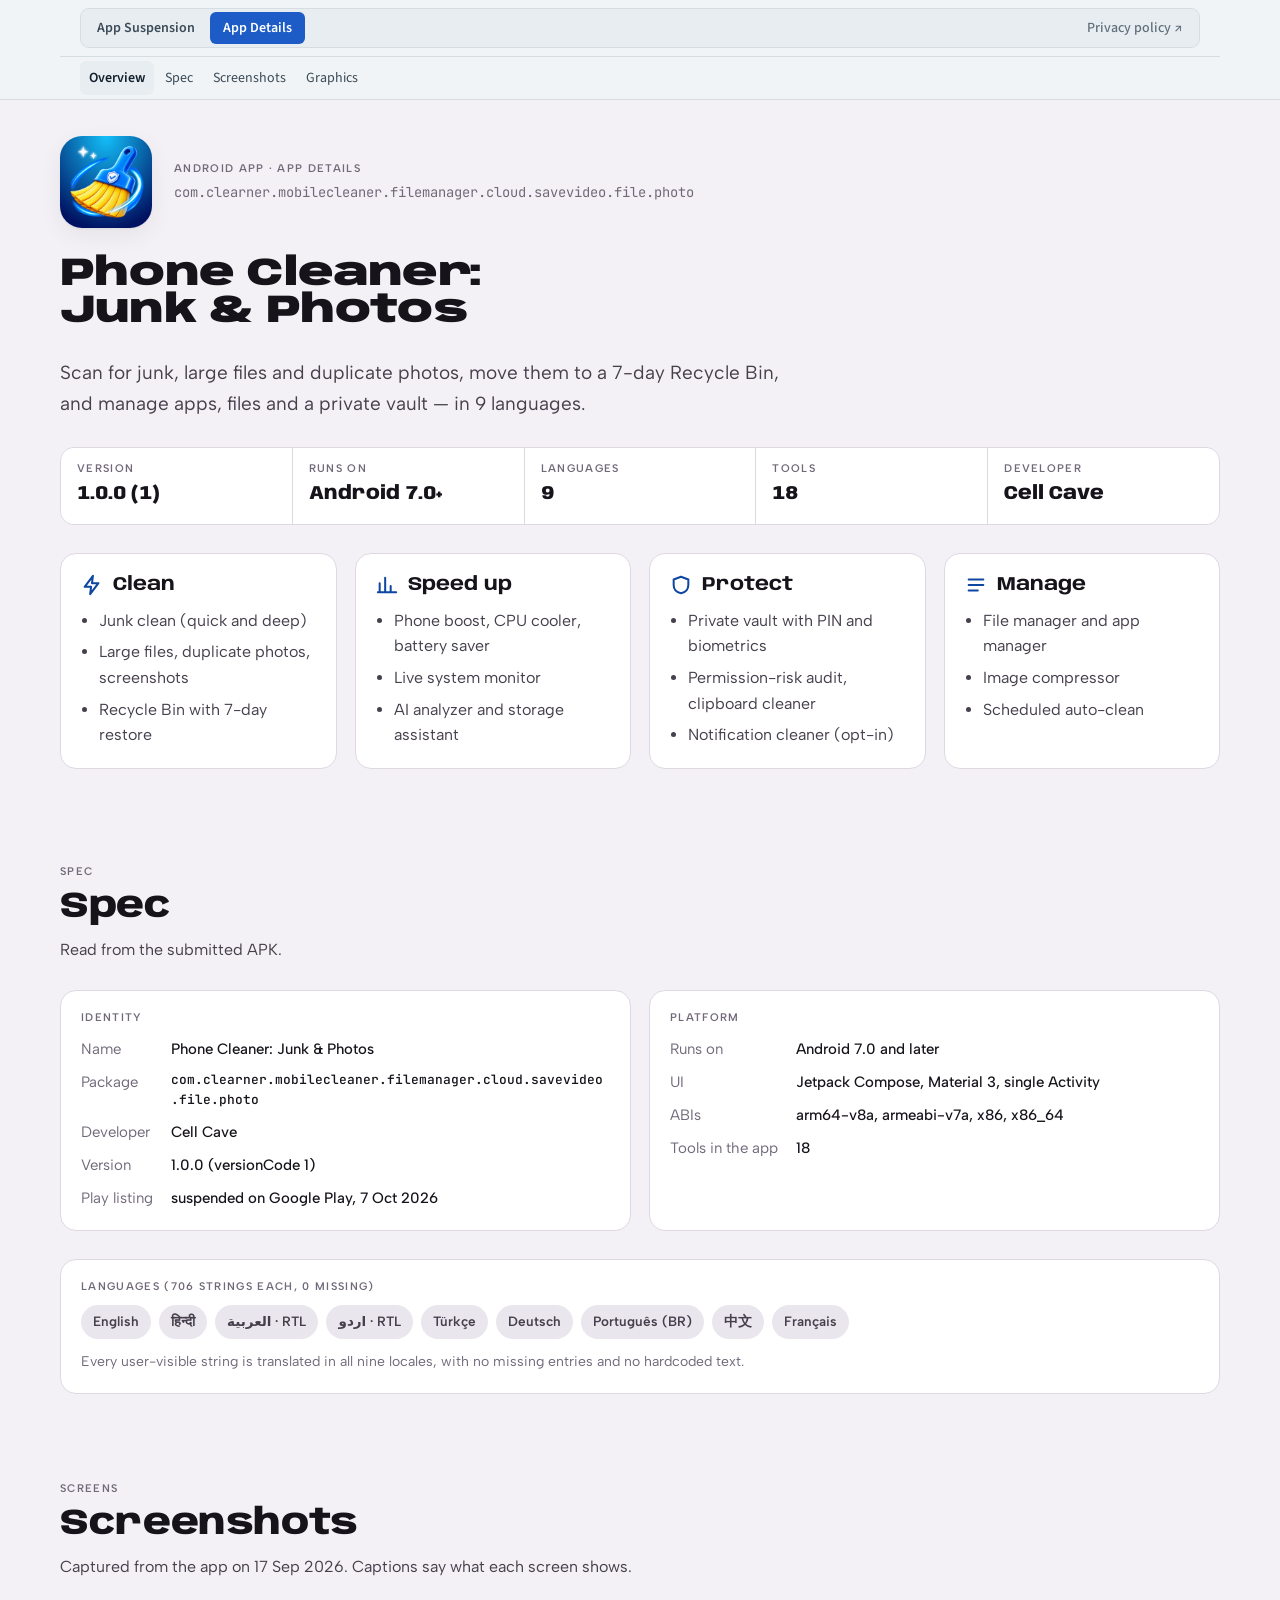
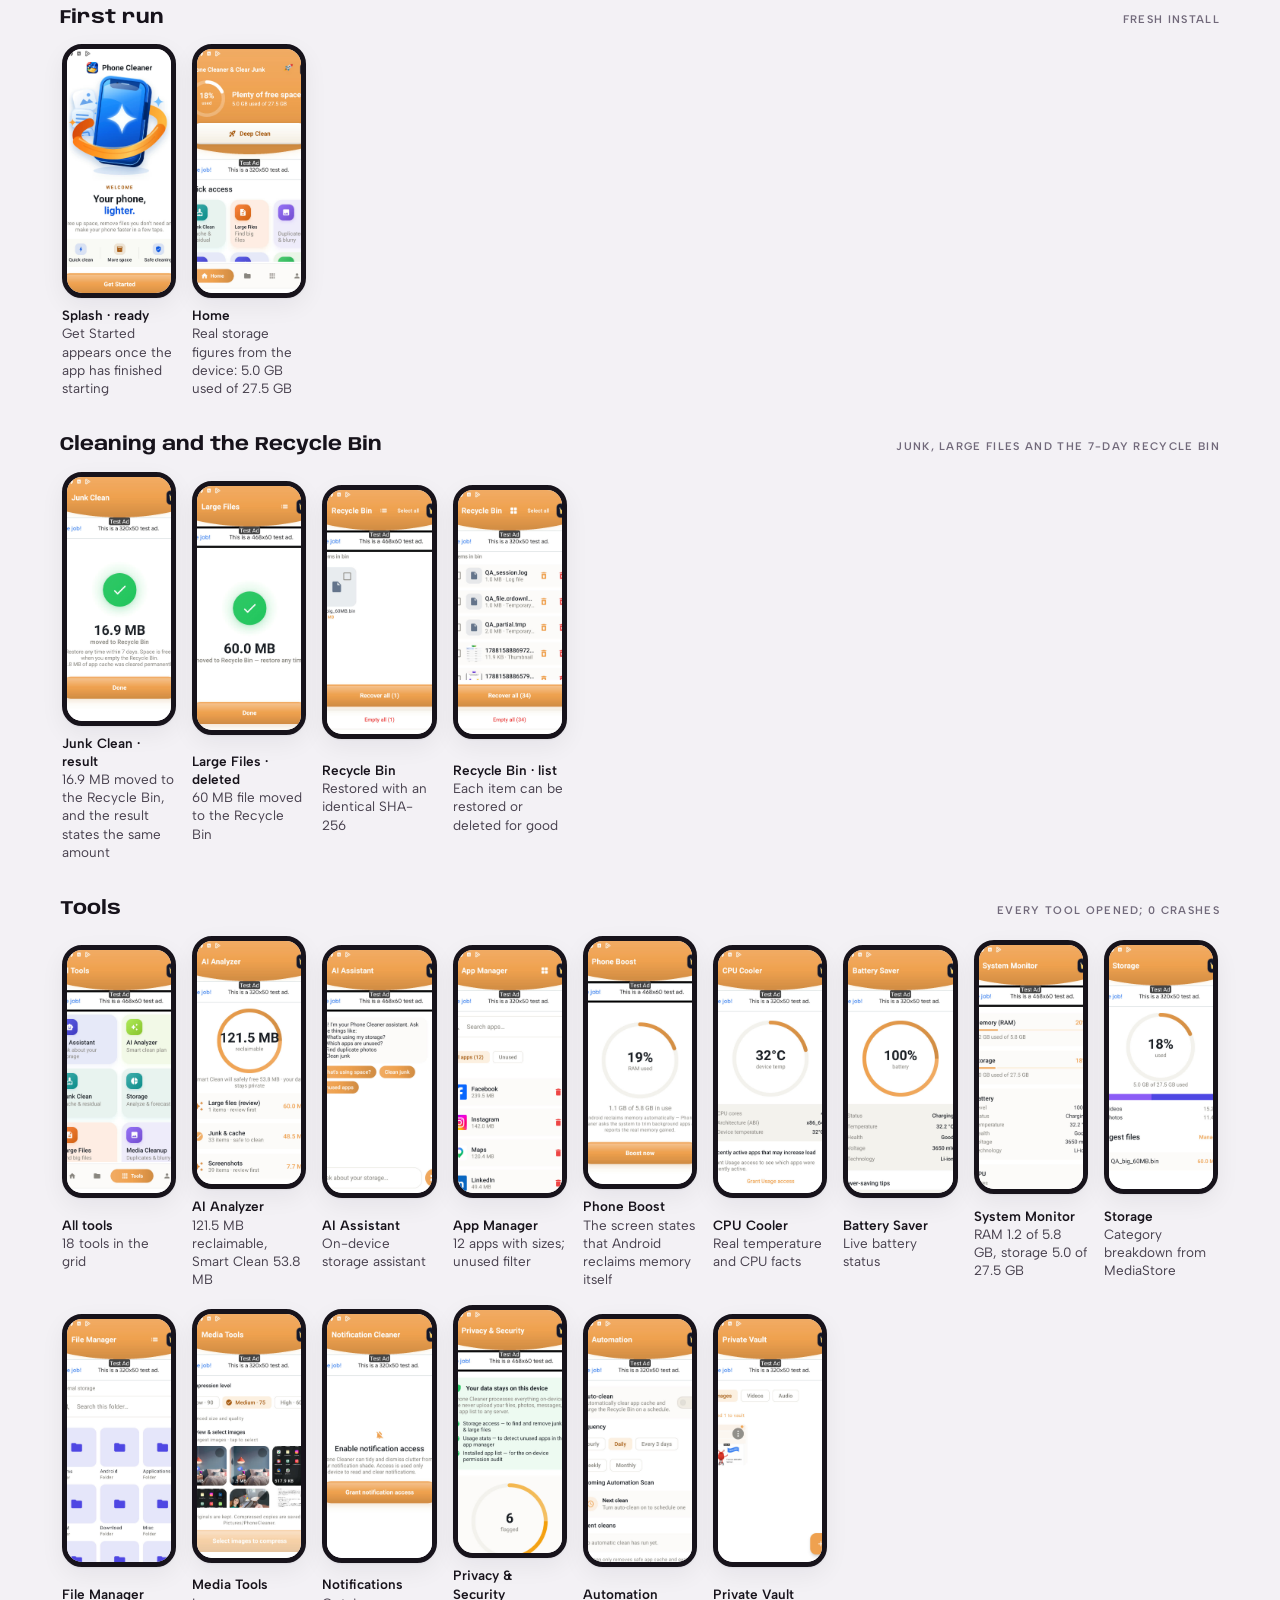
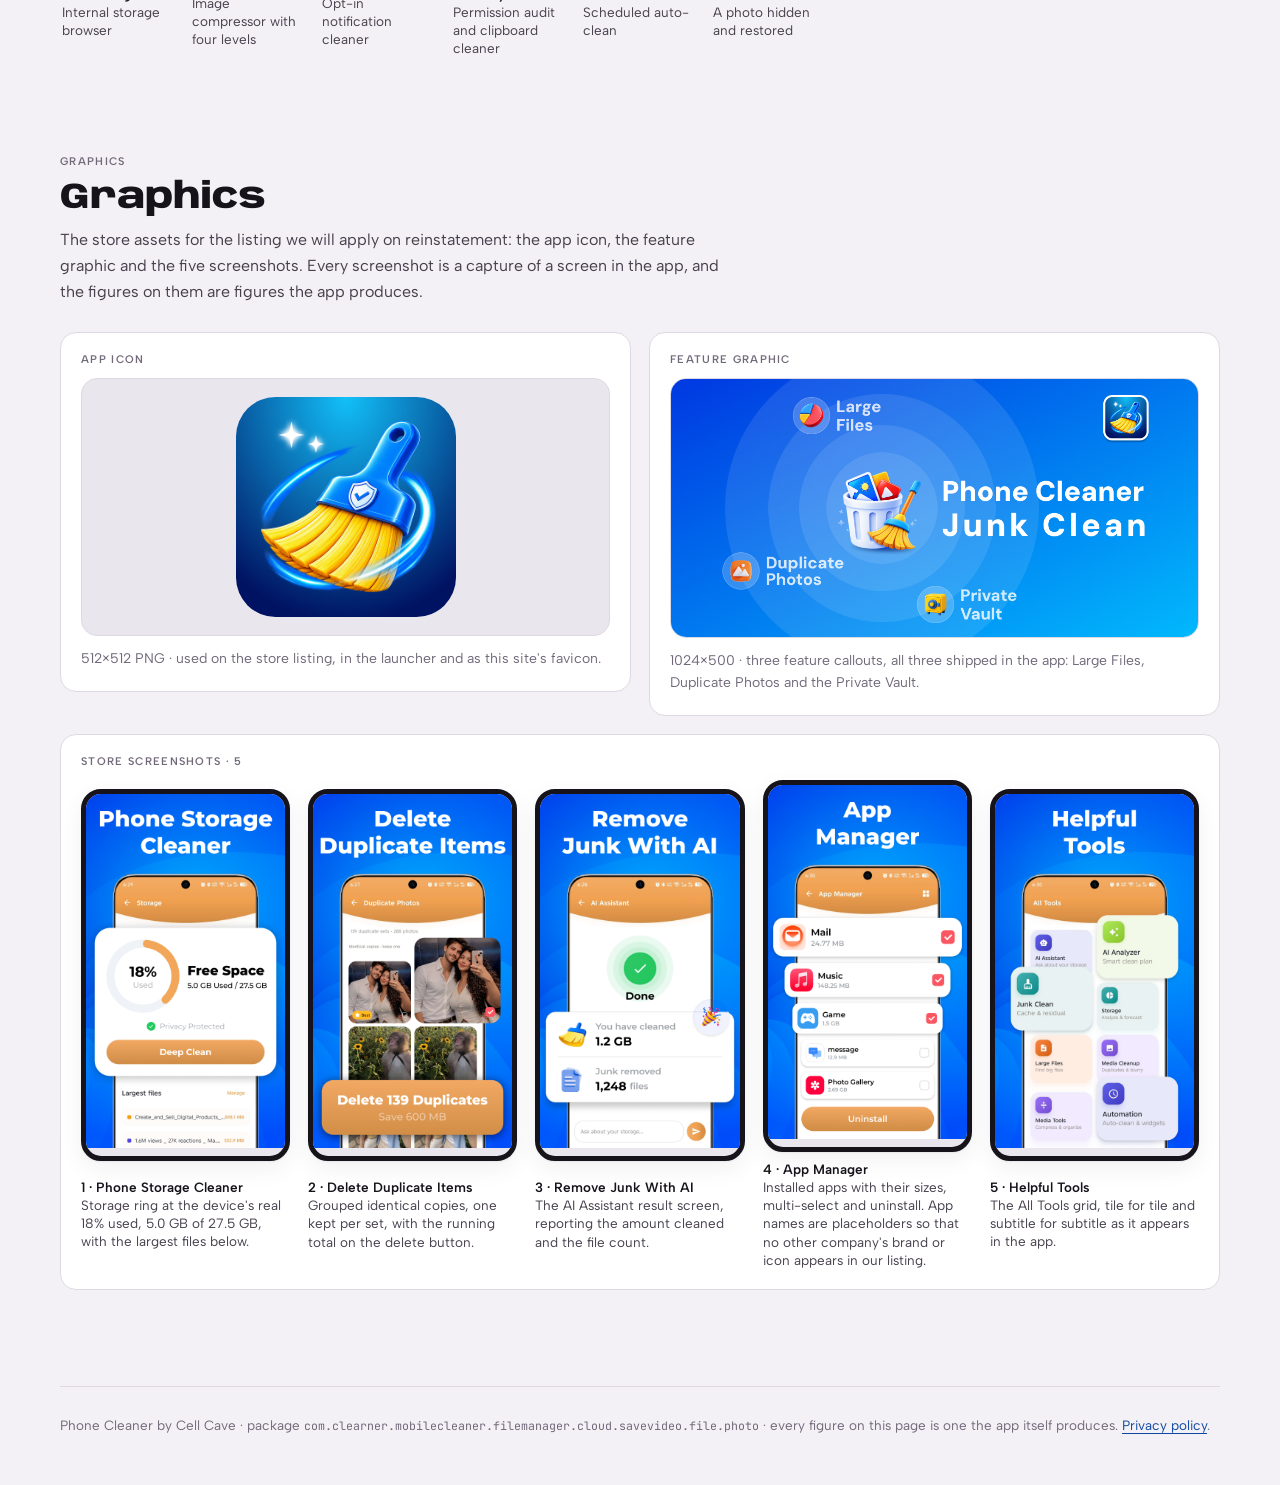
==== commit c65df460: "Drop the Drive line, wrap the screenshot strips, quote the policy text once Three fixes:  - The refe" ====
--- a/tabs/02-app-details/index.html
+++ b/tabs/02-app-details/index.html
@@ -155,8 +155,8 @@
 /* screenshots */
 .shots-group{display:grid;gap:12px}
 .shots-group header{display:flex;justify-content:space-between;align-items:baseline;gap:12px;flex-wrap:wrap}
-.strip{display:flex;gap:16px;overflow-x:auto;padding:4px 2px 14px;scroll-snap-type:x mandatory}
-.strip figure{margin:0;flex:0 0 172px;scroll-snap-align:start;display:grid;gap:8px}
+.strip{display:grid;grid-template-columns:repeat(auto-fill,minmax(112px,1fr));gap:16px;padding:4px 2px 10px}
+.strip figure{margin:0;display:grid;gap:8px}
 .phone{display:block;padding:0;border:0;background:none;cursor:zoom-in;border-radius:22px}
 .phone img{display:block;width:100%;aspect-ratio:9/20;object-fit:cover;border-radius:20px;border:5px solid var(--ink);background:var(--sunk);box-shadow:var(--shadow)}
 figcaption{font-size:13.5px;line-height:1.35;color:var(--ink-2)}
